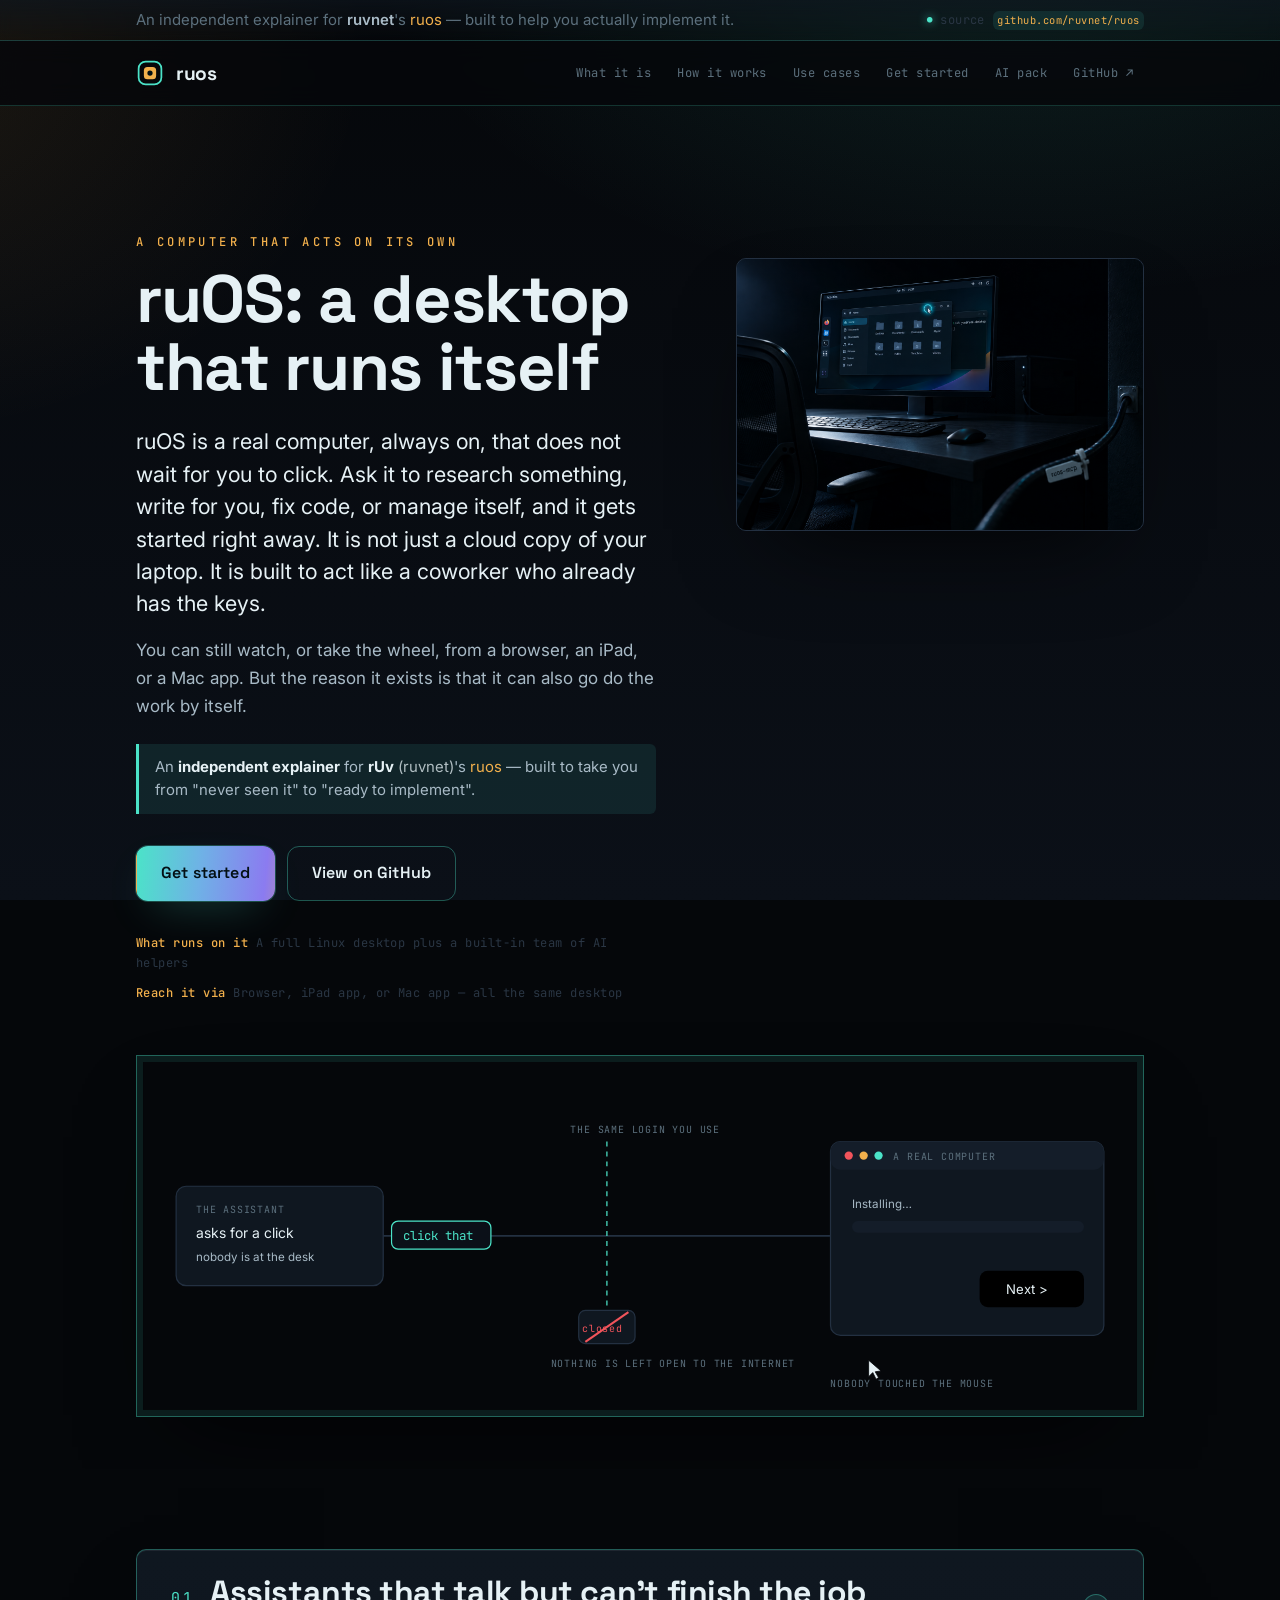
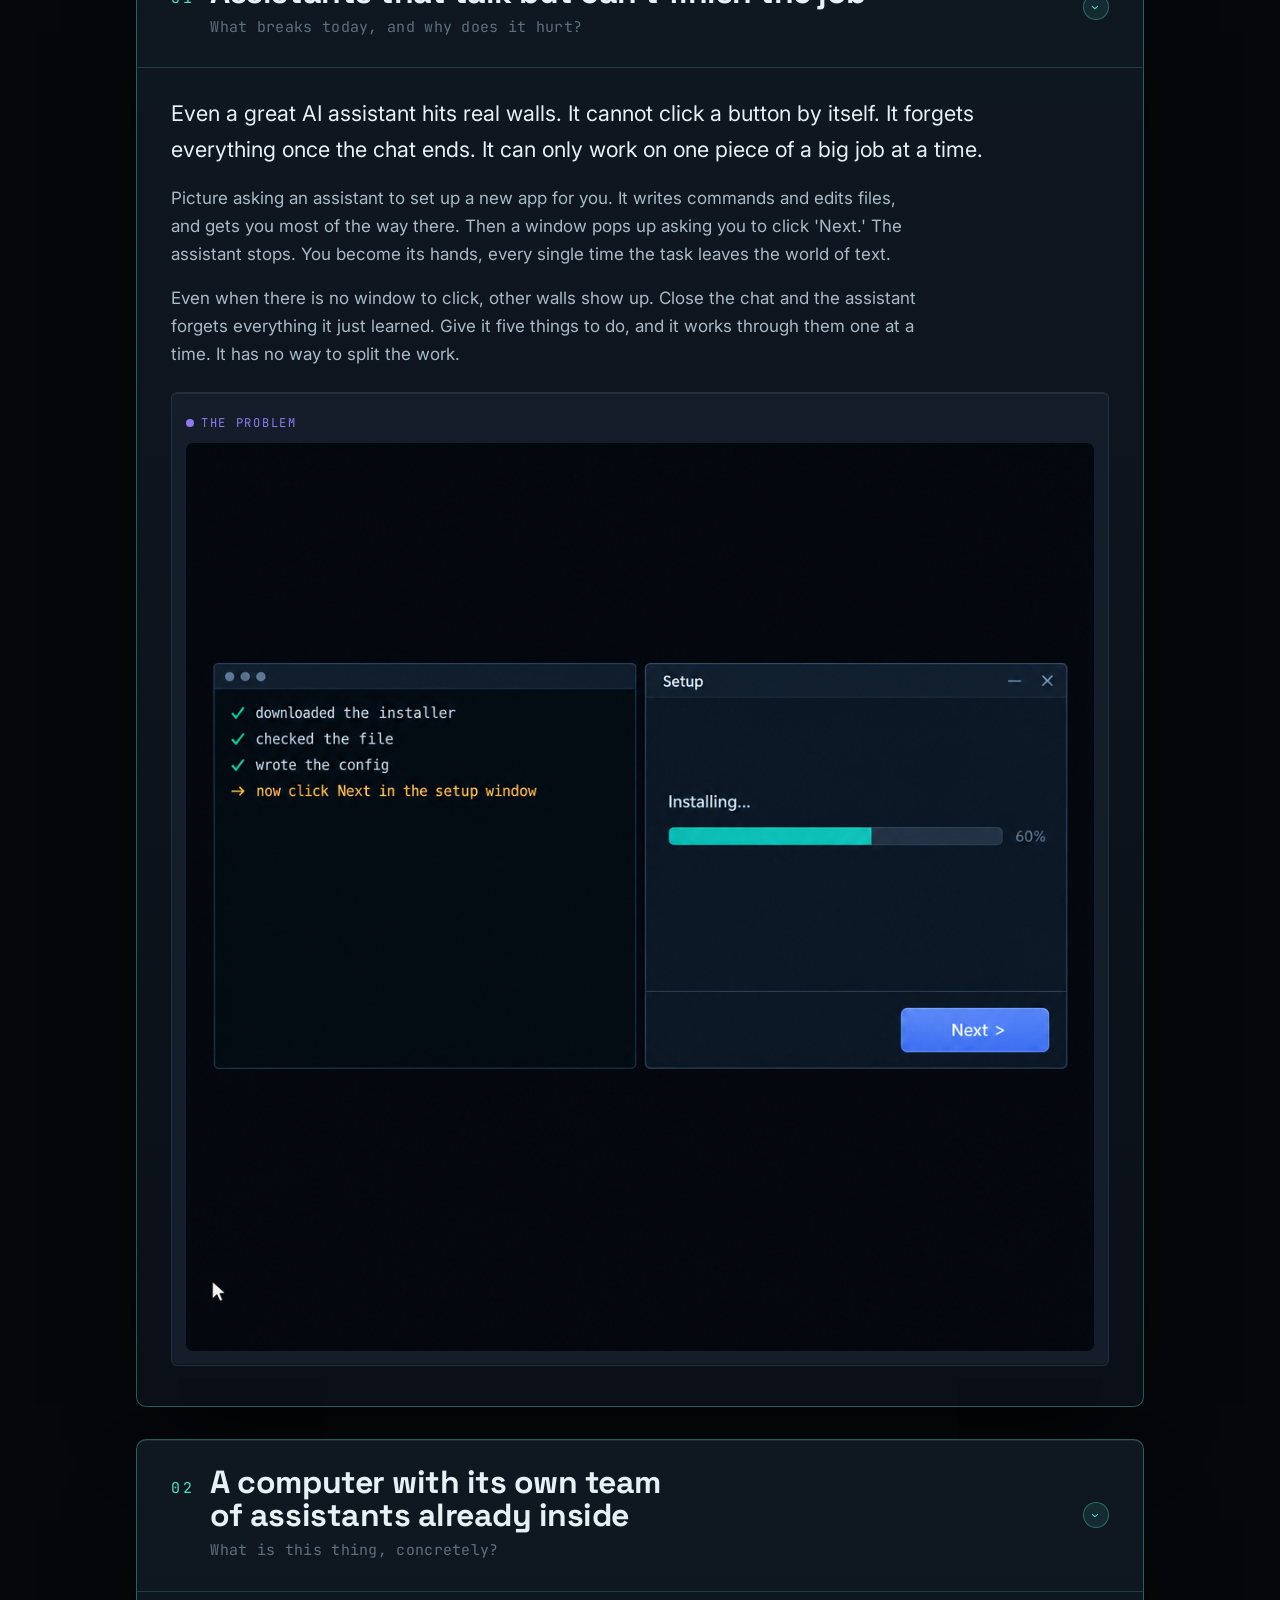
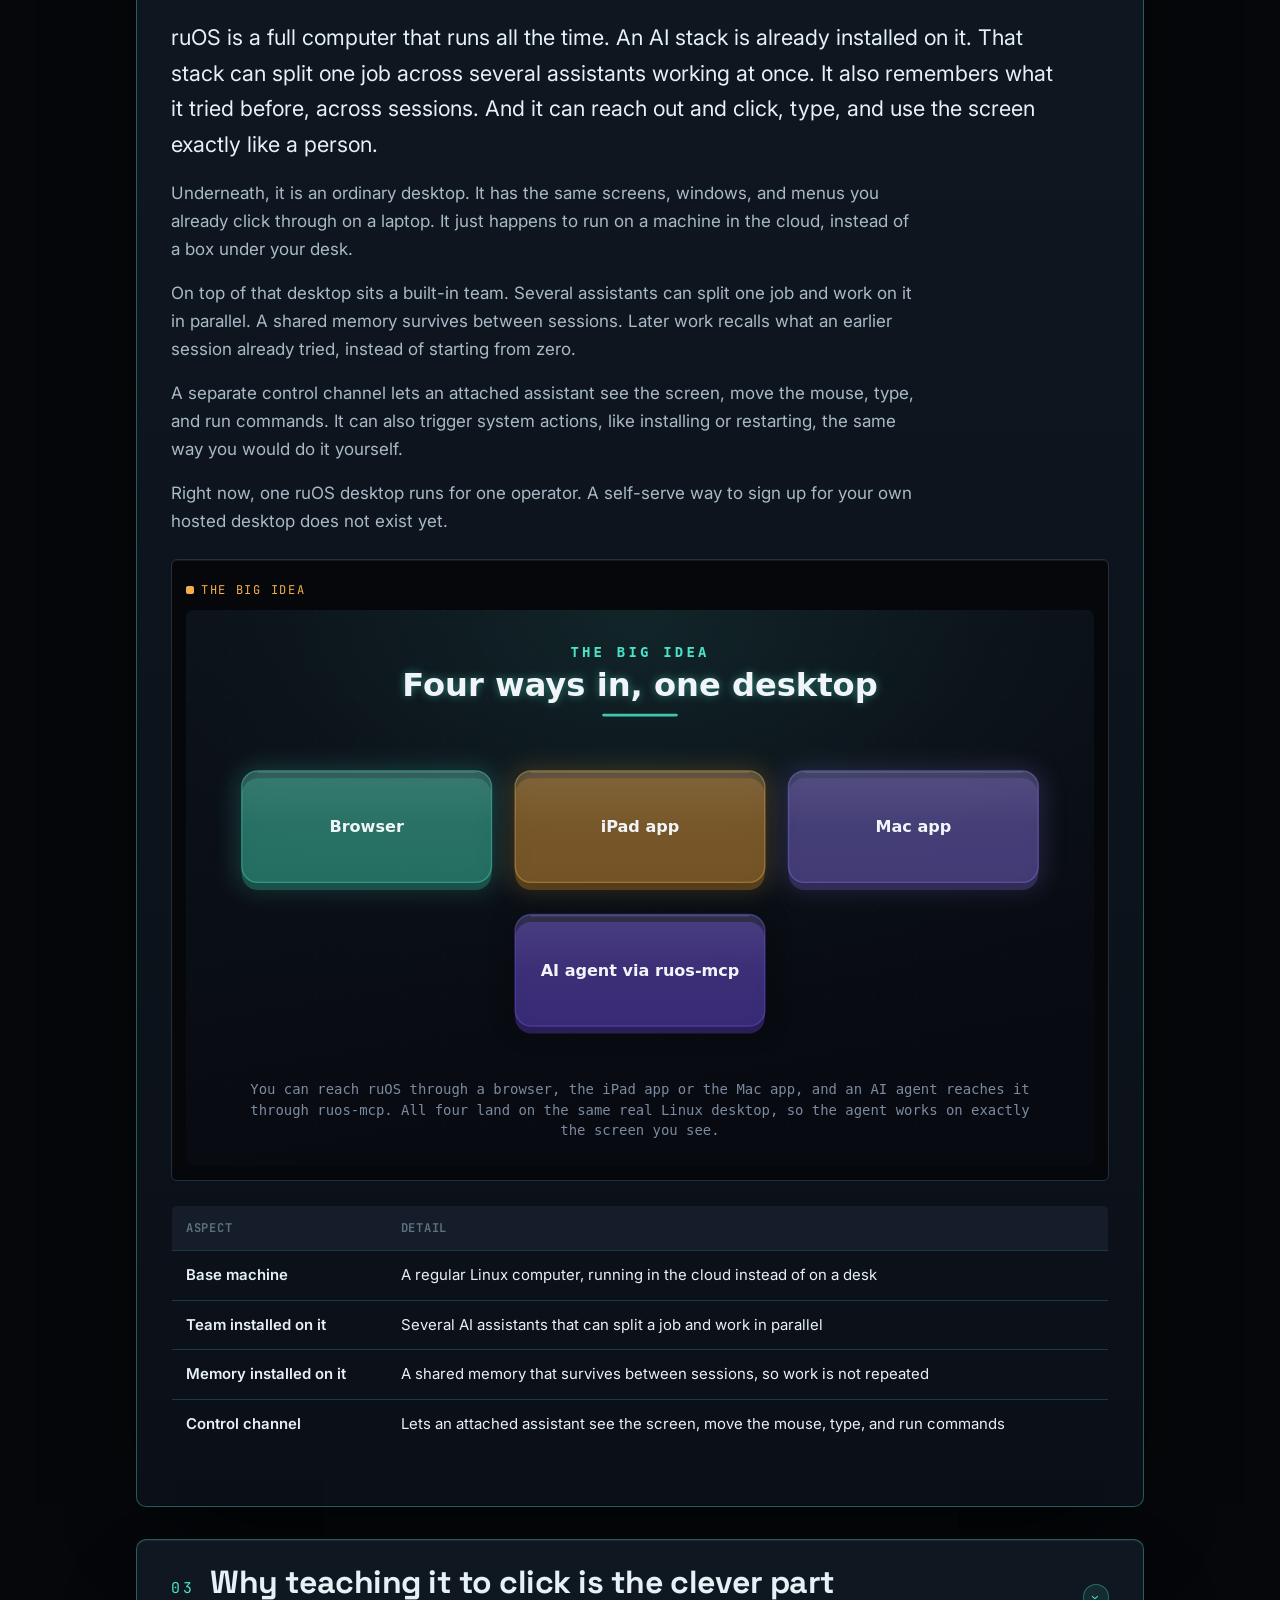
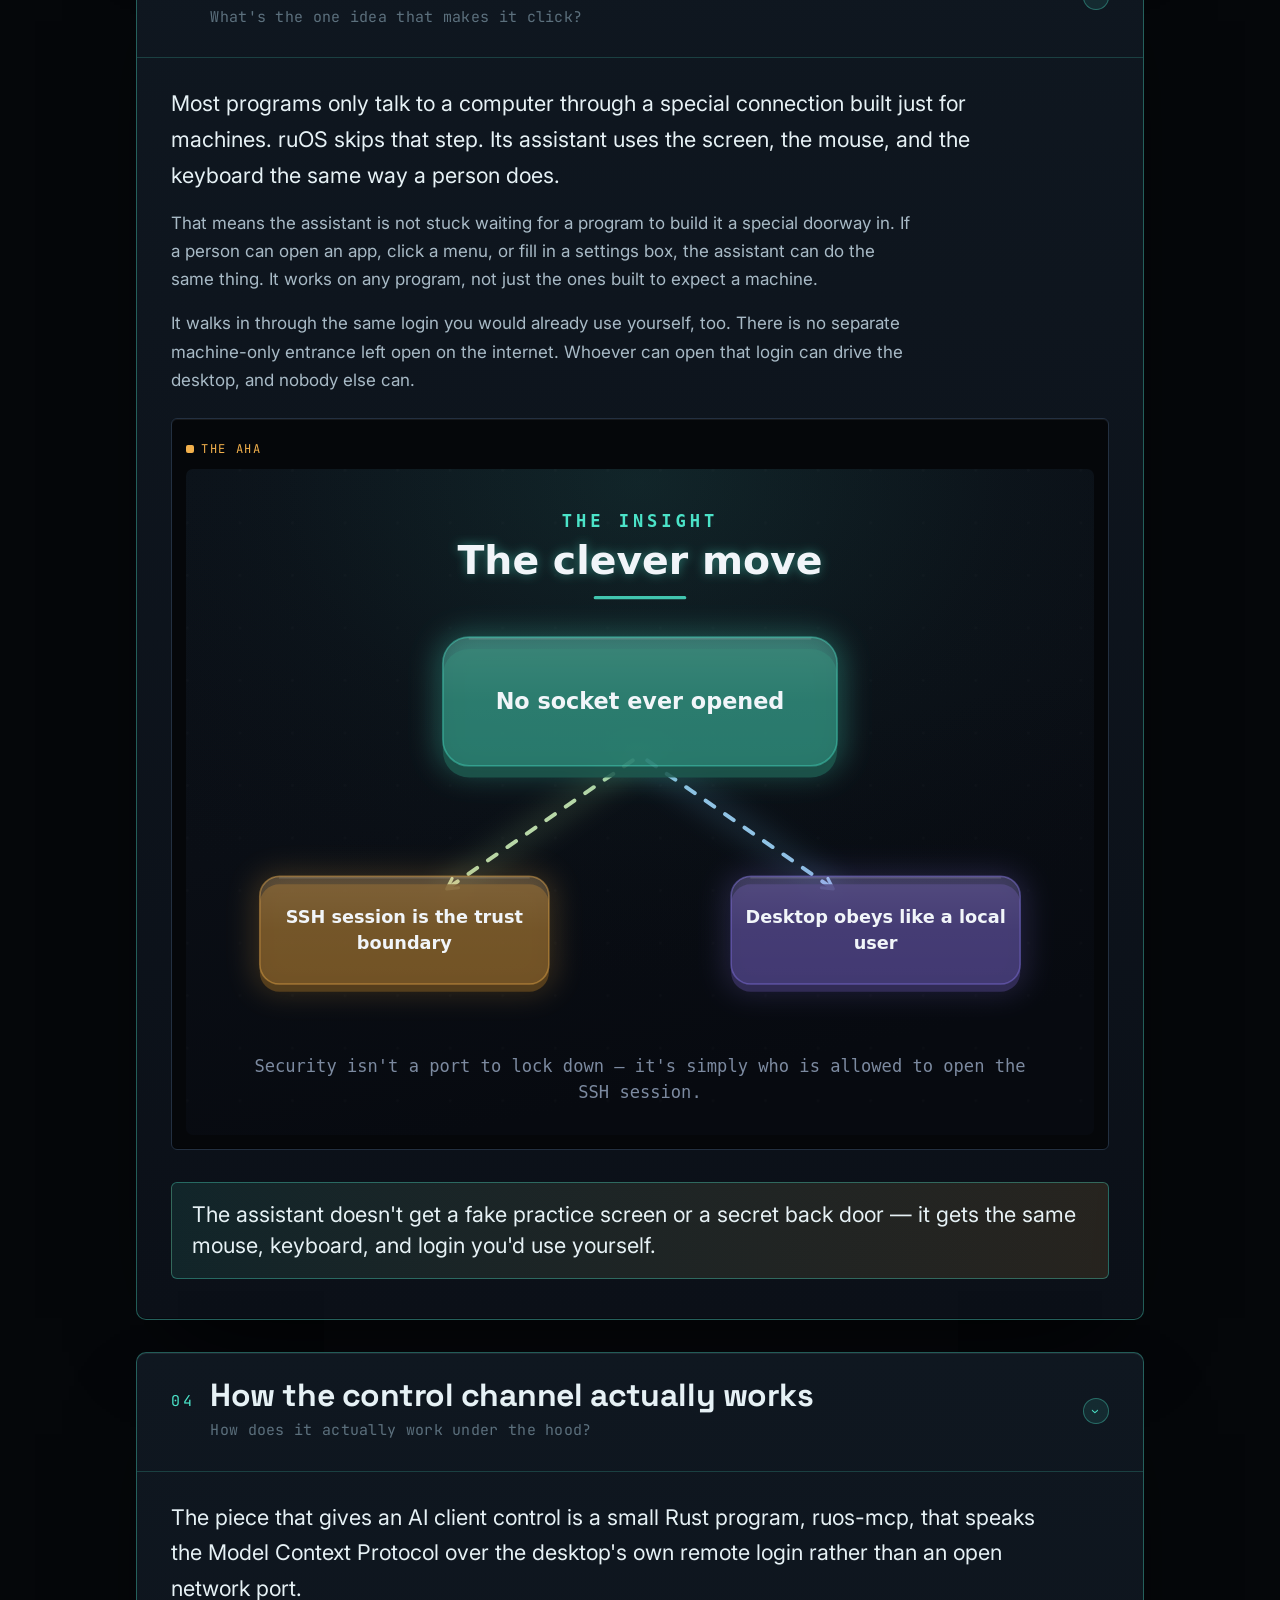
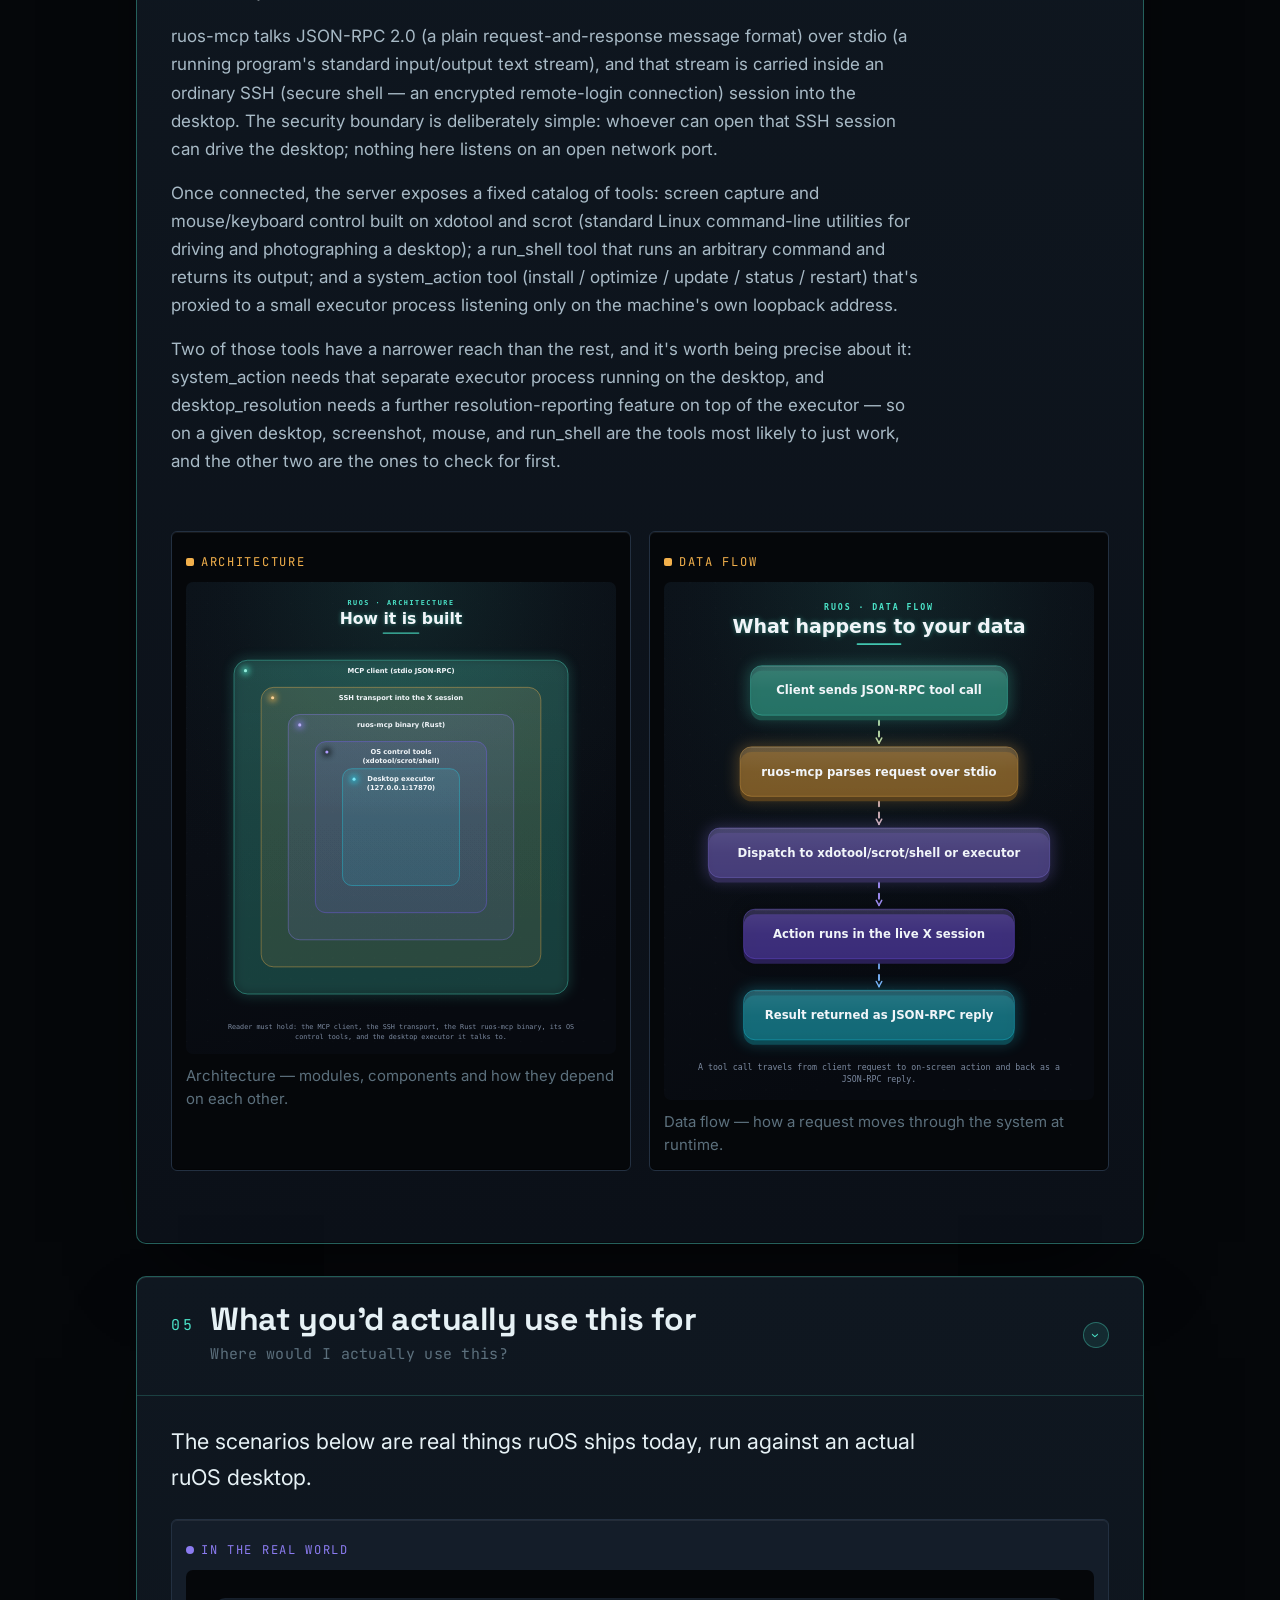
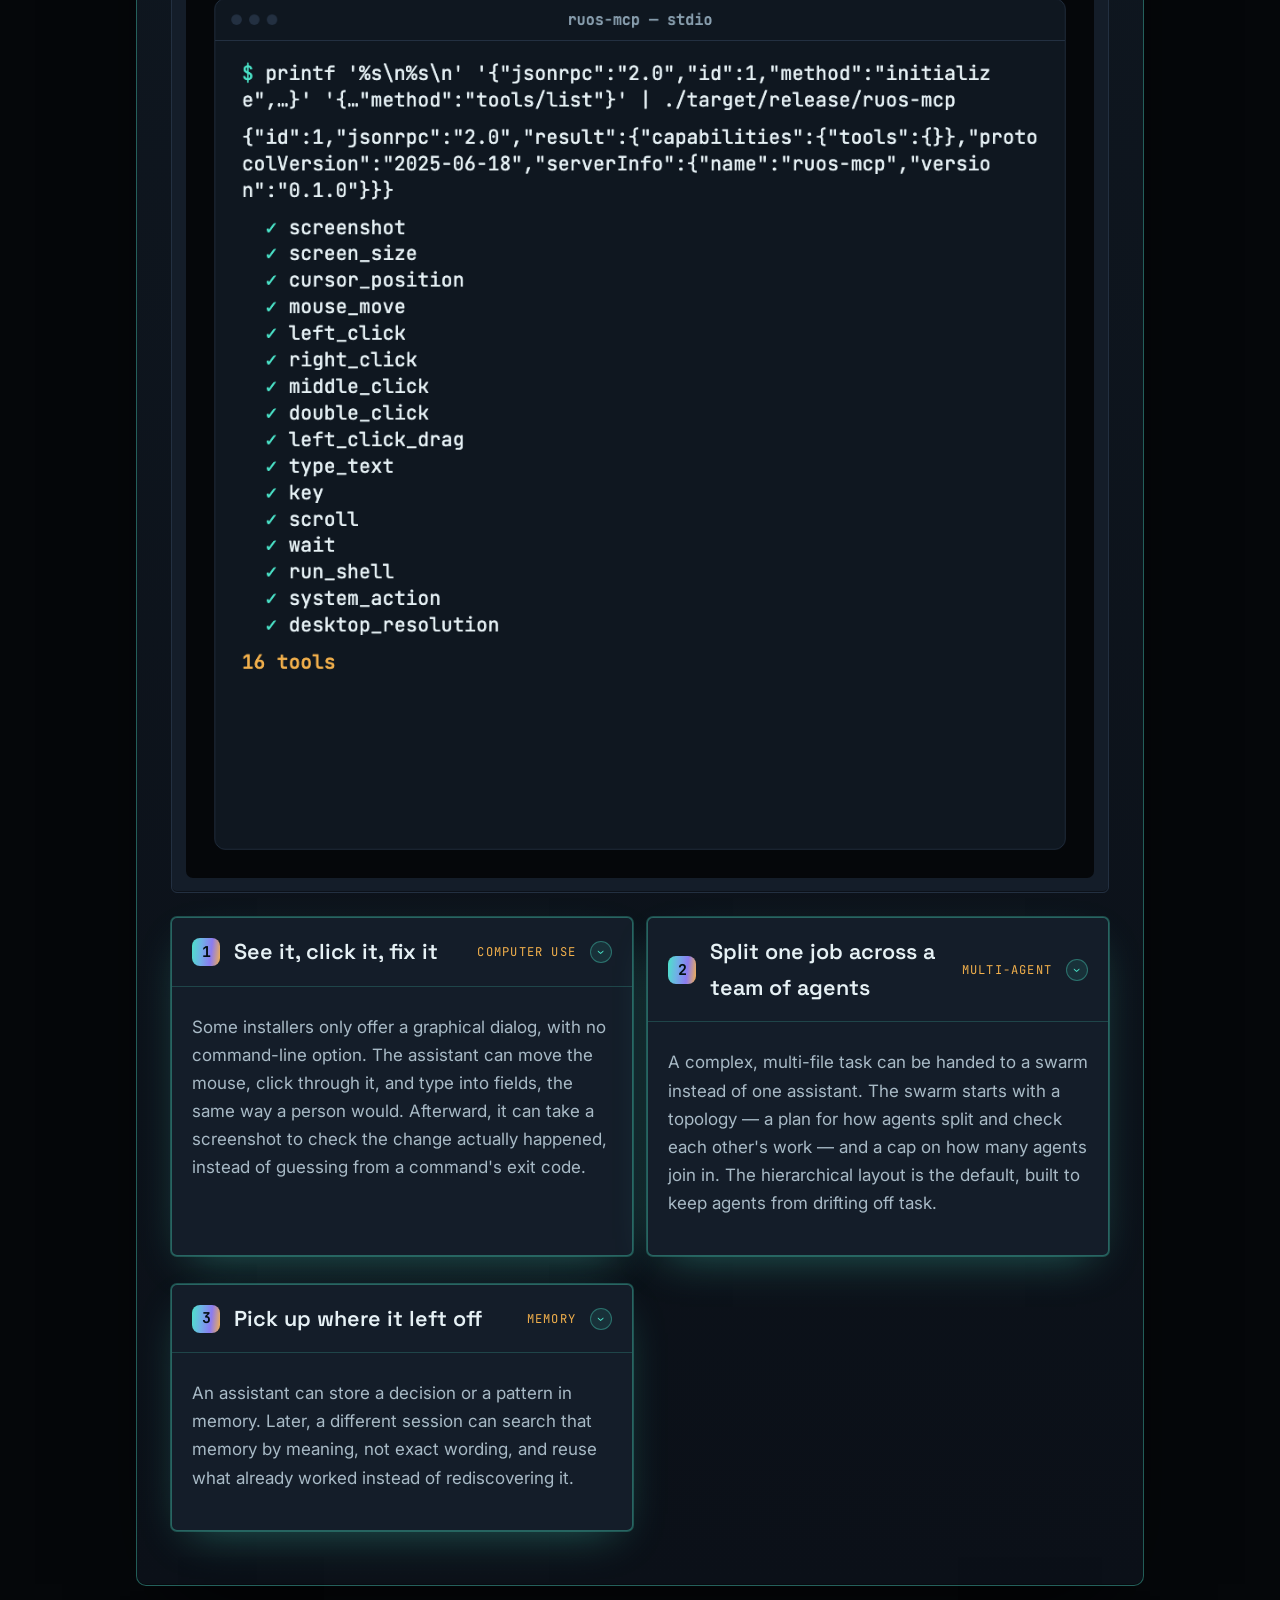
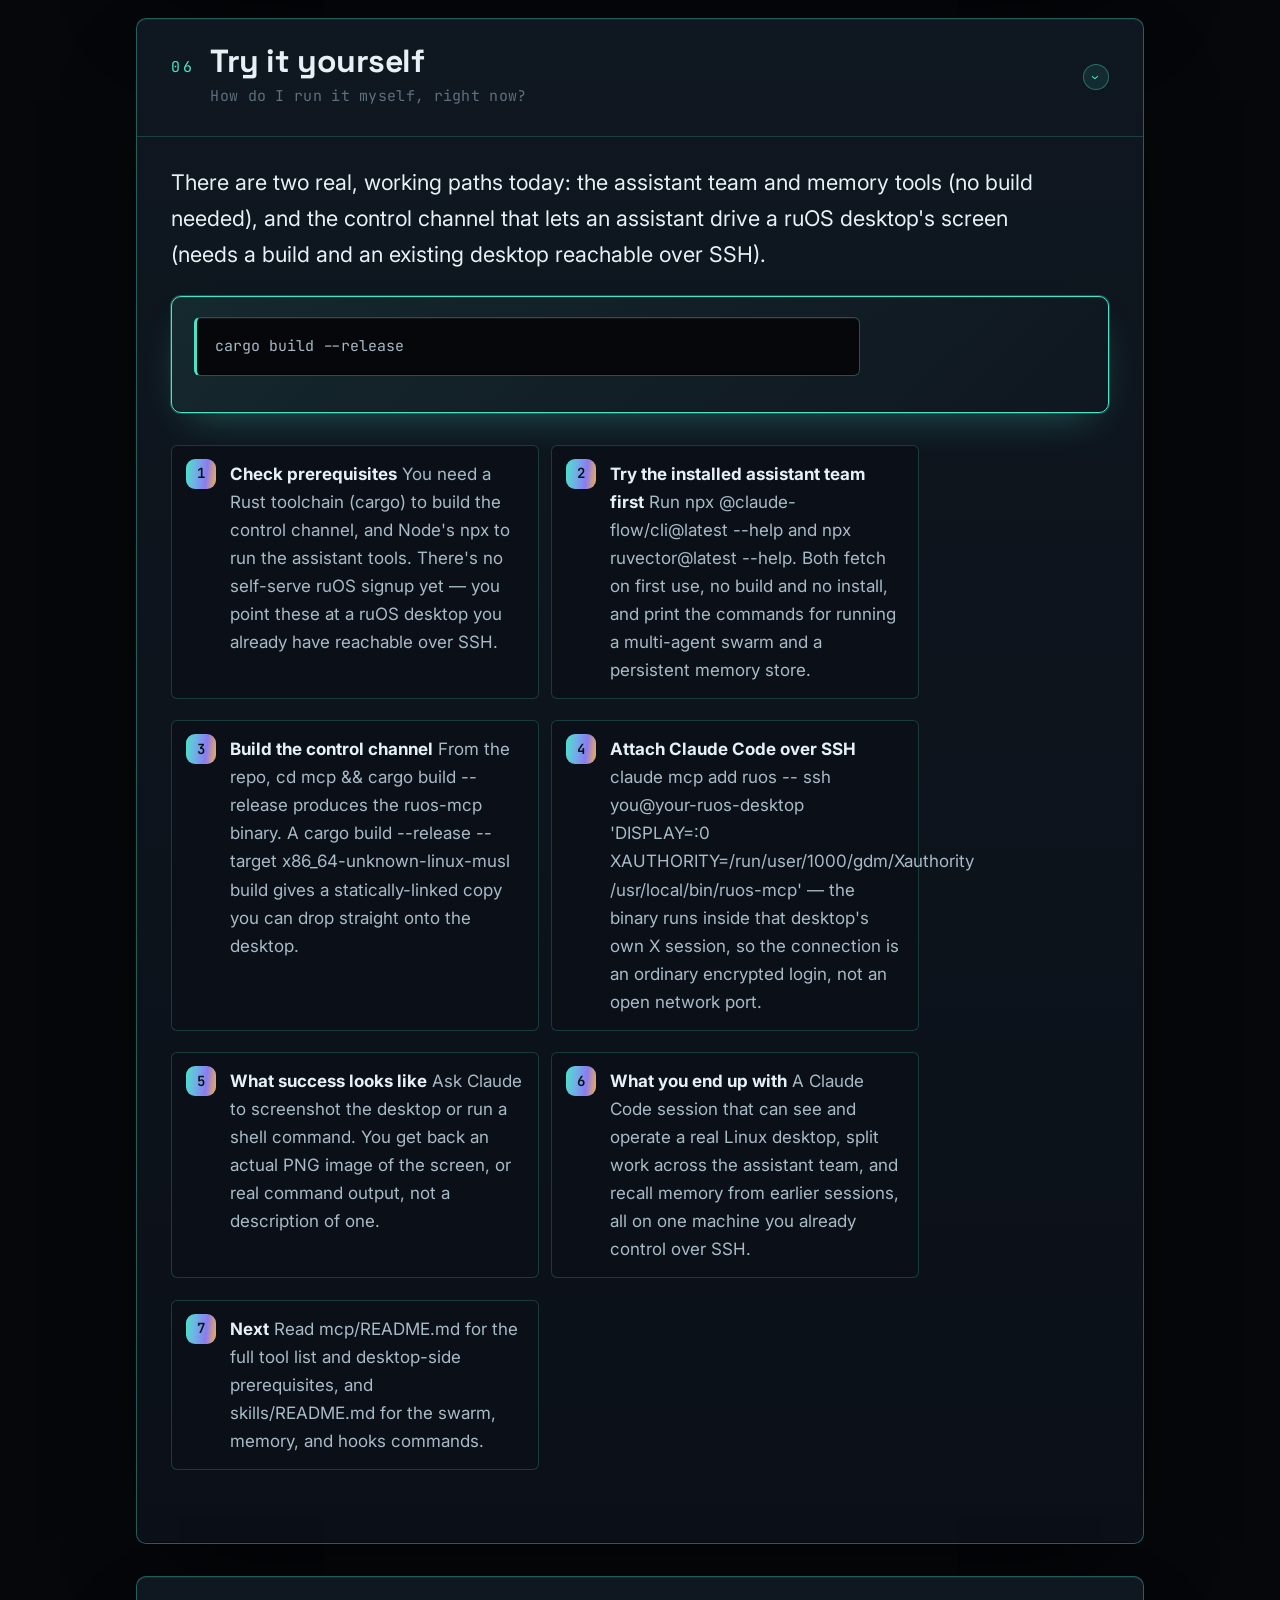
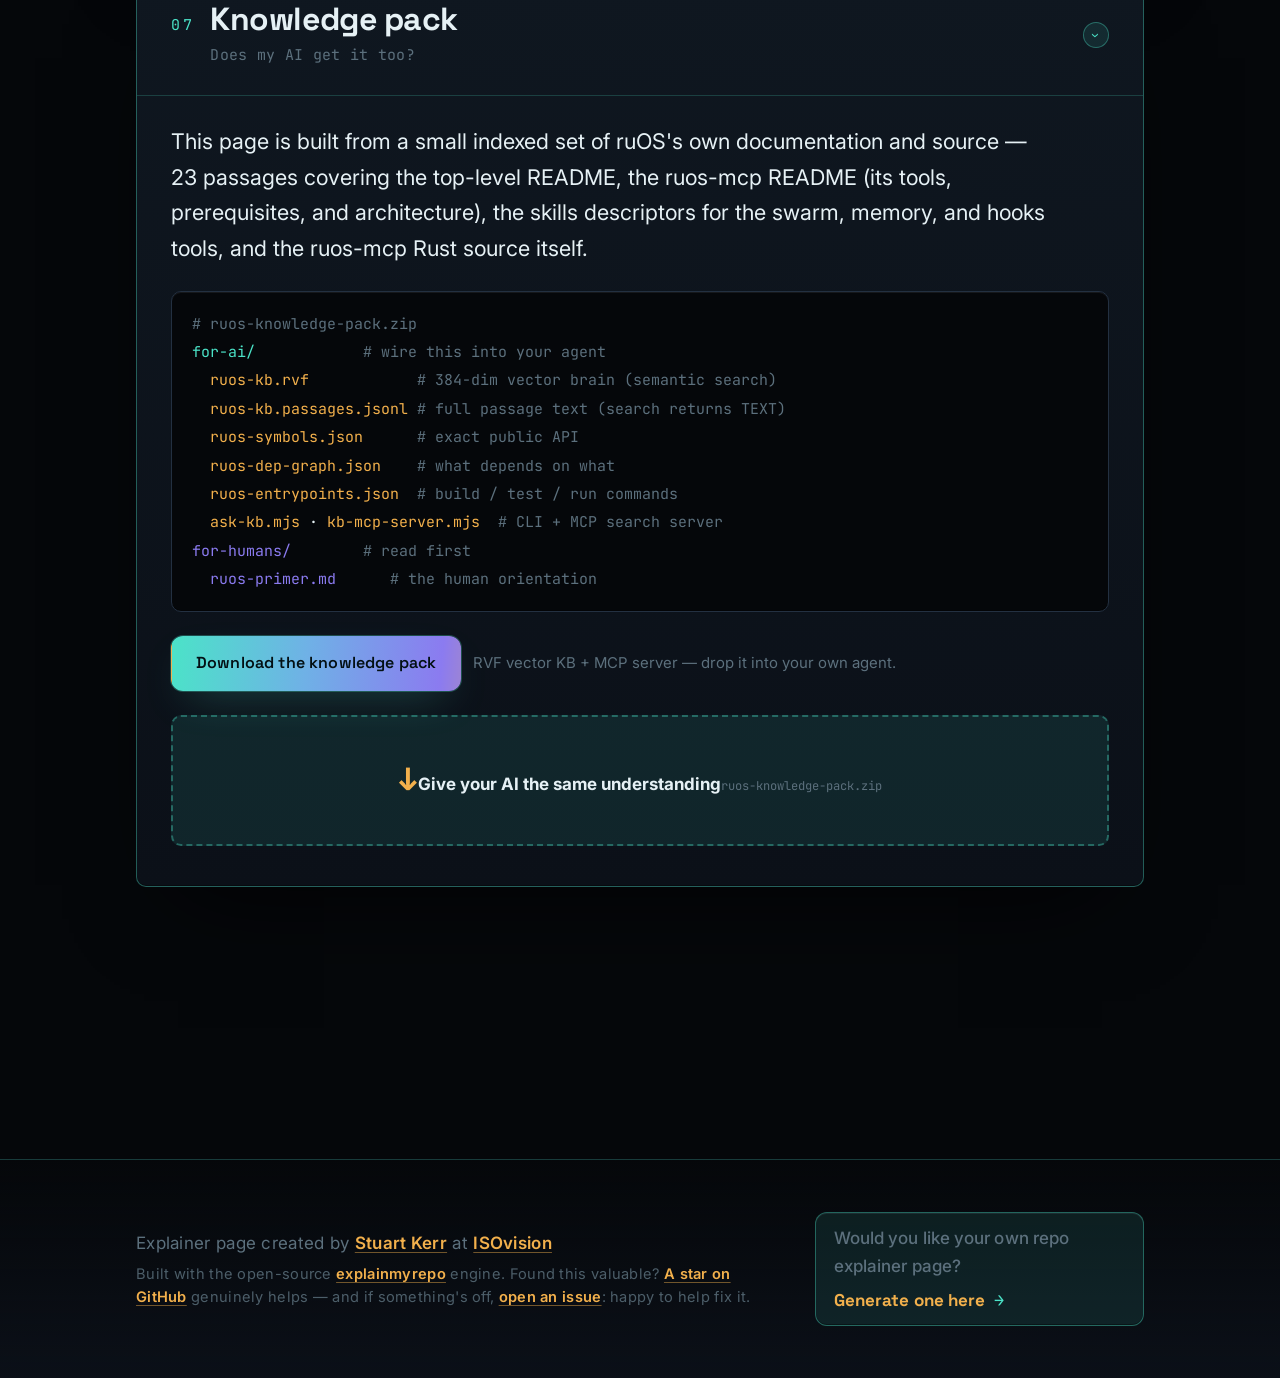
==== index.html @ ac2bcbe2 "Publish explainer site" ====
<!DOCTYPE html>
<html lang="en">
<head>
  <meta charset="utf-8">
  <meta name="viewport" content="width=device-width, initial-scale=1">
  <title>ruos — An agentic desktop — the cursor moves before you do.</title>
  <meta name="description" content="An agentic desktop — the cursor moves before you do.">
  <meta name="author" content="Independent explainer for ruvnet's ruos — built by Stuart Kerr at ISOvision.ai">
  <link rel="canonical" href="https://ruos-explainer.netlify.app/">
  <meta name="theme-color" content="#4be3c8">
  <meta property="og:type" content="website">
  <meta property="og:title" content="ruos — An agentic desktop — the cursor moves before you do.">
  <meta property="og:description" content="An agentic desktop — the cursor moves before you do.">
  <meta property="og:url" content="https://ruos-explainer.netlify.app/">
  <meta property="og:image" content="https://ruos-explainer.netlify.app/assets/social-card.png">
  <meta property="og:image:width" content="1200">
  <meta property="og:image:height" content="630">
  <meta name="twitter:card" content="summary_large_image">
  <meta name="twitter:title" content="ruos — An agentic desktop — the cursor moves before you do.">
  <meta name="twitter:description" content="An agentic desktop — the cursor moves before you do.">
  <meta name="twitter:image" content="https://ruos-explainer.netlify.app/assets/social-card.png">
  <link rel="icon" type="image/png" sizes="16x16" href="assets/favicon-16.png">
  <link rel="icon" type="image/png" sizes="32x32" href="assets/favicon-32.png">
  <link rel="icon" type="image/png" sizes="48x48" href="assets/favicon-48.png">
  <link rel="icon" type="image/png" sizes="192x192" href="assets/favicon-192.png">
  <link rel="icon" type="image/png" sizes="512x512" href="assets/favicon-512.png">
  <link rel="icon" href="assets/favicon.ico" sizes="any">
  <link rel="apple-touch-icon" href="assets/apple-touch-icon.png">
  <link rel="preconnect" href="https://fonts.googleapis.com">
  <link rel="preconnect" href="https://fonts.gstatic.com" crossorigin>
  <link rel="stylesheet" href="https://fonts.googleapis.com/css2?family=Space+Grotesk:wght@500;600;700&amp;family=Inter:wght@400;500;600&amp;family=JetBrains+Mono:wght@400;500&amp;display=swap">
  <link rel="stylesheet" href="styles.css">
  <script type="application/ld+json">
{
  "@context": "https://schema.org",
  "@type": "SoftwareApplication",
  "name": "ruos",
  "description": "An agentic desktop — the cursor moves before you do.",
  "url": "https://ruos-explainer.netlify.app/",
  "applicationCategory": "DeveloperApplication",
  "operatingSystem": "Cross-platform",
  "image": "https://ruos-explainer.netlify.app/assets/social-card.png",
  "author": {
    "@type": "Person",
    "name": "ruvnet"
  },
  "codeRepository": "https://github.com/ruvnet/ruos",
  "offers": {
    "@type": "Offer",
    "price": "0",
    "priceCurrency": "USD"
  }
}
  </script>
</head>
<body>
  <a class="skip-link" href="#main">Skip to content</a>

  <div class="prov-banner">
    <div class="wrap prov-banner-inner">
      <p class="prov-attr">An independent explainer for <strong>ruvnet</strong>'s <a href="https://github.com/ruvnet/ruos" target="_blank" rel="noopener">ruos</a> — built to help you actually implement it.</p>
      <p class="prov-live"><span class="prov-dot" aria-hidden="true">&#9679;</span> source <code>github.com/ruvnet/ruos</code></p>
    </div>
  </div>
  <header class="site-head">
    <div class="wrap">
      <a class="brand" href="#top" aria-label="ruos explainer home">
        <svg class="logo" viewBox="0 0 32 32" aria-hidden="true">
        <rect x="3" y="3" width="26" height="26" rx="8" fill="none" stroke="var(--accent)" stroke-width="2"></rect>
        <rect x="9" y="9" width="14" height="14" rx="4" fill="var(--accent-2)"></rect>
        <circle cx="16" cy="16" r="3" fill="var(--on-accent)"></circle>
      </svg>
        <span>ruos</span>
      </a>
      <nav class="nav-links" aria-label="Sections">
        <a href="#what-it-is">What it is</a>
        <a href="#how-it-works">How it works</a>
        <a href="#use-cases">Use cases</a>
        <a href="#get-started">Get started</a>
        <a href="#the-pack">AI pack</a>
        <a href="https://github.com/ruvnet/ruos" target="_blank" rel="noopener">GitHub &#8599;</a>
      </nav>
    </div>
  </header>
  <main id="main">

  <a id="top"></a>
  <section class="hero">
    <div class="wrap">
      <div class="hero-grid">
        <div>
          <span class="eyebrow">A computer that acts on its own</span>
          <h1>ruOS: a desktop that runs itself</h1>
          <p class="lede">ruOS is a real computer, always on, that does not wait for you to click. Ask it to research something, write for you, fix code, or manage itself, and it gets started right away. It is not just a cloud copy of your laptop. It is built to act like a coworker who already has the keys.</p>
          <p class="sub">You can still watch, or take the wheel, from a browser, an iPad, or a Mac app. But the reason it exists is that it can also go do the work by itself.</p>
          <p class="attrib-lede">An <strong>independent explainer</strong> for <strong>rUv <span class="attrib-handle">(ruvnet)</span></strong>'s <a href="https://github.com/ruvnet/ruos" target="_blank" rel="noopener">ruos</a> — built to take you from "never seen it" to "ready to implement".</p>
          <div class="cta-row">
          <a class="cta" href="#get-started">Get started</a>
          <a class="cta ghost" href="https://github.com/ruvnet/ruos" target="_blank" rel="noopener">View on GitHub</a>
          </div>
        <div class="meta-row"><span><b>What runs on it</b> A full Linux desktop plus a built-in team of AI helpers</span><span><b>Reach it via</b> Browser, iPad app, or Mac app — all the same desktop</span></div>
        </div>
        <figure class="hero-art">
          <button type="button" class="diagram-zoom" data-src="assets/hero.png" data-alt="ruos: A dark GNOME desktop glows on a pane of glass in an empty room; the cursor drifts to a spot, clicks, and something happens — nobody touched the mouse." aria-label="Enlarge: ruos: A dark GNOME desktop glows on a pane of glass in an empty room; the cursor drifts to a spot, clicks, and something happens — nobody touched the mouse."><img src="assets/hero.png" alt="ruos: A dark GNOME desktop glows on a pane of glass in an empty room; the cursor drifts to a spot, clicks, and something happens — nobody touched the mouse."></button>
        </figure>
      </div>
      <div class="hero-refusal" role="img" aria-label="The assistant sends a click into a real computer, using the same login you would use. The desktop's cursor moves on its own, presses Next, and the install finishes. A screenshot travels back to the agent. Nothing is left open to the internet: the assistant comes in through the same door you do."><svg xmlns="http://www.w3.org/2000/svg" viewBox="0 0 1200 420" width="1200" height="420" role="img" aria-labelledby="hs-t hs-d" data-archetype="journey">
  <title id="hs-t">ruOS — the assistant works a real computer by itself, through the same login you use</title>
  <desc id="hs-d">The assistant sends a click into a real computer, using the same login you would use. The desktop's cursor moves on its own, presses Next, and the install finishes. A screenshot travels back to the agent. Nothing is left open to the internet: the assistant comes in through the same door you do.</desc>
  <style>
    .bg { fill: #05070a; }
    .panel { fill: #0f1720; stroke: #233041; stroke-width: 1.5; rx: 12; }
    .ink { fill: #e6f1f5; font-family: "Inter", system-ui, sans-serif; font-size: 17px; }
    .dim { fill: #a8bac6; font-family: "Inter", system-ui, sans-serif; font-size: 14px; }
    .mono { fill: #4be3c8; font-family: "JetBrains Mono", ui-monospace, monospace; font-size: 15px; }
    .label { fill: #5c707d; font-family: "JetBrains Mono", ui-monospace, monospace; font-size: 12px; letter-spacing: .08em; }
    .wire { stroke: #233041; stroke-width: 2; fill: none; }
    .boundary { stroke: #4be3c8; stroke-width: 2; stroke-dasharray: 6 6; opacity: .75; }
    .shut { stroke: #f2545b; stroke-width: 2.5; }

    /* the request travels agent -> desktop, then the reply travels back */
    .req  { animation: req 9s linear infinite; }
    .rep  { animation: rep 9s linear infinite; opacity: 0; }
    /* the desktop cursor moves to the button and presses it */
    .cur  { animation: cur 9s ease-in-out infinite; }
    .ring { animation: ring 9s linear infinite; opacity: 0; }
    /* the button lights while pressed; the bar completes; the state text swaps */
    .btn      { animation: btn 9s linear infinite; }
    .bar      { animation: bar 9s linear infinite; }
    .state-run  { animation: srun 9s linear infinite; }
    .state-done { animation: sdone 9s linear infinite; opacity: 0; }

    @keyframes req  { 0%,4% { transform: translateX(0); opacity: 0 } 6% { opacity: 1 } 26% { transform: translateX(420px); opacity: 1 } 30%,100% { transform: translateX(420px); opacity: 0 } }
    @keyframes cur  { 0%,30% { transform: translate(0,0) } 44% { transform: translate(196px,-104px) } 100% { transform: translate(196px,-104px) } }
    @keyframes ring { 0%,44% { opacity: 0; transform: scale(.4) } 48% { opacity: .9; transform: scale(1) } 56%,100% { opacity: 0; transform: scale(1.5) } }
    @keyframes btn  { 0%,44% { fill: #141d29; stroke: #4be3c8 } 48%,60% { fill: #4be3c8; stroke: #4be3c8 } 64%,100% { fill: #141d29; stroke: #4be3c8 } }
    @keyframes bar  { 0%,48% { width: 168px } 62%,100% { width: 280px } }
    @keyframes srun { 0%,58% { opacity: 1 } 62%,100% { opacity: 0 } }
    @keyframes sdone{ 0%,58% { opacity: 0 } 62%,100% { opacity: 1 } }
    @keyframes rep  { 0%,64% { transform: translateX(0); opacity: 0 } 68% { opacity: 1 } 88% { transform: translateX(-420px); opacity: 1 } 92%,100% { transform: translateX(-420px); opacity: 0 } }

    @media (prefers-reduced-motion: reduce) {
      .req, .rep, .cur, .ring, .btn, .bar, .state-run, .state-done { animation: none; }
      .req { opacity: 0 } .rep { opacity: 0 } .ring { opacity: 0 }
      .cur { transform: translate(196px,-104px) }
      .btn { fill: #141d29; stroke: #4be3c8 }
      .bar { width: 280px }
      .state-run { opacity: 0 } .state-done { opacity: 1 }
    }
  </style>

  <rect class="bg" x="0" y="0" width="1200" height="420"/>

  <!-- LEFT: the agent -->
  <rect class="panel" x="40" y="150" width="250" height="120"/>
  <text class="label" x="64" y="182">THE ASSISTANT</text>
  <text class="ink" x="64" y="212">asks for a click</text>
  <text class="dim" x="64" y="240">nobody is at the desk</text>

  <!-- the wire between them -->
  <path class="wire" d="M290 210 H 830"/>

  <!-- the boundary: an SSH session, not an open port -->
  <line class="boundary" x1="560" y1="96" x2="560" y2="330"/>
  <text class="label" x="516" y="86">THE SAME LOGIN YOU USE</text>
  <g transform="translate(560,300)">
    <rect x="-34" y="0" width="68" height="40" rx="8" fill="#0f1720" stroke="#233041" stroke-width="1.5"/>
    <text class="label" x="-30" y="26" style="fill:#f2545b">closed</text>
    <line class="shut" x1="-26" y1="38" x2="26" y2="2"/>
  </g>
  <text class="label" x="492" y="368">NOTHING IS LEFT OPEN TO THE INTERNET</text>

  <!-- the request in flight -->
  <g class="req" transform="translate(300,0)">
    <rect x="0" y="192" width="120" height="34" rx="8" fill="#0b1018" stroke="#4be3c8" stroke-width="1.5"/>
    <text class="mono" x="14" y="215">click that</text>
  </g>

  <!-- the reply in flight -->
  <g class="rep" transform="translate(720,0)">
    <rect x="0" y="192" width="132" height="34" rx="8" fill="#0b1018" stroke="#f2b04c" stroke-width="1.5"/>
    <text class="mono" x="14" y="215" style="fill:#f2b04c">a picture back</text>
  </g>

  <!-- RIGHT: the real desktop -->
  <rect class="panel" x="830" y="96" width="330" height="234"/>
  <rect x="830" y="96" width="330" height="34" rx="12" fill="#141d29"/>
  <circle cx="852" cy="113" r="5" fill="#f2545b"/>
  <circle cx="870" cy="113" r="5" fill="#f2b04c"/>
  <circle cx="888" cy="113" r="5" fill="#4be3c8"/>
  <text class="label" x="906" y="118">A REAL COMPUTER</text>

  <text class="state-run dim" x="856" y="176">Installing…</text>
  <text class="state-done dim" x="856" y="176" style="fill:#4be3c8">Done</text>

  <rect x="856" y="192" width="280" height="14" rx="7" fill="#141d29"/>
  <rect class="bar" x="856" y="192" height="14" rx="7" fill="#4be3c8"/>

  <rect class="btn" x="1010" y="252" width="126" height="44" rx="10" stroke-width="2"/>
  <text class="ink" x="1042" y="280" style="font-size:16px">Next &gt;</text>

  <!-- the desktop's own cursor, moving on its own -->
  <g class="cur" transform="translate(0,0)">
    <g transform="translate(876,360)">
      <circle class="ring" cx="0" cy="0" r="16" fill="none" stroke="#4be3c8" stroke-width="2"/>
      <path d="M0 0 L0 20 L5 15 L9 23 L12 21 L8 14 L15 13 Z" fill="#e6f1f5" stroke="#05070a" stroke-width="1"/>
    </g>
  </g>

  <text class="label" x="830" y="392">NOBODY TOUCHED THE MOUSE</text>
</svg>
</div>
    </div>
  </section>
    <div class="sections">
      <div class="wrap">
    <details class="section" id="problem" open>
      <summary>
        <span class="num">01</span>
        <span class="head-text">
          <h2>Assistants that talk but can't finish the job</h2>
          <span class="q">What breaks today, and why does it hurt?</span>
        </span>
        <span class="chev" aria-hidden="true">&rsaquo;</span>
      </summary>
      <div class="body">
      <p class="lead-in">Even a great AI assistant hits real walls. It cannot click a button by itself. It forgets everything once the chat ends. It can only work on one piece of a big job at a time.</p>
      <p>Picture asking an assistant to set up a new app for you. It writes commands and edits files, and gets you most of the way there. Then a window pops up asking you to click 'Next.' The assistant stops. You become its hands, every single time the task leaves the world of text.</p>
      <p>Even when there is no window to click, other walls show up. Close the chat and the assistant forgets everything it just learned. Give it five things to do, and it works through them one at a time. It has no way to split the work.</p>
      
      <figure class="figure">
        <span class="tier friendly">The problem</span>
        <button type="button" class="diagram-zoom" data-src="assets/problem.png" data-alt="ruos: the problem" aria-label="Enlarge: ruos: the problem"><img src="assets/problem.png" alt="ruos: the problem" loading="lazy"></button>
      </figure>
      </div>
    </details>

    <details class="section" id="what-it-is" open>
      <summary>
        <span class="num">02</span>
        <span class="head-text">
          <h2>A computer with its own team of assistants already inside</h2>
          <span class="q">What is this thing, concretely?</span>
        </span>
        <span class="chev" aria-hidden="true">&rsaquo;</span>
      </summary>
      <div class="body">
      <p class="lead-in">ruOS is a full computer that runs all the time. An AI stack is already installed on it. That stack can split one job across several assistants working at once. It also remembers what it tried before, across sessions. And it can reach out and click, type, and use the screen exactly like a person.</p>
      <p>Underneath, it is an ordinary desktop. It has the same screens, windows, and menus you already click through on a laptop. It just happens to run on a machine in the cloud, instead of a box under your desk.</p>
      <p>On top of that desktop sits a built-in team. Several assistants can split one job and work on it in parallel. A shared memory survives between sessions. Later work recalls what an earlier session already tried, instead of starting from zero.</p>
      <p>A separate control channel lets an attached assistant see the screen, move the mouse, type, and run commands. It can also trigger system actions, like installing or restarting, the same way you would do it yourself.</p>
      <p>Right now, one ruOS desktop runs for one operator. A self-serve way to sign up for your own hosted desktop does not exist yet.</p>
      
      <figure class="figure diagram concept">
        <span class="tier tech">The big idea</span>
        <button type="button" class="diagram-zoom" data-src="assets/big-idea.svg" data-alt="You can reach ruOS through a browser, the iPad app or the Mac app, and an AI agent reaches it through ruos-mcp. All four land on the same real Linux desktop, so the agent works on exactly the screen you see." aria-label="Enlarge: You can reach ruOS through a browser, the iPad app or the Mac app, and an AI agent reaches it through ruos-mcp. All four land on the same real Linux desktop, so the agent works on exactly the screen you see."><img src="assets/big-idea.svg" alt="You can reach ruOS through a browser, the iPad app or the Mac app, and an AI agent reaches it through ruos-mcp. All four land on the same real Linux desktop, so the agent works on exactly the screen you see." loading="lazy"></button>
      </figure>
      
      <table class="tbl"><caption class="visually-hidden">The desktop underneath</caption>
        <thead><tr><th>Aspect</th><th>Detail</th></tr></thead>
        <tbody>
        <tr><td>Base machine</td><td>A regular Linux computer, running in the cloud instead of on a desk</td></tr>
        <tr><td>Team installed on it</td><td>Several AI assistants that can split a job and work in parallel</td></tr>
        <tr><td>Memory installed on it</td><td>A shared memory that survives between sessions, so work is not repeated</td></tr>
        <tr><td>Control channel</td><td>Lets an attached assistant see the screen, move the mouse, type, and run commands</td></tr>
        </tbody>
      </table>
      </div>
    </details>

    <details class="section" id="the-insight" open>
      <summary>
        <span class="num">03</span>
        <span class="head-text">
          <h2>Why teaching it to click is the clever part</h2>
          <span class="q">What's the one idea that makes it click?</span>
        </span>
        <span class="chev" aria-hidden="true">&rsaquo;</span>
      </summary>
      <div class="body">
      <p class="lead-in">Most programs only talk to a computer through a special connection built just for machines. ruOS skips that step. Its assistant uses the screen, the mouse, and the keyboard the same way a person does.</p>
      <p>That means the assistant is not stuck waiting for a program to build it a special doorway in. If a person can open an app, click a menu, or fill in a settings box, the assistant can do the same thing. It works on any program, not just the ones built to expect a machine.</p>
      <p>It walks in through the same login you would already use yourself, too. There is no separate machine-only entrance left open on the internet. Whoever can open that login can drive the desktop, and nobody else can.</p>
      
      <figure class="figure diagram concept">
        <span class="tier tech">The aha</span>
        <button type="button" class="diagram-zoom" data-src="assets/insight.svg" data-alt="Security isn't a port to lock down — it's simply who is allowed to open the SSH session." aria-label="Enlarge: Security isn't a port to lock down — it's simply who is allowed to open the SSH session."><img src="assets/insight.svg" alt="Security isn't a port to lock down — it's simply who is allowed to open the SSH session." loading="lazy"></button>
      </figure>
      <p class="oh">The assistant doesn't get a fake practice screen or a secret back door — it gets the same mouse, keyboard, and login you'd use yourself.</p>
      </div>
    </details>

    <details class="section" id="how-it-works" open>
      <summary>
        <span class="num">04</span>
        <span class="head-text">
          <h2>How the control channel actually works</h2>
          <span class="q">How does it actually work under the hood?</span>
        </span>
        <span class="chev" aria-hidden="true">&rsaquo;</span>
      </summary>
      <div class="body">
      <p class="lead-in">The piece that gives an AI client control is a small Rust program, ruos-mcp, that speaks the Model Context Protocol over the desktop's own remote login rather than an open network port.</p>
      <p>ruos-mcp talks JSON-RPC 2.0 (a plain request-and-response message format) over stdio (a running program's standard input/output text stream), and that stream is carried inside an ordinary SSH (secure shell — an encrypted remote-login connection) session into the desktop. The security boundary is deliberately simple: whoever can open that SSH session can drive the desktop; nothing here listens on an open network port.</p>
      <p>Once connected, the server exposes a fixed catalog of tools: screen capture and mouse/keyboard control built on xdotool and scrot (standard Linux command-line utilities for driving and photographing a desktop); a run_shell tool that runs an arbitrary command and returns its output; and a system_action tool (install / optimize / update / status / restart) that's proxied to a small executor process listening only on the machine's own loopback address.</p>
      <p>Two of those tools have a narrower reach than the rest, and it's worth being precise about it: system_action needs that separate executor process running on the desktop, and desktop_resolution needs a further resolution-reporting feature on top of the executor — so on a given desktop, screenshot, mouse, and run_shell are the tools most likely to just work, and the other two are the ones to check for first.</p>
      <div class="dual">
      <figure class="figure diagram">
        <span class="tier tech">Architecture</span>
        <button type="button" class="diagram-zoom" data-src="assets/architecture.svg" data-alt="Reader must hold: the MCP client, the SSH transport, the Rust ruos-mcp binary, its OS control tools, and the desktop executor it talks to." aria-label="Enlarge: Reader must hold: the MCP client, the SSH transport, the Rust ruos-mcp binary, its OS control tools, and the desktop executor it talks to."><img src="assets/architecture.svg" alt="Reader must hold: the MCP client, the SSH transport, the Rust ruos-mcp binary, its OS control tools, and the desktop executor it talks to." loading="lazy"></button>
        <figcaption>Architecture — modules, components and how they depend on each other.</figcaption>
      </figure>
      <figure class="figure diagram">
        <span class="tier tech">Data flow</span>
        <button type="button" class="diagram-zoom" data-src="assets/flow.svg" data-alt="A tool call travels from client request to on-screen action and back as a JSON-RPC reply." aria-label="Enlarge: A tool call travels from client request to on-screen action and back as a JSON-RPC reply."><img src="assets/flow.svg" alt="A tool call travels from client request to on-screen action and back as a JSON-RPC reply." loading="lazy"></button>
        <figcaption>Data flow — how a request moves through the system at runtime.</figcaption>
      </figure>
      </div>
      </div>
    </details>

    <details class="section" id="use-cases" open>
      <summary>
        <span class="num">05</span>
        <span class="head-text">
          <h2>What you'd actually use this for</h2>
          <span class="q">Where would I actually use this?</span>
        </span>
        <span class="chev" aria-hidden="true">&rsaquo;</span>
      </summary>
      <div class="body">
      <p class="lead-in">The scenarios below are real things ruOS ships today, run against an actual ruOS desktop.</p>
      
      <figure class="figure">
        <span class="tier friendly">In the real world</span>
        <button type="button" class="diagram-zoom" data-src="assets/useCase.png" data-alt="ruos in use" aria-label="Enlarge: ruos in use"><img src="assets/useCase.png" alt="ruos in use" loading="lazy"></button>
      </figure>
      <div class="gallery"><div class="grid">
      <details class="case" open>
        <summary>
          <span class="uc-num">1</span>
          <span class="uc-title">See it, click it, fix it</span>
          <span class="uc-tag">computer use</span>
          <span class="chev" aria-hidden="true">&rsaquo;</span>
        </summary>
        <div class="uc-body">
          <p>Some installers only offer a graphical dialog, with no command-line option. The assistant can move the mouse, click through it, and type into fields, the same way a person would. Afterward, it can take a screenshot to check the change actually happened, instead of guessing from a command's exit code.</p>
        </div>
      </details>
      <details class="case" open>
        <summary>
          <span class="uc-num">2</span>
          <span class="uc-title">Split one job across a team of agents</span>
          <span class="uc-tag">multi-agent</span>
          <span class="chev" aria-hidden="true">&rsaquo;</span>
        </summary>
        <div class="uc-body">
          <p>A complex, multi-file task can be handed to a swarm instead of one assistant. The swarm starts with a topology — a plan for how agents split and check each other's work — and a cap on how many agents join in. The hierarchical layout is the default, built to keep agents from drifting off task.</p>
        </div>
      </details>
      <details class="case" open>
        <summary>
          <span class="uc-num">3</span>
          <span class="uc-title">Pick up where it left off</span>
          <span class="uc-tag">memory</span>
          <span class="chev" aria-hidden="true">&rsaquo;</span>
        </summary>
        <div class="uc-body">
          <p>An assistant can store a decision or a pattern in memory. Later, a different session can search that memory by meaning, not exact wording, and reuse what already worked instead of rediscovering it.</p>
        </div>
      </details>
      </div></div>
      </div>
    </details>

    <details class="section" id="get-started" open>
      <summary>
        <span class="num">06</span>
        <span class="head-text">
          <h2>Try it yourself</h2>
          <span class="q">How do I run it myself, right now?</span>
        </span>
        <span class="chev" aria-hidden="true">&rsaquo;</span>
      </summary>
      <div class="body">
      <p class="lead-in">There are two real, working paths today: the assistant team and memory tools (no build needed), and the control channel that lets an assistant drive a ruOS desktop's screen (needs a build and an existing desktop reachable over SSH).</p>
      <div class="install-block"><pre class="code-block"><code>cargo build --release</code></pre></div>
      <ol class="steps">
        <li><strong>Check prerequisites</strong> You need a Rust toolchain (cargo) to build the control channel, and Node's npx to run the assistant tools. There's no self-serve ruOS signup yet — you point these at a ruOS desktop you already have reachable over SSH.</li>
        <li><strong>Try the installed assistant team first</strong> Run npx @claude-flow/cli@latest --help and npx ruvector@latest --help. Both fetch on first use, no build and no install, and print the commands for running a multi-agent swarm and a persistent memory store.</li>
        <li><strong>Build the control channel</strong> From the repo, cd mcp &amp;&amp; cargo build --release produces the ruos-mcp binary. A cargo build --release --target x86_64-unknown-linux-musl build gives a statically-linked copy you can drop straight onto the desktop.</li>
        <li><strong>Attach Claude Code over SSH</strong> claude mcp add ruos -- ssh you@your-ruos-desktop 'DISPLAY=:0 XAUTHORITY=/run/user/1000/gdm/Xauthority /usr/local/bin/ruos-mcp' — the binary runs inside that desktop's own X session, so the connection is an ordinary encrypted login, not an open network port.</li>
        <li><strong>What success looks like</strong> Ask Claude to screenshot the desktop or run a shell command. You get back an actual PNG image of the screen, or real command output, not a description of one.</li>
        <li><strong>What you end up with</strong> A Claude Code session that can see and operate a real Linux desktop, split work across the assistant team, and recall memory from earlier sessions, all on one machine you already control over SSH.</li>
        <li><strong>Next</strong> Read mcp/README.md for the full tool list and desktop-side prerequisites, and skills/README.md for the swarm, memory, and hooks commands.</li>
      </ol>
      </div>
    </details>

    <details class="section" id="the-pack" open>
      <summary>
        <span class="num">07</span>
        <span class="head-text">
          <h2>Knowledge pack</h2>
          <span class="q">Does my AI get it too?</span>
        </span>
        <span class="chev" aria-hidden="true">&rsaquo;</span>
      </summary>
      <div class="body">
      <p class="lead-in">This page is built from a small indexed set of ruOS's own documentation and source — 23 passages covering the top-level README, the ruos-mcp README (its tools, prerequisites, and architecture), the skills descriptors for the swarm, memory, and hooks tools, and the ruos-mcp Rust source itself.</p>
      <div class="tree" style="white-space:pre"><span class="cmt"># ruos-knowledge-pack.zip</span>
<span class="d">for-ai/</span>            <span class="cmt"># wire this into your agent</span>
  <span class="f">ruos-kb.rvf</span>            <span class="cmt"># 384-dim vector brain (semantic search)</span>
  <span class="f">ruos-kb.passages.jsonl</span> <span class="cmt"># full passage text (search returns TEXT)</span>
  <span class="f">ruos-symbols.json</span>      <span class="cmt"># exact public API</span>
  <span class="f">ruos-dep-graph.json</span>    <span class="cmt"># what depends on what</span>
  <span class="f">ruos-entrypoints.json</span>  <span class="cmt"># build / test / run commands</span>
  <span class="f">ask-kb.mjs</span> · <span class="f">kb-mcp-server.mjs</span>  <span class="cmt"># CLI + MCP search server</span>
<span class="d heart">for-humans/</span>        <span class="cmt"># read first</span>
  <span class="f heart">ruos-primer.md</span>      <span class="cmt"># the human orientation</span></div>
      <div class="dl-cta"><a class="cta" href="ruos-knowledge-pack.zip" download>Download the knowledge pack</a><span class="dl-meta">RVF vector KB + MCP server — drop it into your own agent.</span></div>
      <a class="dropzone" href="ruos-knowledge-pack.zip" download><span class="dz-icon" aria-hidden="true">&darr;</span><strong>Give your AI the same understanding</strong><span class="dz-hint">ruos-knowledge-pack.zip</span></a>
      </div>
    </details>
      </div>
    </div>
  </main>

  <footer class="explainer-footer" role="contentinfo">
    <div class="wrap explainer-footer-inner">
      <p class="ef-credit">
        Explainer page created by <strong><a href="https://stuart-kerr-card.netlify.app" rel="author noopener" target="_blank">Stuart Kerr</a></strong> at
        <a href="https://isovision.ai" rel="noopener" target="_blank">ISOvision</a>
        <span class="ef-fine">Built with the open-source <a href="https://github.com/stuinfla/Repo-Explainer" rel="noopener" target="_blank">explainmyrepo</a> engine.
        Found this valuable? <a href="https://github.com/stuinfla/Repo-Explainer" rel="noopener" target="_blank">A star on GitHub</a> genuinely helps &mdash;
        and if something's off, <a href="https://github.com/stuinfla/Repo-Explainer/issues" rel="noopener" target="_blank">open an issue</a>: happy to help fix it.</span>
      </p>
      <a class="ef-cta" href="https://explainmyrepo.isovision.ai" target="_blank" rel="noopener">
        <span class="ef-cta-lead">Would you like your own repo explainer page?</span>
        <strong>Generate one here</strong>
        <span class="ef-arrow" aria-hidden="true">&rarr;</span>
      </a>
    </div>
  </footer>
  <dialog class="diagram-lightbox" id="diagram-lightbox" aria-label="Enlarged diagram">
    <button type="button" class="lightbox-close" data-close aria-label="Close">&times;</button>
    <img id="diagram-lightbox-img" src="" alt="">
  </dialog>
  <script>
  (function () {
    var dlg = document.getElementById('diagram-lightbox');
    if (!dlg || typeof dlg.showModal !== 'function') return;
    var img = document.getElementById('diagram-lightbox-img');
    document.querySelectorAll('.diagram-zoom').forEach(function (btn) {
      btn.addEventListener('click', function () {
        img.src = btn.getAttribute('data-src');
        img.alt = btn.getAttribute('data-alt') || '';
        dlg.showModal();
      });
    });
    dlg.addEventListener('click', function (e) {
      if (e.target === dlg || e.target.hasAttribute('data-close')) dlg.close();
    });
  })();
  </script>
</body>
</html>
---- styles.css ----
/* ============================================================================
   RUV-EXPLAINER — SHARED DESIGN SYSTEM (base stylesheet)
   ----------------------------------------------------------------------------
   ONE skeleton, distilled from the six bespoke example explainers
   (ruvn · ruqu · photonlayer · rufield · agent-harness-generator · agentic-qe).

   INVARIANTS (this file — identical every site): the responsive skeleton,
   the spacing + fluid-type scales, accessibility (focus, contrast hooks,
   landmarks, reduced-motion, alt-text slots), and every section ARCHETYPE
   mapped to the comprehension arc (ADR-0005 D6).

   EXPRESSION (per-repo): override ONLY the custom properties in the
   "EXPRESSION KNOBS" block below (see theme-example.css). Never touch the
   skeleton. A repo's whole art direction is ~12 variables.

   Mobile-first (390 → 1440), dependency-free, WCAG 2.1 AA.
   Updated: 2026-06-28
   ============================================================================ */

/* ============================================================================
   1 · EXPRESSION KNOBS  — the ONLY things a per-repo theme overrides
   ----------------------------------------------------------------------------
   Defaults below are a neutral, premium "graphite + electric indigo" identity
   that is deliberately none of the six examples — a clean starting point.
   ============================================================================ */
:root {
  /* color-scheme drives native form/scrollbar theming; flip to "light" for a
     warm-paper identity like ruvn. */
  color-scheme: dark;

  /* --- Substrate (page → raised surfaces → hairlines) --- */
  --bg:        #0c0d12;   /* page floor */
  --bg-2:      #101117;   /* raised plane / gradient foot */
  --surface:   #15161f;   /* card / section body */
  --surface-2: #1b1d28;   /* card header / inset / hover */
  --ridge:     #2a2d3d;   /* hairline edges, embossed seams */

  /* --- Ink (primary → faint). Keep AA contrast vs --surface. --- */
  --ink:       #eef0fb;   /* primary text          (~16:1 on --bg) */
  --ink-2:     #c4c8de;   /* secondary / body copy (~9:1)          */
  --muted:     #8e93ad;   /* captions, meta        (~4.6:1 → AA)   */
  --faint:     #61667f;   /* decorative labels only (NON-text)     */
  --on-accent: #0a0a12;   /* text that sits ON an accent fill      */

  /* --- Accents (the saturated identity) --- */
  --accent:    #8b7bff;   /* primary accent  */
  --accent-2:  #36d6c3;   /* secondary accent */
  --accent-3:  #ff7bbd;   /* tertiary / micro-labels */
  /* The signature gradient. Override to a metaphor: full spectrum, molten
     metal, magenta→violet, etc. Defaults to accent → accent-2. */
  --spectrum:  linear-gradient(96deg, var(--accent), var(--accent-2));

  /* --- Semantic signal (status only — NOT the theme) --- */
  --ok:   #56d4a0;
  --warn: #f0b65a;
  --bad:  #ff8a9b;

  /* --- Type personality (display / body / mono). See pairings in the spec. --- */
  --display: "Space Grotesk", ui-sans-serif, system-ui, -apple-system, "Segoe UI", sans-serif;
  --sans:    "Inter", system-ui, -apple-system, "Segoe UI", Roboto, sans-serif;
  --mono:    "JetBrains Mono", ui-monospace, "SF Mono", Menlo, Consolas, monospace;

  /* Display character knobs (foundry caps vs editorial serif both fit). */
  --display-weight: 700;
  --display-case:   none;        /* set to `uppercase` for an industrial look */
  --display-tracking: -0.015em;  /* set positive for condensed caps           */

  /* --- Shape / motion --- */
  --radius:   16px;
  --radius-s: 10px;
  --ease:     cubic-bezier(0.22, 0.61, 0.36, 1);

  /* --- Hero treatment knob: angle of the gradient headline span --- */
  --hero-grad-angle: 96deg;
}

/* ============================================================================
   2 · INVARIANTS — derived tokens, scales, skeleton (DO NOT override per-repo)
   ============================================================================ */
:root {
  /* --- Lines + tinted fills, derived from the accent so themes stay cohesive */
  --line:        color-mix(in srgb, var(--accent) 20%, transparent);
  --line-strong: color-mix(in srgb, var(--accent) 36%, transparent);
  --fill:        color-mix(in srgb, var(--accent) 10%, transparent);
  --fill-2:      color-mix(in srgb, var(--accent-2) 12%, transparent);
  --glass:       color-mix(in srgb, var(--surface) 62%, transparent);

  /* --- Depth: soft shadow + emboss seam + accent glow --- */
  --shadow:      0 22px 50px -28px rgba(0,0,0,0.78);
  --shadow-deep: 0 40px 96px -42px rgba(0,0,0,0.88);
  --emboss:      inset 0 1px 0 color-mix(in srgb, var(--ink) 7%, transparent),
                 inset 0 -1px 0 rgba(0,0,0,0.40);
  --glow:        0 0 0 1px color-mix(in srgb, var(--accent) 28%, transparent),
                 0 16px 44px -18px color-mix(in srgb, var(--accent) 40%, transparent);

  /* --- Layout rhythm --- */
  --maxw:   1120px;
  --measure: 68ch;                         /* max line length for body copy */
  --gutter: clamp(1.25rem, 5vw, 3.5rem);   /* page side padding 20 → 56px   */

  /* --- Fluid TYPE scale (390 → 1440). One source of truth. --- */
  --step--2: clamp(0.69rem, 0.67rem + 0.11vw, 0.78rem);  /* 11 → 12.5  micro labels */
  --step--1: clamp(0.83rem, 0.79rem + 0.18vw, 0.94rem);  /* 13 → 15    captions      */
  --step-0:  clamp(1rem,    0.97rem + 0.16vw, 1.0625rem); /* 16 → 17    body         */
  --step-1:  clamp(1.15rem, 1.06rem + 0.40vw, 1.35rem);   /* 18 → 21.5  lede         */
  --step-2:  clamp(1.35rem, 1.15rem + 0.85vw, 1.85rem);   /* 21 → 30    h3           */
  /* Mobile floors lowered 2026-07-12: at 390px the old floors (h1 38px, h2 27px) rendered "extremely
     large" type that stretched every prose section into an endless vertical scroll — the grader marked
     mobile B1/B3 down for exactly this while desktop scored 92/90 on the same axes. Desktop (the vw
     term and the max) is untouched; only the small end tightens. */
  --step-3:  clamp(1.5rem,  1.32rem + 1.62vw, 2.6rem);    /* 24 → 42    h2           */
  --step-4:  clamp(2rem,    1.66rem + 3.15vw, 4.4rem);    /* 32 → 70    h1           */

  /* --- Fluid SPACE scale (t-shirt). Vertical rhythm + section padding. --- */
  --space-2xs: 0.5rem;
  --space-xs:  0.75rem;
  --space-s:   1rem;
  --space-m:   1.5rem;
  --space-l:   2rem;
  --space-xl:  clamp(2rem, 1.4rem + 2.6vw, 3.25rem);
  --space-2xl: clamp(3rem, 2rem + 4.4vw, 5rem);
  --space-3xl: clamp(4rem, 2.4rem + 7vw, 7.5rem);   /* hero / major section rhythm */
  --section-gap: var(--space-l);                    /* gap between section cards   */

  /* Sticky-header offset for anchored scrolling. */
  --head-h: 64px;
}

/* ============================================================================
   3 · RESET / BASE
   ============================================================================ */
*, *::before, *::after { box-sizing: border-box; }

html {
  -webkit-text-size-adjust: 100%;
  scroll-behavior: smooth;
  scroll-padding-top: calc(var(--head-h) + 1rem);
}

body {
  margin: 0;
  background: var(--bg);
  color: var(--ink);
  font-family: var(--sans);
  font-size: var(--step-0);
  line-height: 1.65;
  -webkit-font-smoothing: antialiased;
  text-rendering: optimizeLegibility;
  /* Ambient field: two accent radials over a deep vertical gradient. Subtle —
     it should read as light, not decoration. */
  background-image:
    radial-gradient(1100px 620px at 80% -8%,
      color-mix(in srgb, var(--accent) 12%, transparent), transparent 60%),
    radial-gradient(900px 700px at -10% 6%,
      color-mix(in srgb, var(--accent-2) 10%, transparent), transparent 55%),
    linear-gradient(180deg, var(--bg) 0%, var(--bg-2) 100%);
  background-attachment: fixed;
}

img, svg, video { max-width: 100%; height: auto; display: block; }

a {
  color: var(--accent);
  text-decoration: none;
  transition: color 0.18s var(--ease);
}
a:hover { color: var(--accent-2); }

/* Accessible focus — visible 2px ring on every interactive element. */
a:focus-visible,
button:focus-visible,
summary:focus-visible,
[tabindex]:focus-visible,
.dropzone:focus-visible {
  outline: 2px solid var(--accent-2);
  outline-offset: 3px;
  border-radius: var(--radius-s);
}

::selection { background: color-mix(in srgb, var(--accent) 32%, transparent); color: var(--ink); }

code, kbd, pre, samp { font-family: var(--mono); }

/* Skip link — first focusable element; jumps to <main id="top">. */
.skip-link {
  position: absolute; left: 0; top: 0; z-index: 100;
  transform: translateY(-120%);
  background: var(--accent); color: var(--on-accent);
  font-family: var(--mono); font-size: var(--step--1); font-weight: 600;
  padding: 10px 16px; border-radius: 0 0 var(--radius-s) 0;
  transition: transform 0.18s var(--ease);
}
.skip-link:focus { transform: translateY(0); color: var(--on-accent); }

/* ============================================================================
   4 · LAYOUT SHELL + TYPE SYSTEM
   ============================================================================ */
.wrap { width: 100%; max-width: var(--maxw); margin-inline: auto; padding-inline: var(--gutter); }

h1, h2, h3, h4 {
  font-family: var(--display);
  font-weight: var(--display-weight);
  line-height: 1.04;
  letter-spacing: var(--display-tracking);
  text-transform: var(--display-case);
  margin: 0 0 0.5em;
  color: var(--ink);
  text-wrap: balance;
}
h1 { font-size: var(--step-4); line-height: 1.01; letter-spacing: calc(var(--display-tracking) - 0.005em); }
h2 { font-size: var(--step-3); }
h3 { font-size: var(--step-2); }
h4 { font-size: var(--step-1); }

p { margin: 0 0 1rem; max-width: var(--measure); color: var(--ink-2); text-wrap: pretty; }

.eyebrow {
  display: inline-block;
  font-family: var(--mono); font-size: var(--step--2);
  letter-spacing: 0.28em; text-transform: uppercase;
  color: var(--accent-2); font-weight: 500; margin: 0 0 14px;
}
.mono   { font-family: var(--mono); }
.lede   { font-size: var(--step-1); color: var(--ink); max-width: 64ch; line-height: 1.5; }
.muted  { color: var(--muted); }
.center { text-align: center; }

ol, ul { margin: 0 0 1rem; padding-left: 1.4em; max-width: var(--measure); color: var(--ink-2); }
li { margin: 0 0 0.55em; }
li::marker { color: var(--accent); }
li strong, p strong { color: var(--ink); }
em { color: var(--ink); font-style: italic; }

/* Gradient headline span — the hero's signature flourish. */
.grad {
  background: var(--spectrum);
  background-size: 100%;
  -webkit-background-clip: text; background-clip: text;
  color: transparent;
}

/* A prismatic / signal hairline motif (optional divider). */
.spec-line { height: 2px; width: 100%; border: 0; border-radius: 2px; background: var(--spectrum); opacity: 0.9; }

/* Inline command / code chip. `overflow-wrap: anywhere` lets a long unbreakable token (e.g.
   `console.log(chalk.blue('Hello`) wrap instead of forcing its container wider than a 390px
   phone — which otherwise overflows the section and clips the right edge of every line. */
code, .cmd {
  font-family: var(--mono); font-size: 0.86em; color: var(--accent-2);
  background: var(--fill-2);
  border: 1px solid var(--line-strong); border-radius: 6px;
  padding: 0.1em 0.45em;
  overflow-wrap: anywhere;
}

/* Multi-line command / code well. */
pre.code-block {
  font-family: var(--mono); font-size: var(--step--1); line-height: 1.62;
  color: var(--ink-2); background: var(--bg);
  border: 1px solid var(--line-strong); border-left: 3px solid var(--accent);
  border-radius: var(--radius-s);
  padding: 16px 18px; margin: 0 0 1rem;
  overflow-x: auto; box-shadow: var(--emboss); max-width: 74ch;
}
pre.code-block code {
  background: none; border: 0; box-shadow: none; padding: 0;
  font-size: inherit; color: inherit; white-space: pre;
}
/* On a phone, `overflow-x: auto` means a long command is simply CUT at the right edge — the reader
   cannot see the rest of the line, and a horizontal scrollbar inside a vertically-scrolling page is
   nearly undiscoverable on touch. The vision grader caught this on the Knowledge Pack block ("visibly
   overflows or clips content at the right", mobile B2). Wrap instead of clip: nothing is ever hidden. */
@media (max-width: 640px) {
  pre.code-block { max-width: 100%; }
  pre.code-block code { white-space: pre-wrap; overflow-wrap: anywhere; }
}
pre.code-block .c { color: var(--faint); }                 /* comment       */
pre.code-block .k { color: var(--accent); font-weight: 500; } /* keyword     */
pre.code-block .s { color: var(--accent-2); }              /* string/flag   */

/* Utilities. */
.visually-hidden {
  position: absolute !important; width: 1px; height: 1px; padding: 0; margin: -1px;
  overflow: hidden; clip: rect(0 0 0 0); white-space: nowrap; border: 0;
}
.kbd {
  font-family: var(--mono); font-size: 0.85em; color: var(--ink-2);
  background: var(--surface-2); border: 1px solid var(--line); border-radius: 5px; padding: 1px 6px;
}

/* ============================================================================
   5 · PROVENANCE / ATTRIBUTION BAND  (recurring credit strip — top of page)
   ============================================================================ */
.prov-banner {
  border-bottom: 1px solid var(--line);
  background: linear-gradient(180deg, var(--glass), transparent);
  backdrop-filter: blur(6px); -webkit-backdrop-filter: blur(6px);
}
.prov-banner-inner {
  display: flex; flex-wrap: wrap; align-items: center; justify-content: space-between;
  gap: 10px 26px; padding-block: 9px;
}
.prov-attr { margin: 0; max-width: none; font-size: var(--step--1); line-height: 1.5; color: var(--muted); }
.prov-attr strong { color: var(--ink-2); font-weight: 600; }
.prov-attr a { color: var(--accent-2); }
.prov-live {
  margin: 0; flex: 0 0 auto; white-space: nowrap;
  font-family: var(--mono); font-size: var(--step--2); letter-spacing: 0.04em; color: var(--faint);
  display: inline-flex; align-items: center; gap: 8px;
}
.prov-live code { color: var(--accent-2); background: var(--fill); padding: 0.08em 0.4em; border: 0; }
.prov-dot {
  color: var(--accent); font-size: 9px;
  filter: drop-shadow(0 0 5px color-mix(in srgb, var(--accent) 85%, transparent));
  animation: prov-pulse 2.6s var(--ease) infinite;
}
@keyframes prov-pulse { 0%, 100% { opacity: 1; } 50% { opacity: 0.32; } }

/* ============================================================================
   6 · HEADER / NAV  (sticky, translucent)
   ============================================================================ */
.site-head {
  position: sticky; top: 0; z-index: 40;
  background: color-mix(in srgb, var(--bg) 80%, transparent);
  backdrop-filter: blur(12px); -webkit-backdrop-filter: blur(12px);
  border-bottom: 1px solid var(--line);
}
.site-head .wrap {
  display: flex; align-items: center; justify-content: space-between;
  height: var(--head-h); gap: 18px;
}
.brand {
  display: inline-flex; align-items: center; gap: 12px;
  font-family: var(--display); font-weight: var(--display-weight); font-size: 1.2rem;
  letter-spacing: var(--display-tracking); text-transform: var(--display-case); color: var(--ink);
}
.brand .logo, .brand svg { width: 28px; height: 28px; flex: none; }
.nav-links { display: none; gap: 4px; }
.nav-links a {
  font-family: var(--mono); font-size: var(--step--2); letter-spacing: 0.04em;
  color: var(--muted); padding: 7px 11px; border-radius: 7px;
  transition: color 0.18s var(--ease), background 0.18s var(--ease);
}
.nav-links a:hover { color: var(--ink); background: var(--fill); }

/* ============================================================================
   7 · ARCHETYPE — HERO   · arc Q: "What world am I in?"
   ============================================================================ */
.hero { position: relative; overflow: hidden; padding: var(--space-3xl) 0 var(--space-xl); }
.hero-grid { display: grid; grid-template-columns: 1fr; gap: var(--space-xl); align-items: center; }

.hero h1 { margin: 0 0 0.35em; }
.hero .lede { margin-top: var(--space-m); }

/* Attribution lede — quiet credit block under the headline. */
.attrib-lede {
  margin: var(--space-m) 0 0; max-width: 60ch;
  font-size: var(--step--1); line-height: 1.55; color: var(--ink-2);
  padding: 12px 16px; border-left: 3px solid var(--accent);
  border-radius: 0 var(--radius-s) var(--radius-s) 0; background: var(--fill);
}
.attrib-lede strong { color: var(--ink); }
.attrib-lede a { color: var(--accent-2); }
.attrib-lede .attrib-handle { font-weight: 400; opacity: .75; }

.meta-row {
  display: flex; flex-wrap: wrap; gap: 10px 22px; margin-top: var(--space-l);
  font-family: var(--mono); font-size: var(--step--2); color: var(--faint); letter-spacing: 0.04em;
}
.meta-row b { color: var(--accent-2); font-weight: 500; }

.cta-row { display: flex; flex-wrap: wrap; gap: 12px; align-items: center; margin-top: var(--space-l); }
.cta {
  display: inline-flex; align-items: center; gap: 9px;
  font-family: var(--display); font-weight: 600; font-size: 1rem; letter-spacing: 0.01em;
  text-transform: var(--display-case);
  color: var(--on-accent);
  background: var(--spectrum); background-size: 140%;
  padding: 13px 24px; border: 1px solid transparent; border-radius: 12px; cursor: pointer;
  box-shadow: var(--glow);
  transition: transform 0.16s var(--ease), filter 0.16s var(--ease);
}
.cta:hover { transform: translateY(-2px); filter: brightness(1.07); color: var(--on-accent); }
.cta.ghost {
  background: transparent; color: var(--ink);
  border-color: var(--line-strong); box-shadow: none;
}
.cta.ghost:hover { color: var(--accent-2); border-color: var(--accent-2); background: var(--fill); }

/* Hero artwork (the raster metaphor — highest rung of the image ladder). */
.hero-art {
  margin: 0; position: relative; border-radius: var(--radius);
  border: 1px solid var(--ridge); overflow: hidden; background: var(--surface);
  box-shadow: var(--shadow-deep);
}
.hero-art img { width: 100%; }
.hero-art figcaption {
  font-family: var(--mono); font-size: var(--step--2); color: var(--muted);
  padding: 8px 12px; border-top: 1px solid var(--ridge); background: var(--surface-2);
}

/* One-plain-sentence band — the bridge from hero into the arc. */
.plainband {
  margin-top: var(--space-xl); padding: clamp(20px, 4vw, 34px);
  border-radius: var(--radius); border: 1px solid var(--line-strong);
  background: linear-gradient(120deg, var(--fill), var(--fill-2));
  box-shadow: var(--emboss);
}
.plainband p { margin: 0; max-width: none; font-size: var(--step-2); line-height: 1.4; color: var(--ink); }
.plainband .q { color: var(--accent); font-weight: 600; }

/* ============================================================================
   8 · ARCHETYPE — SECTION SHELL  (native <details>, used by every arc step)
   ----------------------------------------------------------------------------
   Wraps: The Problem · What It Is · The Insight · How It Works · Use Cases ·
   Get Started · The AI Pack. Each is a collapsible card whose <summary> shows
   the section number, title, and the arc QUESTION it answers (.q).
   ============================================================================ */
.sections { padding: var(--space-2xl) 0 var(--space-3xl); }
section { scroll-margin-top: calc(var(--head-h) + 1rem); }

.section {
  background: linear-gradient(180deg, var(--surface) 0%, var(--bg-2) 100%);
  border: 1px solid var(--ridge); border-radius: var(--radius);
  box-shadow: var(--shadow), var(--emboss);
  margin: 0 0 var(--section-gap); overflow: hidden;
}
.section[open] { box-shadow: var(--shadow-deep), var(--emboss); border-color: var(--line-strong); }

.section > summary {
  list-style: none; cursor: pointer; user-select: none;
  display: flex; align-items: baseline; gap: 16px;
  padding: clamp(18px, 3vw, 26px) clamp(18px, 4vw, 34px);
  transition: background 0.2s var(--ease);
}
.section > summary::-webkit-details-marker { display: none; }
.section > summary:hover { background: var(--fill); }

.section .num {
  flex: 0 0 auto; padding-top: 0.35em;
  font-family: var(--mono); font-size: var(--step--1); letter-spacing: 0.18em; color: var(--accent);
  font-variant-numeric: tabular-nums;
}
.section .head-text { flex: 1 1 auto; min-width: 0; }
.section .head-text h2 { margin: 0; font-size: clamp(1.3rem, 3vw, 2rem); }
.section .head-text .q {            /* the arc question, in mono */
  display: block; margin-top: 6px;
  font-family: var(--mono); font-size: var(--step--1); letter-spacing: 0.02em; color: var(--muted);
}
.section .chev {
  flex: 0 0 auto; align-self: center;
  width: 26px; height: 26px; border-radius: 50%;
  display: grid; place-items: center;
  border: 1px solid var(--line-strong); color: var(--accent);
  font-size: 13px; line-height: 1;
  transition: transform 0.25s var(--ease), background 0.2s var(--ease);
}
.section[open] .chev { transform: rotate(90deg); background: var(--fill); }

.section .body {
  padding: 4px clamp(18px, 4vw, 34px) clamp(24px, 3vw, 32px);
  border-top: 1px solid var(--line); margin-top: 2px;
}
.section .body > *:first-child { margin-top: var(--space-m); }
.section .body h3 { margin: var(--space-l) 0 var(--space-2xs); }

/* Lead-in paragraph that should read brighter than body copy. */
.lead-in { font-size: var(--step-1); color: var(--ink); }

/* ============================================================================
   9 · CALLOUTS + THE-INSIGHT BAND   · arc Q: "Why is it elegant/clever?"
   ============================================================================ */
.note {
  margin: var(--space-m) 0; padding: 13px 16px; max-width: 74ch;
  border-left: 3px solid var(--accent-2);
  border-radius: 0 var(--radius-s) var(--radius-s) 0;
  background: var(--fill-2); color: var(--ink-2); font-size: var(--step--1);
}
.note.warn   { border-left-color: var(--warn); background: color-mix(in srgb, var(--warn) 10%, transparent); }
.note.honest { border-left-color: var(--accent-3); background: color-mix(in srgb, var(--accent-3) 10%, transparent); }
.note .lab {
  display: block; margin-bottom: 4px;
  font-family: var(--mono); font-size: var(--step--2); font-weight: 600;
  letter-spacing: 0.08em; text-transform: uppercase; color: var(--accent-2);
}
.note.warn .lab   { color: var(--warn); }
.note.honest .lab { color: var(--accent-3); }

/* The "oh — that's clever" takeaway — a highlighted aha line. */
.oh {
  margin: var(--space-l) 0 var(--space-2xs); padding: 16px 20px; max-width: none;
  border: 1px solid var(--line-strong); border-radius: var(--radius-s);
  background: linear-gradient(96deg, var(--fill), var(--fill-2));
  color: var(--ink); font-size: var(--step-1); line-height: 1.45;
}
.oh strong { color: var(--accent); }

/* ============================================================================
   10 · ARCHETYPE — FIGURE / IMAGE LADDER (D7)
   ----------------------------------------------------------------------------
   .figure  = single visual slot (raster OR svg). alt-text REQUIRED on <img>.
   .dual    = a friendly raster on-ramp beside a technical SVG diagram.
   .tier    = label marking a visual as friendly (illustrative) or tech (svg).
   ============================================================================ */
.figure {
  margin: var(--space-m) 0 var(--space-2xs);
  border: 1px solid var(--ridge); border-radius: var(--radius-s);
  background: var(--surface-2); padding: 14px; box-shadow: var(--emboss);
}
.figure > img, .figure > svg,
.figure > .diagram-zoom > img, .figure > .diagram-zoom > svg { width: 100%; height: auto; display: block; border-radius: 7px; }
.figure.diagram { background: var(--bg); }   /* SVG-on-dark plate */
/* Diagram images sit behind a zoom button (2026-07-12): fine print (module names, code, labels)
   is illegible at card size on a real screen — direct feedback called this "worthless." SVGs cost
   nothing to enlarge, so click-to-inspect-at-full-size is the fix, not just shrinking the text. */
.diagram-zoom {
  display: block; width: 100%; border: 0; padding: 0; margin: 0; background: none; cursor: zoom-in;
  position: relative; transition: filter 0.16s var(--ease);
}
.diagram-zoom:hover, .diagram-zoom:focus-visible { filter: brightness(1.08); }
.diagram-zoom::after {
  content: "⤢ enlarge"; position: absolute; right: 8px; bottom: 8px;
  font-family: var(--mono); font-size: 11px; letter-spacing: 0.03em; color: var(--ink);
  background: color-mix(in srgb, var(--bg) 78%, transparent); border: 1px solid var(--ridge);
  border-radius: 999px; padding: 3px 9px; opacity: 0; transition: opacity 0.16s var(--ease);
}
.diagram-zoom:hover::after, .diagram-zoom:focus-visible::after { opacity: 1; }
.diagram-lightbox {
  border: 1px solid var(--ridge); border-radius: var(--radius); background: var(--surface-2);
  padding: 0; max-width: 96vw; max-height: 92vh; box-shadow: var(--emboss);
}
.diagram-lightbox::backdrop { background: color-mix(in srgb, var(--bg) 82%, transparent); }
/* width:auto rendered SVGs at INTRINSIC size — often SMALLER than inline, so "enlarge" didn't
   enlarge (owner-reported 2026-07-13). Fill the viewport: SVGs scale crisply at any size;
   rasters are generated at >=1024px so ~94vw stays acceptable. */
.diagram-lightbox img { display: block; width: min(94vw, 1600px); max-height: 88vh; height: auto; object-fit: contain; }
.lightbox-close {
  position: absolute; top: 10px; right: 10px; z-index: 1;
  width: 34px; height: 34px; border-radius: 999px; border: 1px solid var(--ridge);
  background: var(--surface-2); color: var(--ink); font-size: 20px; line-height: 1; cursor: pointer;
}
.lightbox-close:hover { background: var(--fill); }
/* All diagrams FIT THE COLUMN WIDTH on both mobile and desktop. We previously rendered "dense"
   maps at natural size inside a horizontally-pannable plate on mobile — but a first view (and the
   vision quality grader) never pans, so a panned diagram always reads as horizontally CLIPPED
   (title cut off, right side offscreen → INV-18 fail). Fit-to-width shows the WHOLE diagram.
   CORRECTION 2026-07-12: the prior claim here ("verified by looking, fully readable at 390px")
   did NOT hold up against real feedback — fit-to-width at card size reads as illegible fine print,
   not "fully readable". That's why `.diagram-zoom` (above) exists now: fit-to-width for the
   at-a-glance shape, click-to-enlarge for actually reading it. Don't re-claim "readable" from a
   downscale percentage without looking at a real screenshot again. Inherits width:100% from
   `.figure > img` above; we only need to neutralise any pan plumbing and the drag hint. */
.figure.diagram { overflow-x: visible; }
.figure.diagram > img, .figure.diagram > svg,
.figure.diagram > .diagram-zoom > img, .figure.diagram > .diagram-zoom > svg { width: 100%; height: auto; max-width: 100%; min-width: 0; }
.figure.diagram > figcaption::after { content: ""; }
.figure figcaption {
  margin-top: 11px; color: var(--muted); font-size: var(--step--1); line-height: 1.5;
}
.figure figcaption b { color: var(--ink-2); }

.tier {
  display: inline-flex; align-items: center; gap: 7px; margin-bottom: 10px;
  font-family: var(--mono); font-size: var(--step--2); letter-spacing: 0.14em;
  text-transform: uppercase; color: var(--faint);
}
.tier::before { content: ""; width: 8px; height: 8px; border-radius: 2px; background: currentColor; }
.tier.friendly { color: var(--accent-3); }
.tier.friendly::before { border-radius: 50%; }
.tier.tech { color: var(--accent-2); }

.dual { display: grid; grid-template-columns: 1fr; gap: 18px; margin: var(--space-l) 0; }

/* ============================================================================
   11 · COMPARISON TABLE  (before/after — supports What It Is / The Insight)
   ============================================================================ */
.tbl {
  width: 100%; border-collapse: collapse; margin: var(--space-m) 0; font-size: var(--step--1);
  border: 1px solid var(--line); border-radius: var(--radius-s); overflow: hidden;
}
.tbl th, .tbl td { padding: 12px 14px; text-align: left; vertical-align: top; border-bottom: 1px solid var(--line); }
.tbl thead th {
  font-family: var(--mono); font-size: var(--step--2); letter-spacing: 0.06em;
  text-transform: uppercase; color: var(--muted); background: var(--surface-2);
}
.tbl tbody tr:last-child td { border-bottom: 0; }
.tbl td:first-child { font-weight: 600; color: var(--ink); }
.tbl .before { color: var(--muted); }
.tbl .after  { color: var(--ink); }
.tbl .win    { color: var(--ok); font-weight: 600; }

/* ============================================================================
   12 · ARCHETYPE — GET STARTED  · arc Q: "How do I start?"  (numbered steps)
   ============================================================================ */
.steps { counter-reset: step; list-style: none; padding: 0; margin: var(--space-l) 0; display: grid; gap: 12px; }
.steps li {
  counter-increment: step; position: relative;
  padding: 14px 16px 14px 58px;
  background: var(--bg-2); border: 1px solid var(--line); border-radius: var(--radius-s);
  min-width: 0;   /* grid items default to min-content width; allow the cell to shrink + wrap its code chips */
}
.steps li::before {
  content: counter(step); position: absolute; left: 14px; top: 13px;
  width: 30px; height: 30px; border-radius: 9px;
  display: grid; place-items: center;
  font-family: var(--mono); font-weight: 600; font-size: 14px;
  color: var(--on-accent); background: var(--spectrum);
}
.steps li strong { color: var(--ink); }

/* Install / highlighted CTA block. */
.install-block {
  margin: var(--space-m) 0; padding: 20px 22px;
  border: 1.5px solid var(--accent); border-radius: var(--radius);
  background: linear-gradient(135deg, var(--fill) 0%, var(--surface) 100%);
  box-shadow: var(--glow), var(--emboss);
}

/* ============================================================================
   13 · ARCHETYPE — USE-CASE GALLERY  · arc Q: "Could I use this?"
   ----------------------------------------------------------------------------
   Each case is its OWN collapsible <details> with its own visual.
   ============================================================================ */
.gallery { margin: var(--space-m) 0 var(--space-2xs); }
.gallery .grid { display: grid; gap: 14px; grid-template-columns: 1fr; }

.case {
  background: var(--surface-2); border: 1px solid var(--ridge);
  border-radius: var(--radius-s); overflow: hidden; margin: 0 0 14px; box-shadow: var(--emboss);
}
.case[open] { border-color: var(--line-strong); box-shadow: var(--glow); }
.case > summary {
  list-style: none; cursor: pointer; user-select: none;
  display: flex; align-items: center; gap: 14px; padding: 16px 20px;
  transition: background 0.18s var(--ease);
}
.case > summary::-webkit-details-marker { display: none; }
.case > summary:hover { background: var(--fill); }
.case .uc-num {
  flex: 0 0 auto; width: 28px; height: 28px; border-radius: 8px;
  display: grid; place-items: center;
  font-family: var(--mono); font-size: var(--step--1); font-weight: 700;
  color: var(--on-accent); background: var(--spectrum);
}
.case .uc-title { flex: 1 1 auto; font-family: var(--display); font-weight: 600; font-size: var(--step-1); color: var(--ink); }
.case .uc-tag {
  flex: 0 0 auto; font-family: var(--mono); font-size: var(--step--2);
  letter-spacing: 0.1em; text-transform: uppercase; color: var(--accent-2);
}
.case .chev {
  flex: 0 0 auto; width: 22px; height: 22px; border-radius: 50%;
  display: grid; place-items: center; border: 1px solid var(--line-strong);
  color: var(--accent); font-size: 12px; transition: transform 0.25s var(--ease);
}
.case[open] .chev { transform: rotate(90deg); background: var(--fill); }
.case .uc-body { padding: 2px 20px 22px; border-top: 1px solid var(--line); }
.case .uc-body > *:first-child { margin-top: var(--space-m); }
.case .uc-body p, .case pre.code-block { max-width: none; }
.case dl { margin: var(--space-m) 0 0; }
.case dt {
  margin-top: 14px; font-family: var(--mono); font-size: var(--step--2);
  letter-spacing: 0.12em; text-transform: uppercase; color: var(--accent-2);
}
.case dt:first-child { margin-top: 0; }
.case dd { margin: 5px 0 0; color: var(--ink-2); }

/* ============================================================================
   14 · ARCHETYPE — THE AI PACK / DUAL-OUTPUT  · arc Q: "(my AI gets it too)"
   ----------------------------------------------------------------------------
   The downloadable knowledge pack: a file tree + a drag-in dropzone + CTA.
   This is the page-for-humans / KB-for-their-AI dual output.
   ============================================================================ */
.tree {
  font-family: var(--mono); font-size: var(--step--1); line-height: 1.9;
  background: var(--bg); border: 1px solid var(--ridge); border-radius: var(--radius);
  padding: 18px 20px; margin: var(--space-m) 0; overflow-x: auto; box-shadow: var(--emboss);
}
.tree .d { color: var(--accent); }      /* directory */
.tree .f { color: var(--accent-2); }     /* file      */
.tree .cmt { color: var(--muted); }      /* annotation */
.tree .heart { color: var(--accent-3); } /* the special "for-humans" half */

.dl-cta { display: flex; flex-wrap: wrap; gap: 12px; align-items: center; margin: var(--space-m) 0; }
.dl-cta .dl-meta { color: var(--muted); font-size: var(--step--1); }

.dropzone {
  display: block; margin: var(--space-m) 0 var(--space-2xs); text-align: center; text-decoration: none;
  padding: clamp(26px, 5vw, 46px); cursor: pointer;
  border: 2px dashed var(--line-strong); border-radius: var(--radius);
  background: var(--fill); color: var(--ink);
  transition: border-color 0.2s var(--ease), background 0.2s var(--ease),
              transform 0.2s var(--ease), box-shadow 0.2s var(--ease);
}
.dropzone:hover { border-color: var(--accent); background: var(--fill-2); }
.dropzone.is-dragover { border-color: var(--accent-2); transform: scale(1.01); box-shadow: var(--glow); }
.dropzone .dz-icon { font-family: var(--display); font-weight: 700; font-size: 2rem; color: var(--accent-2); margin-bottom: 6px; line-height: 1; }
.dropzone strong { color: var(--ink); font-size: var(--step-0); }
.dropzone .dz-hint { font-family: var(--mono); font-size: var(--step--2); color: var(--muted); margin-top: 10px; }
.dropzone .dz-status { font-family: var(--mono); font-size: var(--step--1); color: var(--accent-2); margin-top: 12px; min-height: 1.2em; }

/* ============================================================================
   15 · STUDIO (OPTIONAL / quarantined — INV-03). Re-packed on follow-up.
   ============================================================================ */
.studio-hero {
  position: relative; overflow: hidden; margin: var(--space-l) 0;
  padding: 26px 26px 22px; border-radius: var(--radius);
  border: 1px solid var(--line-strong);
  background:
    radial-gradient(120% 140% at 8% 0%, var(--fill), transparent 55%),
    radial-gradient(120% 160% at 100% 100%, var(--fill-2), transparent 55%),
    var(--surface);
  box-shadow: var(--shadow);
}
.studio-hero::before { content: ""; position: absolute; inset: 0 0 auto 0; height: 3px; background: var(--spectrum); }
.studio-hero-kicker { position: relative; margin: 0 0 6px; font-family: var(--mono); font-size: var(--step--2); letter-spacing: 0.06em; text-transform: uppercase; color: var(--accent-2); }
.studio-hero-title { position: relative; margin: 0 0 8px; font-size: var(--step-2); color: var(--ink); }
.studio-hero-sub { position: relative; margin: 0 0 16px; max-width: 62ch; color: var(--ink-2); }
.studio-grid { display: grid; gap: 16px; margin: var(--space-m) 0 var(--space-2xs); grid-template-columns: 1fr; }
.studio-card { margin: 0; padding: 14px; border-radius: var(--radius-s); background: var(--bg-2); border: 1px solid var(--line-strong); box-shadow: var(--emboss); }
.studio-card video, .studio-card img { width: 100%; display: block; border-radius: 8px; }

/* ============================================================================
   16 · FOOTER
   ============================================================================ */
footer {
  border-top: 1px solid var(--line); margin-top: var(--space-l);
  padding: var(--space-2xl) 0 var(--space-3xl);
  color: var(--faint); font-family: var(--mono); font-size: var(--step--1); letter-spacing: 0.02em;
}
footer a { color: var(--accent-2); }
footer .credit { font-family: var(--sans); color: var(--muted); line-height: 1.7; max-width: 70ch; }
footer .credit b { color: var(--ink); }
footer .fine { margin-top: var(--space-l); padding-top: var(--space-m); border-top: 1px solid var(--line); color: var(--faint); }
.stack-links {
  display: flex; flex-wrap: wrap; align-items: baseline; gap: 8px 22px;
  margin-bottom: var(--space-m); padding-bottom: var(--space-m); border-bottom: 1px solid var(--line);
}
.stack-links .stack-lead { color: var(--faint); text-transform: uppercase; letter-spacing: 0.1em; }

/* ============================================================================
   16b · EXPLAINER FOOTER  — the REQUIRED credit + CTA strip on EVERY explainer
   ----------------------------------------------------------------------------
   NON-NEGOTIABLE: every page the recipe builds ends with this exact component.
   It is two lines, always, in this order:

     line 1  "Built by Stuart Kerr at ISOvision.ai"
              — "ISOvision.ai" links to  https://isovision.ai
     line 2  CTA "Want an explainer for your own repo? Create one →"
              — links to  https://repoexplainer.isovision.ai   (placeholder
                landing URL — swap when the real landing page ships)

   On-brand (pure tokens, no hard-coded colour), accessible (semantic
   <footer role="contentinfo">, real <a> links, underlined credit link, AA
   contrast via --muted/--ink-2/--accent-2, focus ring inherited from §3,
   reduced-motion safe), and responsive (stacks at 390px, splits left/right
   at 48em). The Assembly station (ADR-0005 S6) injects this verbatim.

   ── REQUIRED MARKUP (drop verbatim at the end of <body> on every explainer) ──

     <footer class="explainer-footer" role="contentinfo">
       <div class="wrap explainer-footer-inner">
         <p class="ef-credit">
           Built by <strong>Stuart Kerr</strong> at
           <a href="https://isovision.ai" rel="author">ISOvision.ai</a>
         </p>
         <a class="ef-cta" href="https://repoexplainer.isovision.ai">
           <span class="ef-cta-lead">Want an explainer for your own repo?</span>
           <strong>Create one</strong>
           <span class="ef-arrow" aria-hidden="true">&rarr;</span>
         </a>
       </div>
     </footer>
   ============================================================================ */
.explainer-footer {
  border-top: 1px solid var(--line);
  margin-top: var(--space-3xl);
  padding-block: var(--space-xl);
  background: linear-gradient(180deg, transparent, var(--bg-2));
}
.explainer-footer-inner {
  display: flex; flex-direction: column; align-items: flex-start;
  gap: var(--space-m);
}

/* line 1 — the credit */
.ef-credit {
  margin: 0; max-width: none;
  font-family: var(--sans); font-size: var(--step-0); line-height: 1.6;
  color: var(--muted);
}
.ef-credit strong { color: var(--ink-2); font-weight: 600; }
.ef-credit a {
  color: var(--accent-2); font-weight: 600;
  text-decoration: underline; text-decoration-thickness: 1px;
  text-underline-offset: 3px;
  text-decoration-color: color-mix(in srgb, var(--accent-2) 45%, transparent);
  transition: color 0.18s var(--ease), text-decoration-color 0.18s var(--ease);
}
.ef-credit a:hover { color: var(--accent); text-decoration-color: currentColor; }

/* line 1b — open-source + star/issue ask (owner direction 2026-07-08) */
.ef-fine {
  display: block; margin-top: 6px;
  font-size: calc(var(--step-0) * 0.86); line-height: 1.55;
  color: color-mix(in srgb, var(--muted) 82%, transparent);
}

/* line 2 — the "make your own" CTA */
.ef-cta {
  display: inline-flex; align-items: center; flex-wrap: wrap; gap: 6px 9px;
  font-family: var(--display); font-weight: 600; font-size: var(--step-0);
  letter-spacing: 0.005em; text-transform: var(--display-case);
  color: var(--ink);
  padding: 11px 18px; border-radius: 12px;
  border: 1px solid var(--line-strong); background: var(--fill);
  box-shadow: var(--emboss);
  transition: transform 0.16s var(--ease), border-color 0.18s var(--ease),
              background 0.18s var(--ease), box-shadow 0.18s var(--ease);
}
.ef-cta .ef-cta-lead { color: var(--muted); font-family: var(--sans); font-weight: 500; }
.ef-cta strong { color: var(--accent-2); font-weight: 700; }
.ef-cta .ef-arrow {
  font-family: var(--mono); color: var(--accent);
  transition: transform 0.18s var(--ease);
}
.ef-cta:hover {
  transform: translateY(-2px); color: var(--ink);
  border-color: var(--accent-2); background: var(--fill-2); box-shadow: var(--glow);
}
.ef-cta:hover strong { color: var(--accent); }
.ef-cta:hover .ef-arrow { transform: translateX(4px); }

@media (min-width: 48em) {
  .explainer-footer-inner {
    flex-direction: row; align-items: center; justify-content: space-between;
    gap: var(--space-l);
  }
}
@media (prefers-reduced-motion: reduce) {
  .ef-cta:hover { transform: none; }
  .ef-cta:hover .ef-arrow { transform: none; }
}

/* ============================================================================
   17 · RESPONSIVE — mobile-first; columns appear at breakpoints
   ----------------------------------------------------------------------------
   Base (≤ 47.99em / 390px target) = single column, nav hidden.
   md 48em (768px)  = nav shows · hero 2-col · dual 2-col · steps 3-col
   lg 64em (1024px) = wider hero ratio · gallery 2-col
   ============================================================================ */
@media (min-width: 48em) {
  .nav-links { display: flex; }
  .hero { padding-top: var(--space-3xl); }
  /* Top-align the two columns: a tall headline must not leave the art-card centered low with a dead
     void above it (the failure on long-headline repos). The art tracks the headline from the top. */
  .hero-grid { grid-template-columns: 1.05fr 0.95fr; gap: var(--space-2xl); align-items: start; }
  .hero-art { position: sticky; top: var(--space-l); align-self: start; }
  .dual { grid-template-columns: 1fr 1fr; }
  /* Paragraph-length sequential steps read best at 2 columns: ~60-char lines,
     4 steps land as a clean 2x2 with no orphaned card, graceful for any count.
     (repeat(3,1fr) forced columns too narrow -> 1-2 words/line + orphaned 4th.) */
  .steps { grid-template-columns: 1fr 1fr; }
  /* Diagrams already fit-to-width from the base rule (see §10); nothing device-specific to add. */
}

@media (min-width: 64em) {
  .hero-grid { grid-template-columns: 1.12fr 0.88fr; }
  .gallery .grid { grid-template-columns: 1fr 1fr; }
}

/* ============================================================================
   17b · MOTION — ambient hero animation. Added 2026-07-12. Always-on CSS
   keyframes (not scroll-triggered), so it renders correctly in every context
   including the automated screenshot pipeline. The global reduced-motion
   override below (§18) already zeroes every animation duration site-wide.
   (A scroll-triggered section-reveal was tried and reverted the same day —
   confirmed via direct Playwright test that IntersectionObserver does not
   reliably fire during quality-grade's scroll-stepping pass, which would have
   shipped sections invisible in the grading screenshots. Real motion for the
   architecture/flow diagrams is the next real step — those are separate SVG
   files embedded via <img>, so it needs to be baked in at generation time in
   make-diagrams.mjs, not bolted on here.)
   ============================================================================ */
/* 2026-07-12, round 3: the first pass (1.5% scale drift, no glow) was invisible even live, let
   alone in a screenshot (which can never show motion at all — that's a hard constraint of a static
   image, not a strength/weakness of the CSS). This is the hero, top of the page, the one shot at
   grabbing someone — it needs to be UNMISSABLE the moment the page loads, not a detail you'd only
   notice if you were already staring at it. Two effects: (1) a one-time entrance on load (fade +
   scale-up + brightness sweep, ~1.1s) so there's an obvious "the page just came alive" moment;
   (2) a strong, continuous pulsing aura around the frame (box-shadow, not clipped by the image's own
   overflow:hidden) in the hero's own gold/teal accents — sized and timed to be seen at a glance, not
   discovered on close inspection. */
/* THE REFUSAL — the hero animation band. Full-width under the hero grid, still above the fold. */
.hero-refusal {
  margin-top: var(--space-xl);
  border: 1px solid var(--line-strong);
  border-radius: var(--radius-m);
  background: var(--fill);
  padding: 6px;
  overflow: hidden;
  box-shadow: var(--shadow-deep);
  animation: hero-enter 1.1s cubic-bezier(0.16,1,0.3,1) 0.25s both;
}
.hero-refusal svg { display: block; width: 100%; height: auto; border-radius: calc(var(--radius-m) - 6px); }

.hero-art { animation: hero-enter 1.1s cubic-bezier(0.16,1,0.3,1) both, hero-aura 4.5s ease-in-out 1.1s infinite; }
.hero-art img { animation: hero-breathe 6s var(--ease) infinite; }
@keyframes hero-enter {
  0% { opacity: 0; transform: scale(0.93); filter: brightness(0.6) saturate(0.7); }
  100% { opacity: 1; transform: scale(1); filter: brightness(1) saturate(1); }
}
@keyframes hero-aura {
  0%, 100% { box-shadow: var(--shadow-deep), 0 0 0 0 color-mix(in srgb, var(--accent) 45%, transparent); }
  50% { box-shadow: var(--shadow-deep), 0 0 46px 14px color-mix(in srgb, var(--accent) 45%, transparent); }
}
@keyframes hero-breathe {
  0%, 100% { transform: scale(1) translateY(0); }
  50% { transform: scale(1.035) translateY(-10px); }
}

/* ============================================================================
   18 · ACCESSIBILITY — reduced motion + forced-colors
   ============================================================================ */
@media (prefers-reduced-motion: reduce) {
  html { scroll-behavior: auto; }
  *, *::before, *::after {
    animation-duration: 0.001ms !important;
    animation-iteration-count: 1 !important;
    transition-duration: 0.001ms !important;
    scroll-behavior: auto !important;
  }
  .cta:hover, .dropzone.is-dragover { transform: none; }
}

@media (forced-colors: active) {
  .cta, .case[open], .section[open] { border: 1px solid CanvasText; }
  .chev, .section .num { forced-color-adjust: auto; }
}


/* ── per-repo THEME (expression knobs only — skeleton untouched) ── */
:root {
  --bg: #05070a;
  --bg-2: #0b1018;
  --surface: #0f1720;
  --surface-2: #141d29;
  --ridge: #233041;
  --ink: #e6f1f5;
  --ink-2: #a8bac6;
  --muted: #5c707d;
  --faint: #2a3644;
  --on-accent: #031014;
  --accent: #4be3c8;
  --accent-2: #f2b04c;
  --accent-3: #8b7bf0;
  --spectrum: linear-gradient(96deg, #4be3c8, #6fb1e6, #8b7bf0, #f2b04c);
  --ok: #37d67a;
  --warn: #f2b04c;
  --bad: #f2536b;
  --radius: 10px;
  --radius-s: 6px;
  --ease: cubic-bezier(0.2, 0.8, 0.2, 1);
  --hero-grad-angle: 160deg;
  --display: Space Grotesk;
  --sans: Inter;
  --mono: JetBrains Mono;
}
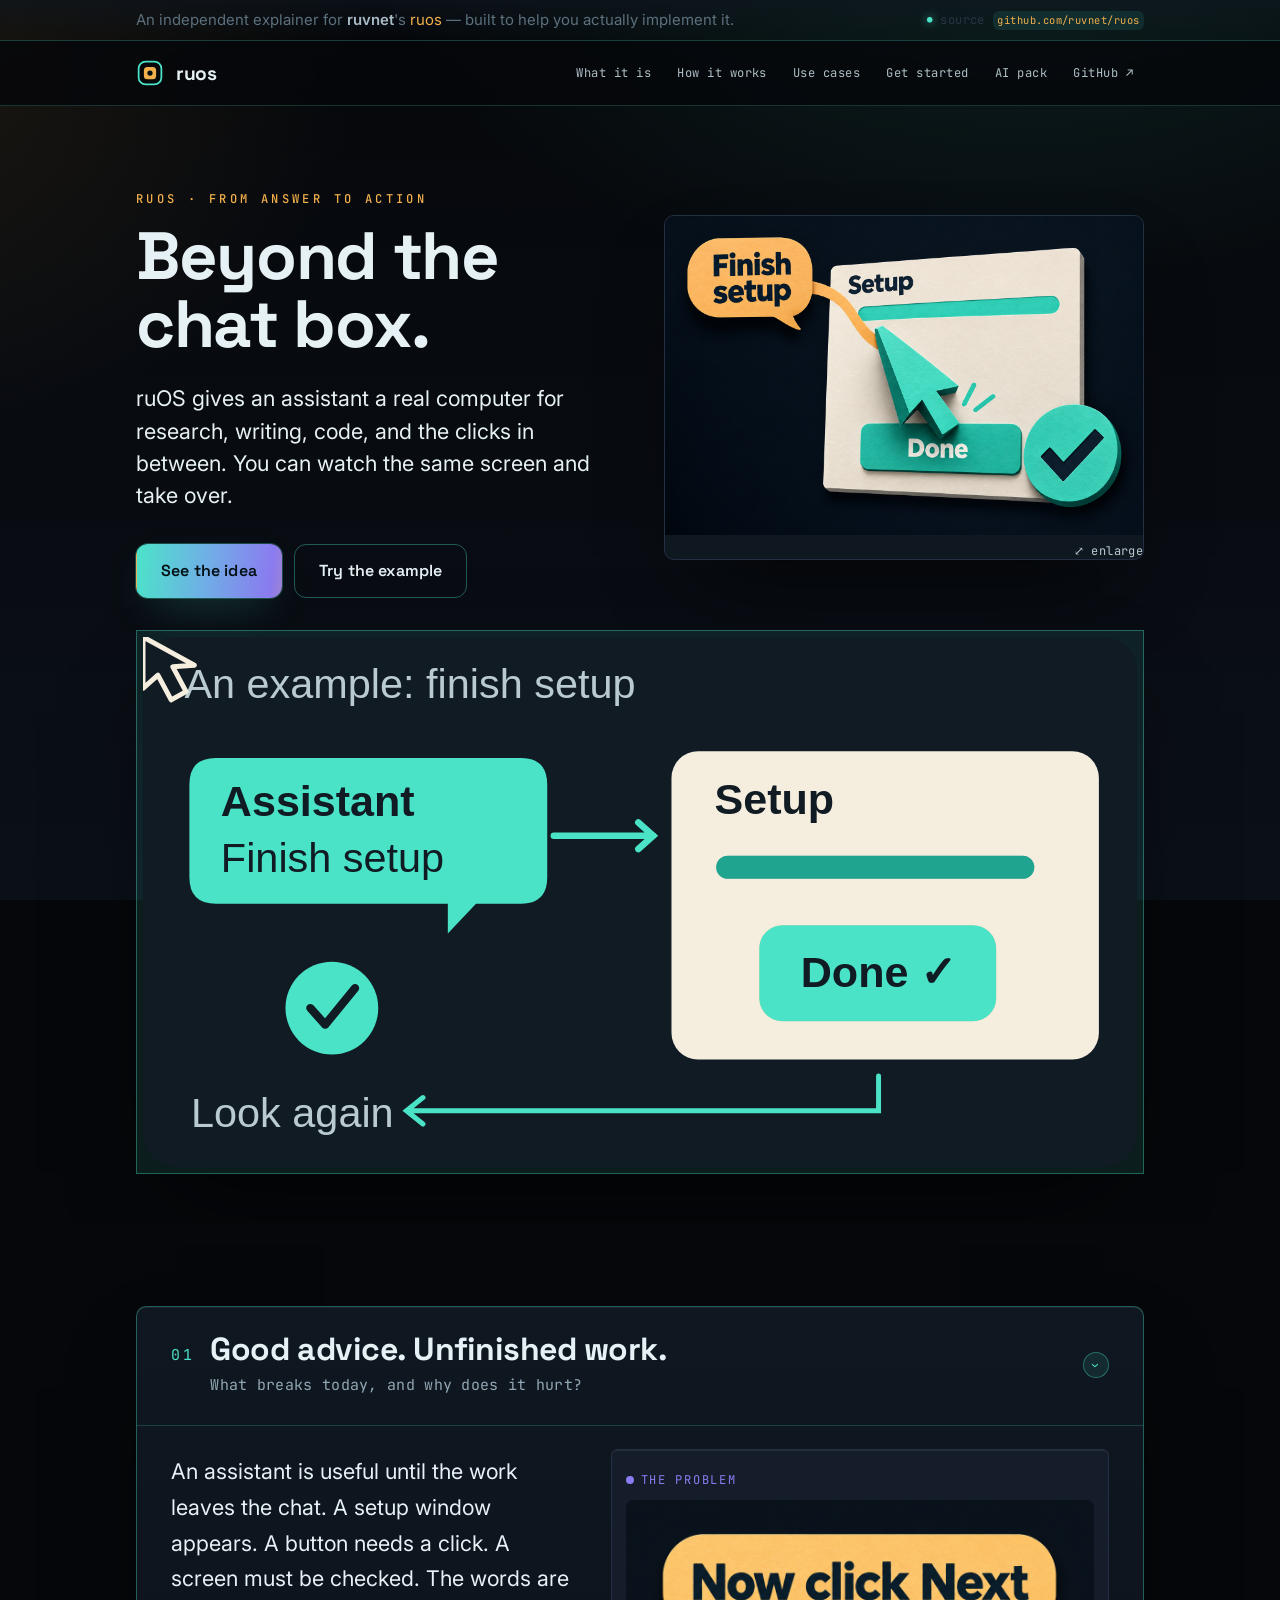
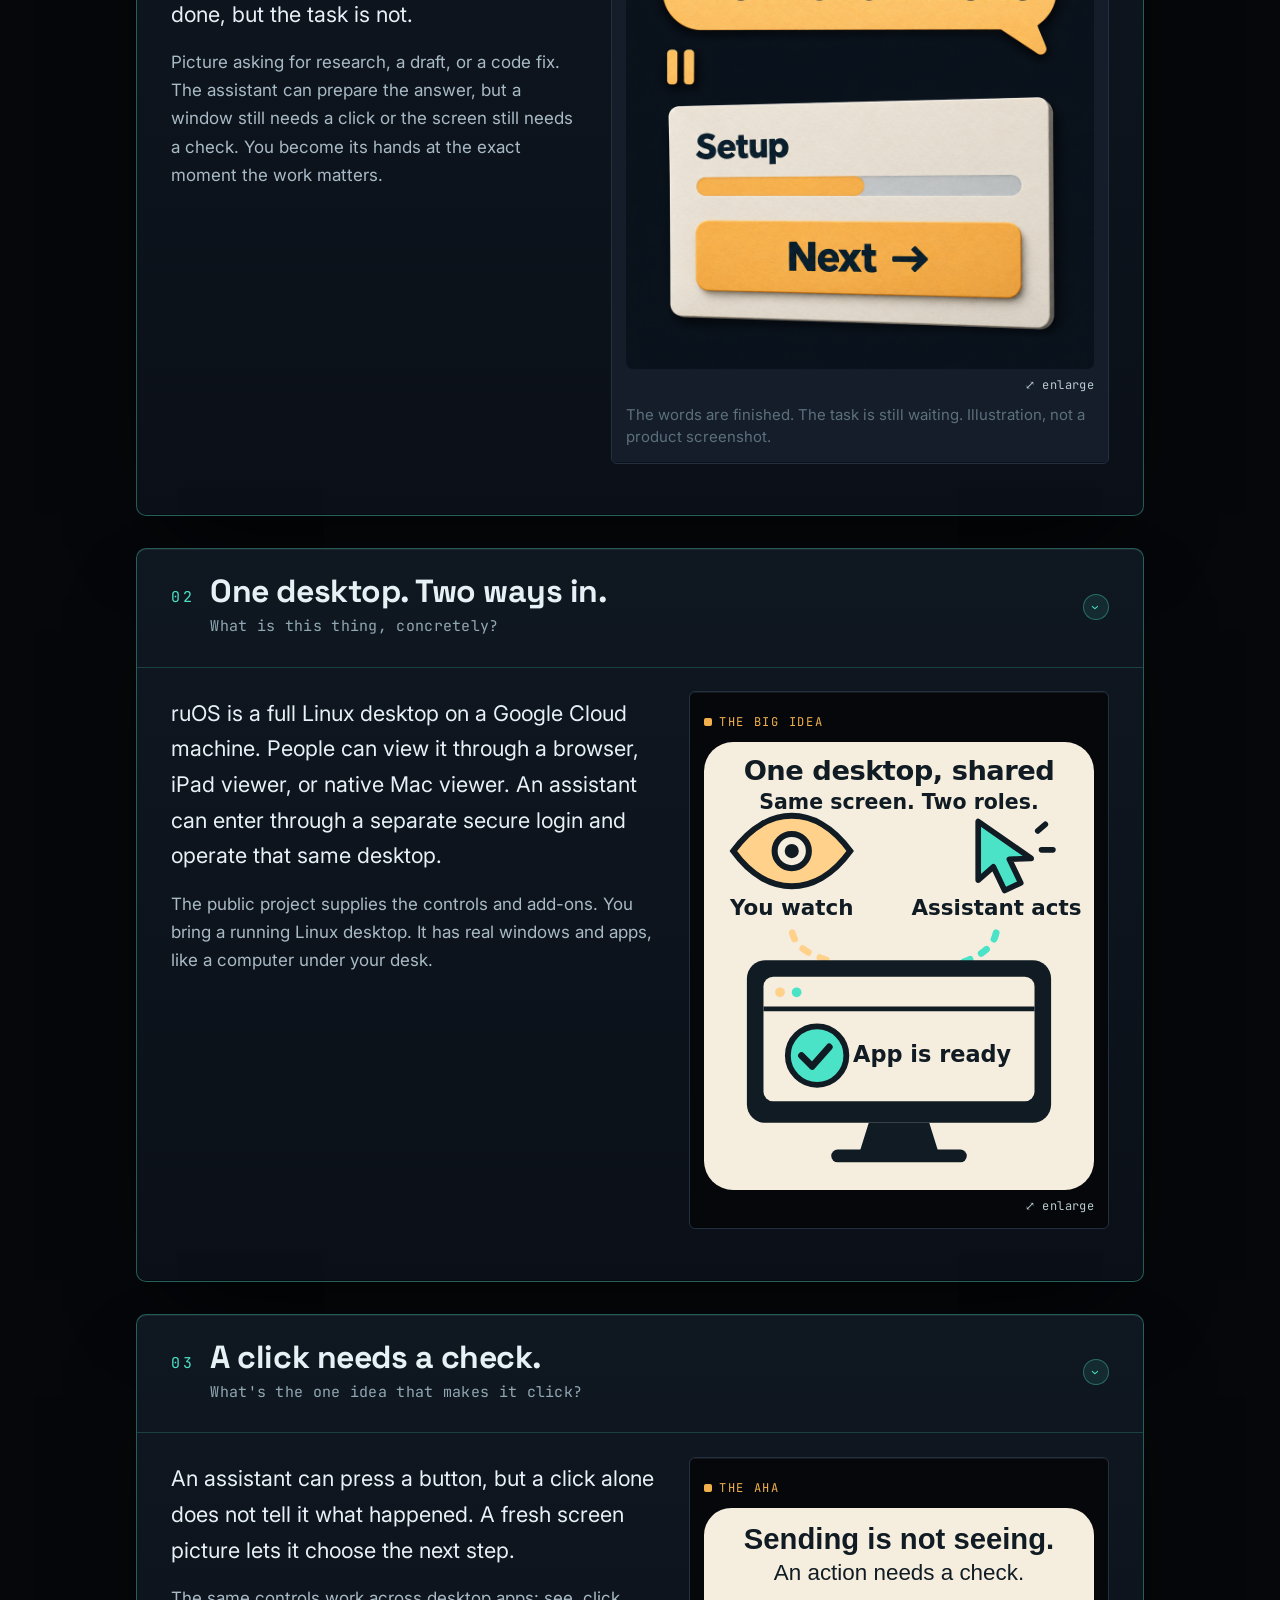
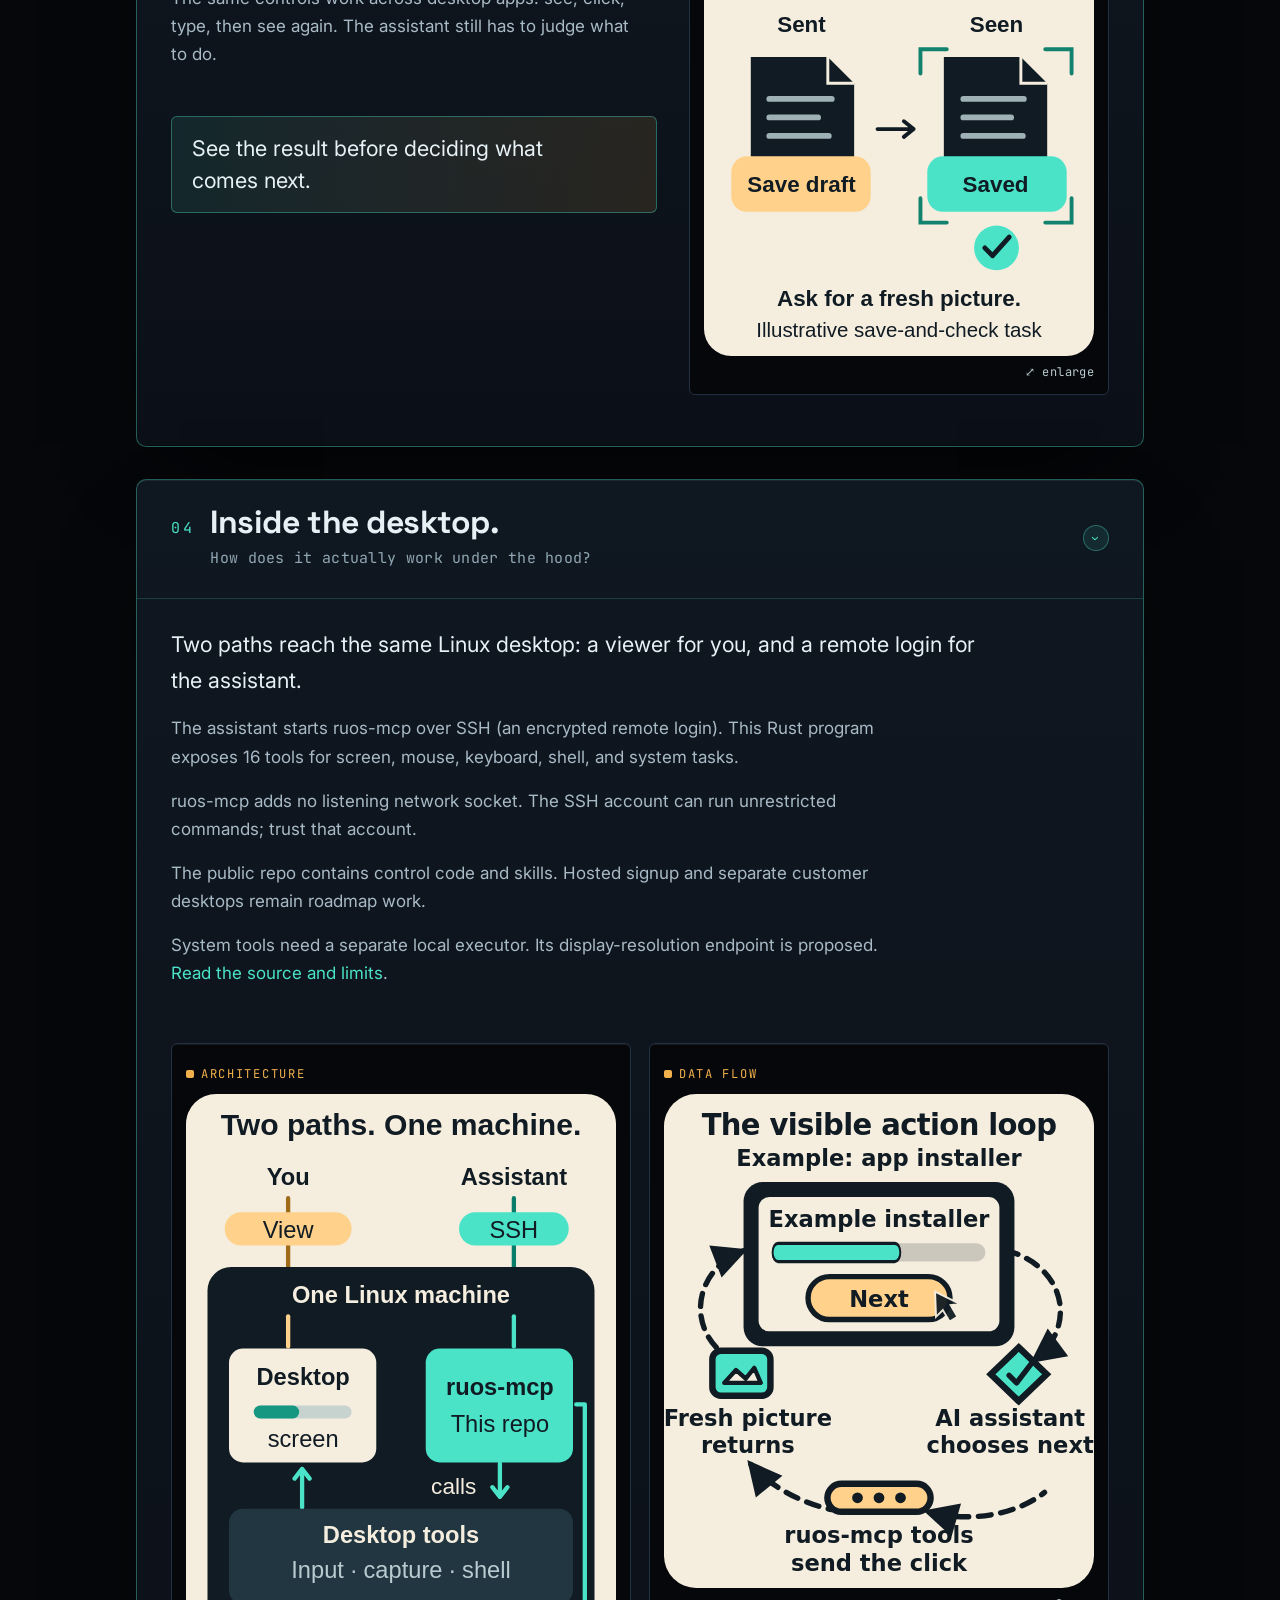
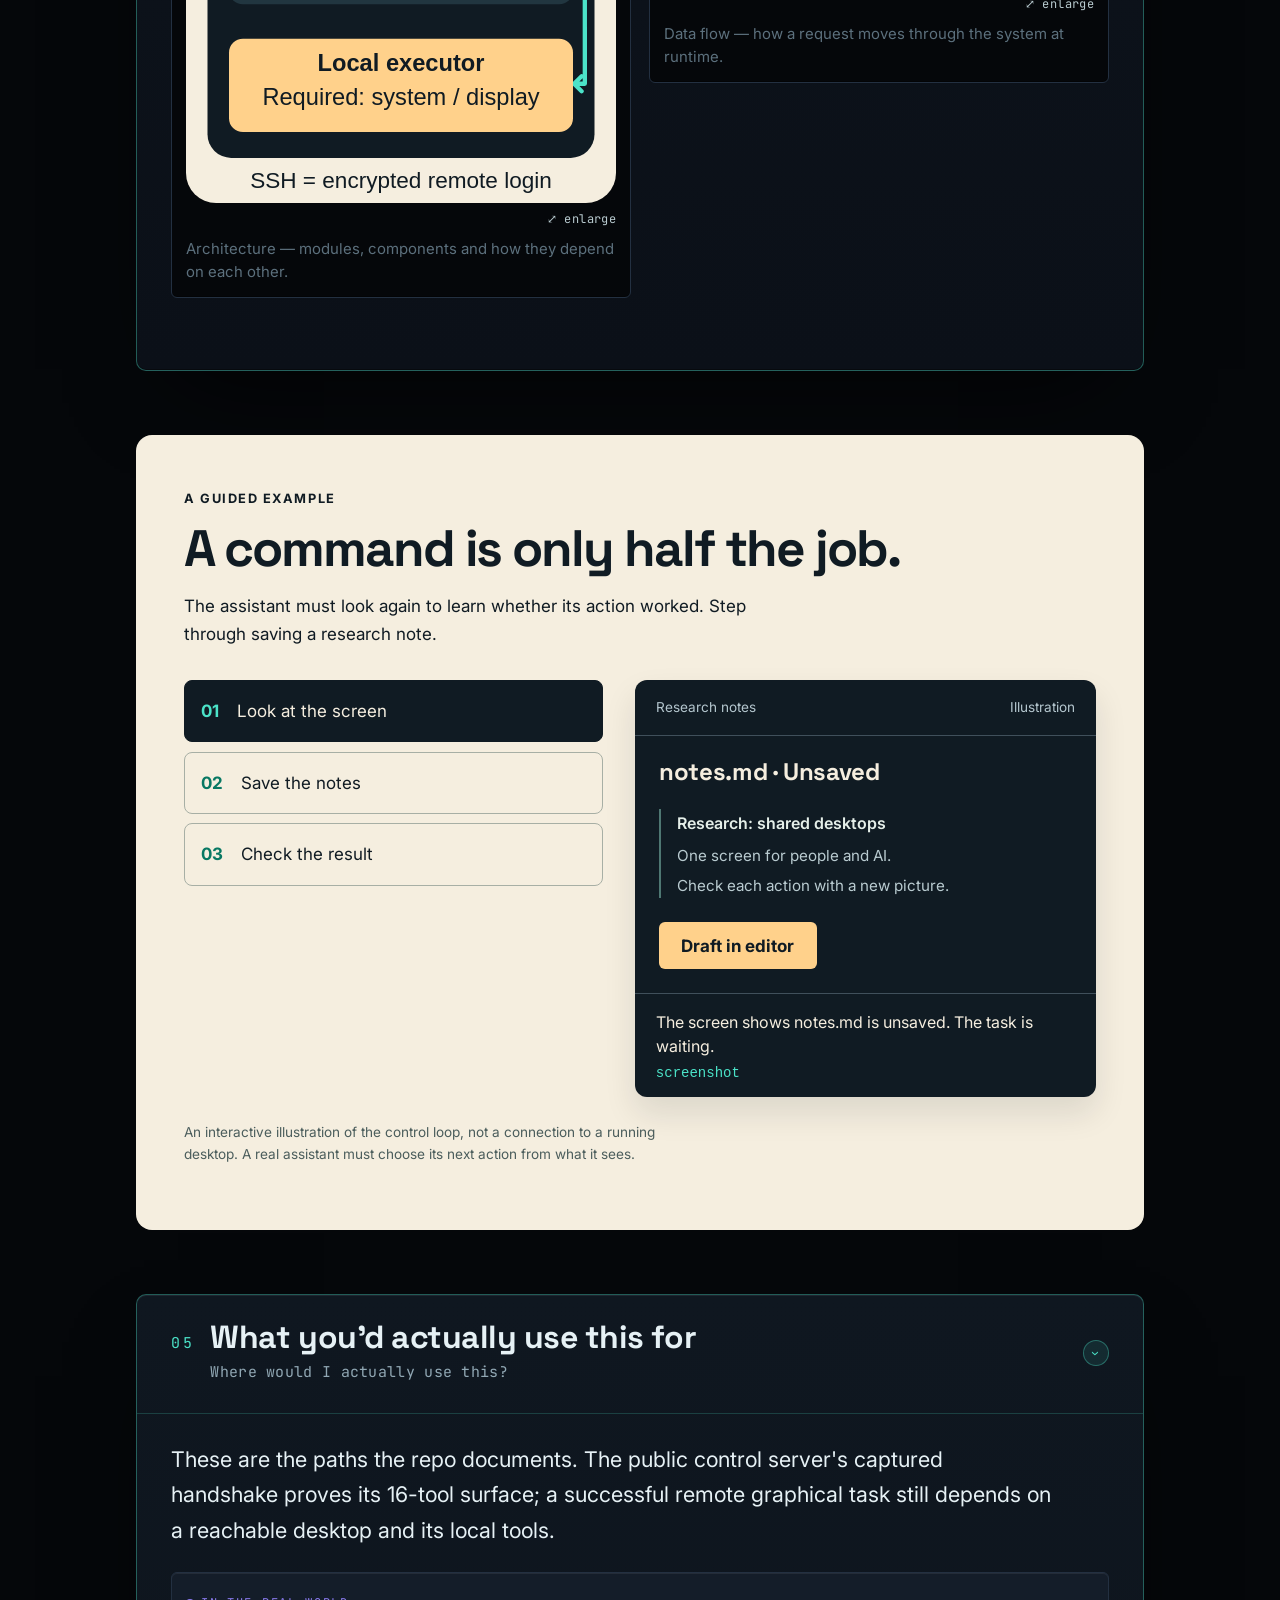
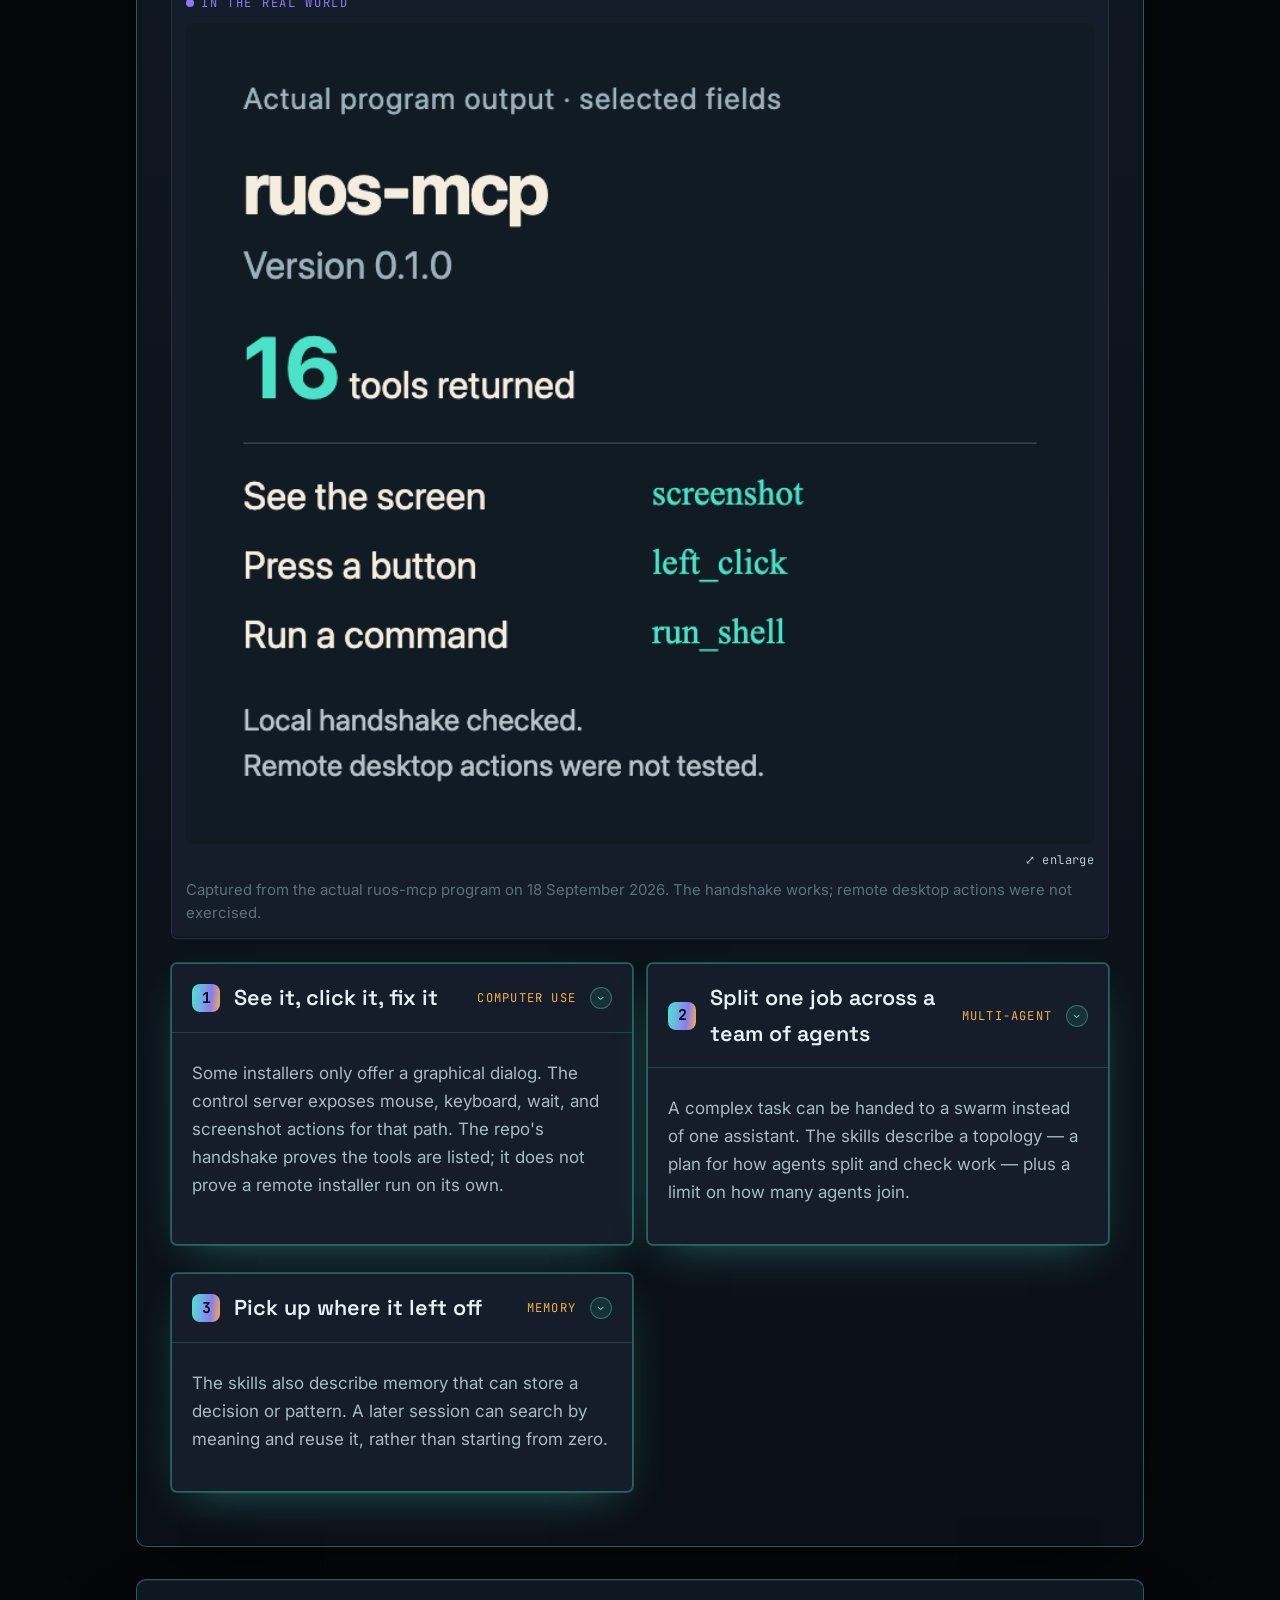
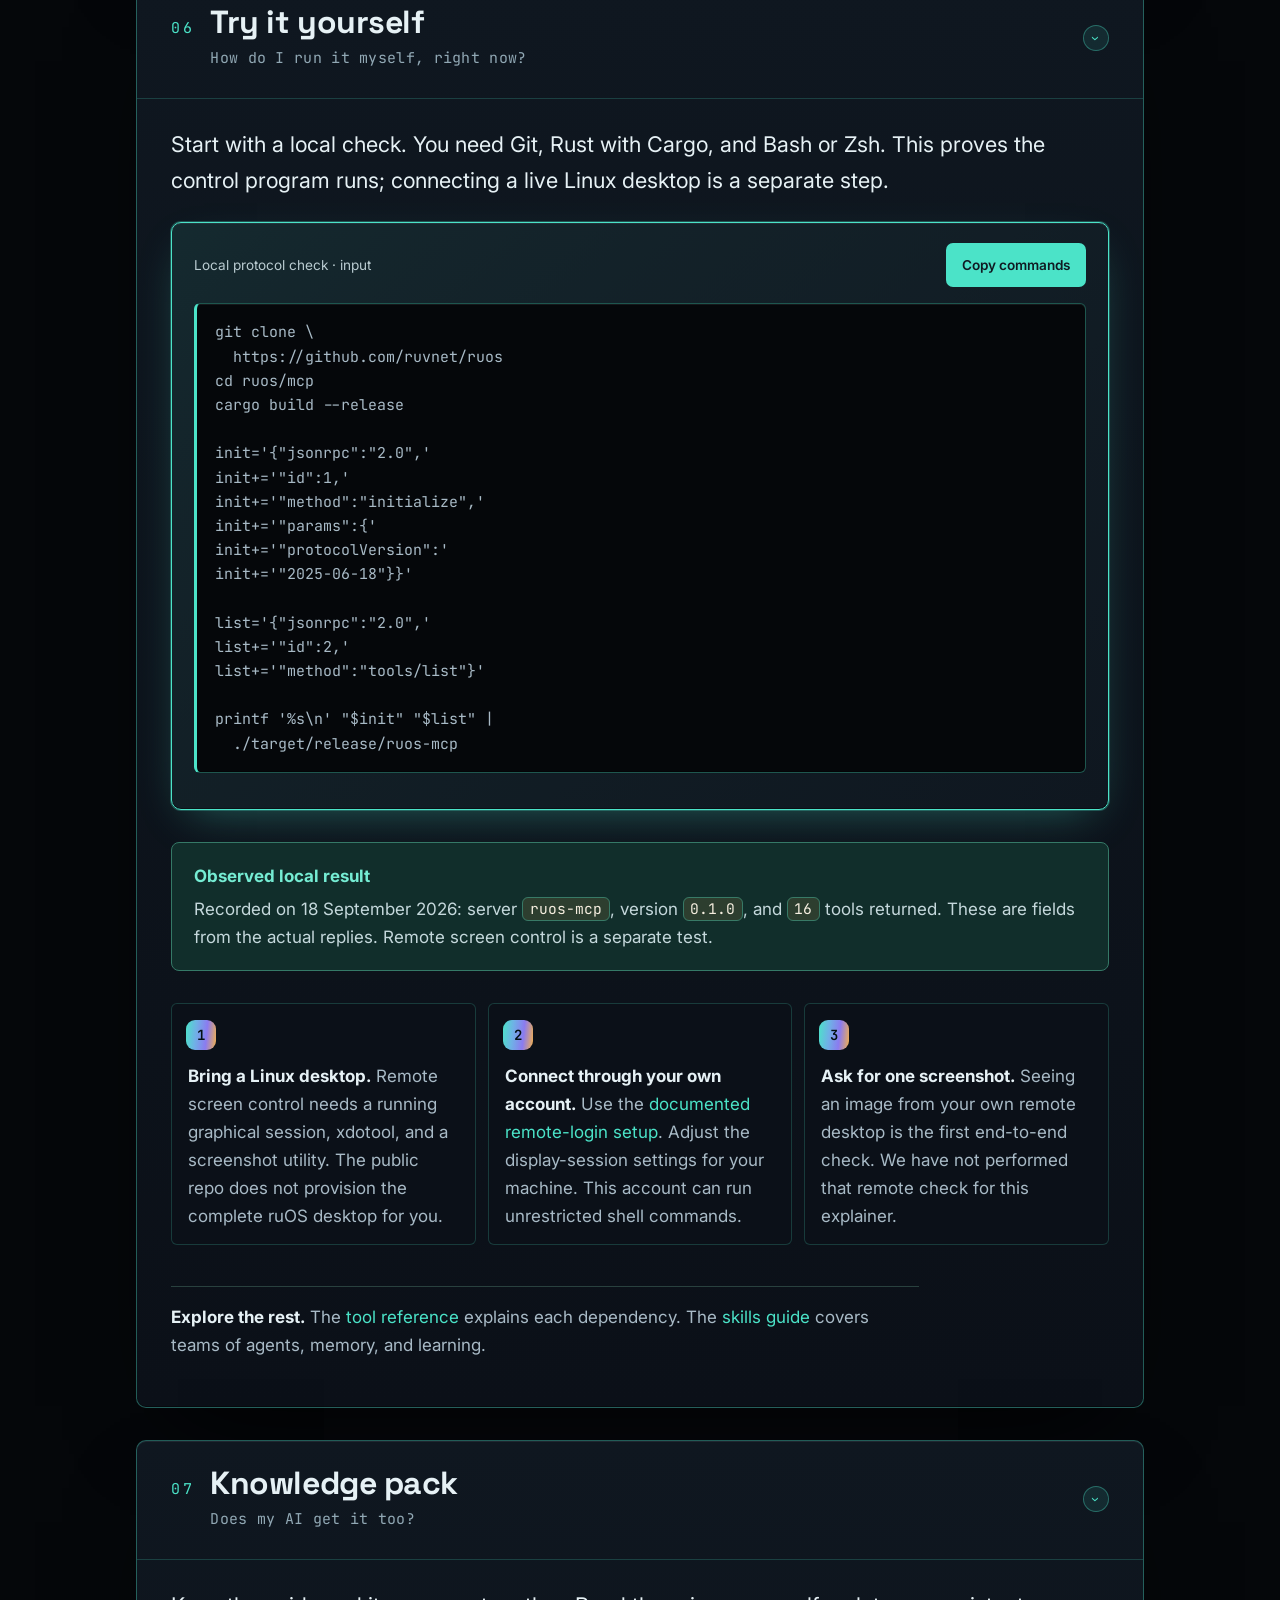
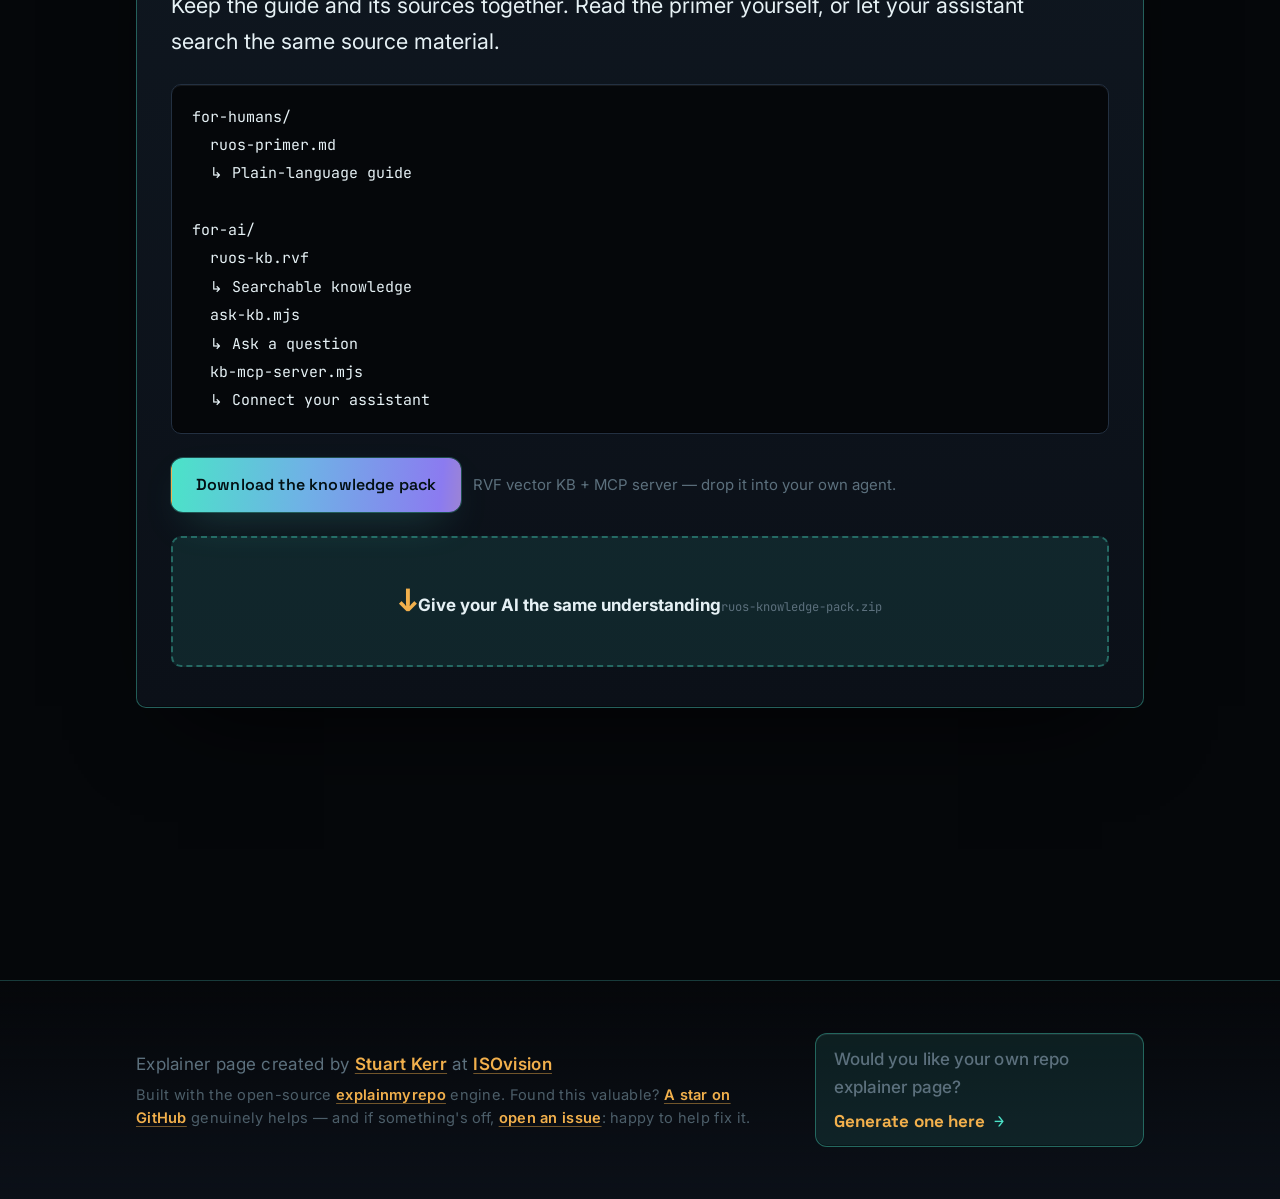
==== commit ddae7238: "Rebuild ruOS explainer visuals and record final quality review" ====
--- a/index.html
+++ b/index.html
@@ -3,21 +3,21 @@
 <head>
   <meta charset="utf-8">
   <meta name="viewport" content="width=device-width, initial-scale=1">
-  <title>ruos — An agentic desktop — the cursor moves before you do.</title>
-  <meta name="description" content="An agentic desktop — the cursor moves before you do.">
+  <title>ruos — A real desktop an assistant can use.</title>
+  <meta name="description" content="A real desktop an assistant can use.">
   <meta name="author" content="Independent explainer for ruvnet's ruos — built by Stuart Kerr at ISOvision.ai">
   <link rel="canonical" href="https://ruos-explainer.netlify.app/">
   <meta name="theme-color" content="#4be3c8">
   <meta property="og:type" content="website">
-  <meta property="og:title" content="ruos — An agentic desktop — the cursor moves before you do.">
-  <meta property="og:description" content="An agentic desktop — the cursor moves before you do.">
+  <meta property="og:title" content="ruos — A real desktop an assistant can use.">
+  <meta property="og:description" content="A real desktop an assistant can use.">
   <meta property="og:url" content="https://ruos-explainer.netlify.app/">
   <meta property="og:image" content="https://ruos-explainer.netlify.app/assets/social-card.png">
   <meta property="og:image:width" content="1200">
   <meta property="og:image:height" content="630">
   <meta name="twitter:card" content="summary_large_image">
-  <meta name="twitter:title" content="ruos — An agentic desktop — the cursor moves before you do.">
-  <meta name="twitter:description" content="An agentic desktop — the cursor moves before you do.">
+  <meta name="twitter:title" content="ruos — A real desktop an assistant can use.">
+  <meta name="twitter:description" content="A real desktop an assistant can use.">
   <meta name="twitter:image" content="https://ruos-explainer.netlify.app/assets/social-card.png">
   <link rel="icon" type="image/png" sizes="16x16" href="assets/favicon-16.png">
   <link rel="icon" type="image/png" sizes="32x32" href="assets/favicon-32.png">
@@ -35,21 +35,15 @@
   "@context": "https://schema.org",
   "@type": "SoftwareApplication",
   "name": "ruos",
-  "description": "An agentic desktop — the cursor moves before you do.",
+  "description": "A real desktop an assistant can use.",
   "url": "https://ruos-explainer.netlify.app/",
   "applicationCategory": "DeveloperApplication",
-  "operatingSystem": "Cross-platform",
   "image": "https://ruos-explainer.netlify.app/assets/social-card.png",
   "author": {
     "@type": "Person",
     "name": "ruvnet"
   },
-  "codeRepository": "https://github.com/ruvnet/ruos",
-  "offers": {
-    "@type": "Offer",
-    "price": "0",
-    "priceCurrency": "USD"
-  }
+  "codeRepository": "https://github.com/ruvnet/ruos"
 }
   </script>
 </head>
@@ -89,127 +83,39 @@
     <div class="wrap">
       <div class="hero-grid">
         <div>
-          <span class="eyebrow">A computer that acts on its own</span>
-          <h1>ruOS: a desktop that runs itself</h1>
-          <p class="lede">ruOS is a real computer, always on, that does not wait for you to click. Ask it to research something, write for you, fix code, or manage itself, and it gets started right away. It is not just a cloud copy of your laptop. It is built to act like a coworker who already has the keys.</p>
-          <p class="sub">You can still watch, or take the wheel, from a browser, an iPad, or a Mac app. But the reason it exists is that it can also go do the work by itself.</p>
+          <span class="eyebrow">ruOS · From answer to action</span>
+          <h1>Beyond the chat box.</h1>
+          <p class="lede">ruOS gives an assistant a real computer for research, writing, code, and the clicks in between. You can watch the same screen and take over.</p>
+          
           <p class="attrib-lede">An <strong>independent explainer</strong> for <strong>rUv <span class="attrib-handle">(ruvnet)</span></strong>'s <a href="https://github.com/ruvnet/ruos" target="_blank" rel="noopener">ruos</a> — built to take you from "never seen it" to "ready to implement".</p>
           <div class="cta-row">
-          <a class="cta" href="#get-started">Get started</a>
-          <a class="cta ghost" href="https://github.com/ruvnet/ruos" target="_blank" rel="noopener">View on GitHub</a>
+          <a class="cta" href="#what-it-is">See the idea</a>
+          <a class="cta ghost" href="#try-it">Try the example</a>
           </div>
-        <div class="meta-row"><span><b>What runs on it</b> A full Linux desktop plus a built-in team of AI helpers</span><span><b>Reach it via</b> Browser, iPad app, or Mac app — all the same desktop</span></div>
         </div>
         <figure class="hero-art">
-          <button type="button" class="diagram-zoom" data-src="assets/hero.png" data-alt="ruos: A dark GNOME desktop glows on a pane of glass in an empty room; the cursor drifts to a spot, clicks, and something happens — nobody touched the mouse." aria-label="Enlarge: ruos: A dark GNOME desktop glows on a pane of glass in an empty room; the cursor drifts to a spot, clicks, and something happens — nobody touched the mouse."><img src="assets/hero.png" alt="ruos: A dark GNOME desktop glows on a pane of glass in an empty room; the cursor drifts to a spot, clicks, and something happens — nobody touched the mouse."></button>
+          <button type="button" class="diagram-zoom" data-src="assets/hero.png" data-alt="An illustrative mint cursor crosses from the request Finish setup to an app showing Done." aria-label="Enlarge: An illustrative mint cursor crosses from the request Finish setup to an app showing Done."><img src="assets/hero.png" alt="An illustrative mint cursor crosses from the request Finish setup to an app showing Done."></button>
         </figure>
-      </div>
-      <div class="hero-refusal" role="img" aria-label="The assistant sends a click into a real computer, using the same login you would use. The desktop's cursor moves on its own, presses Next, and the install finishes. A screenshot travels back to the agent. Nothing is left open to the internet: the assistant comes in through the same door you do."><svg xmlns="http://www.w3.org/2000/svg" viewBox="0 0 1200 420" width="1200" height="420" role="img" aria-labelledby="hs-t hs-d" data-archetype="journey">
-  <title id="hs-t">ruOS — the assistant works a real computer by itself, through the same login you use</title>
-  <desc id="hs-d">The assistant sends a click into a real computer, using the same login you would use. The desktop's cursor moves on its own, presses Next, and the install finishes. A screenshot travels back to the agent. Nothing is left open to the internet: the assistant comes in through the same door you do.</desc>
-  <style>
-    .bg { fill: #05070a; }
-    .panel { fill: #0f1720; stroke: #233041; stroke-width: 1.5; rx: 12; }
-    .ink { fill: #e6f1f5; font-family: "Inter", system-ui, sans-serif; font-size: 17px; }
-    .dim { fill: #a8bac6; font-family: "Inter", system-ui, sans-serif; font-size: 14px; }
-    .mono { fill: #4be3c8; font-family: "JetBrains Mono", ui-monospace, monospace; font-size: 15px; }
-    .label { fill: #5c707d; font-family: "JetBrains Mono", ui-monospace, monospace; font-size: 12px; letter-spacing: .08em; }
-    .wire { stroke: #233041; stroke-width: 2; fill: none; }
-    .boundary { stroke: #4be3c8; stroke-width: 2; stroke-dasharray: 6 6; opacity: .75; }
-    .shut { stroke: #f2545b; stroke-width: 2.5; }
-
-    /* the request travels agent -> desktop, then the reply travels back */
-    .req  { animation: req 9s linear infinite; }
-    .rep  { animation: rep 9s linear infinite; opacity: 0; }
-    /* the desktop cursor moves to the button and presses it */
-    .cur  { animation: cur 9s ease-in-out infinite; }
-    .ring { animation: ring 9s linear infinite; opacity: 0; }
-    /* the button lights while pressed; the bar completes; the state text swaps */
-    .btn      { animation: btn 9s linear infinite; }
-    .bar      { animation: bar 9s linear infinite; }
-    .state-run  { animation: srun 9s linear infinite; }
-    .state-done { animation: sdone 9s linear infinite; opacity: 0; }
-
-    @keyframes req  { 0%,4% { transform: translateX(0); opacity: 0 } 6% { opacity: 1 } 26% { transform: translateX(420px); opacity: 1 } 30%,100% { transform: translateX(420px); opacity: 0 } }
-    @keyframes cur  { 0%,30% { transform: translate(0,0) } 44% { transform: translate(196px,-104px) } 100% { transform: translate(196px,-104px) } }
-    @keyframes ring { 0%,44% { opacity: 0; transform: scale(.4) } 48% { opacity: .9; transform: scale(1) } 56%,100% { opacity: 0; transform: scale(1.5) } }
-    @keyframes btn  { 0%,44% { fill: #141d29; stroke: #4be3c8 } 48%,60% { fill: #4be3c8; stroke: #4be3c8 } 64%,100% { fill: #141d29; stroke: #4be3c8 } }
-    @keyframes bar  { 0%,48% { width: 168px } 62%,100% { width: 280px } }
-    @keyframes srun { 0%,58% { opacity: 1 } 62%,100% { opacity: 0 } }
-    @keyframes sdone{ 0%,58% { opacity: 0 } 62%,100% { opacity: 1 } }
-    @keyframes rep  { 0%,64% { transform: translateX(0); opacity: 0 } 68% { opacity: 1 } 88% { transform: translateX(-420px); opacity: 1 } 92%,100% { transform: translateX(-420px); opacity: 0 } }
-
-    @media (prefers-reduced-motion: reduce) {
-      .req, .rep, .cur, .ring, .btn, .bar, .state-run, .state-done { animation: none; }
-      .req { opacity: 0 } .rep { opacity: 0 } .ring { opacity: 0 }
-      .cur { transform: translate(196px,-104px) }
-      .btn { fill: #141d29; stroke: #4be3c8 }
-      .bar { width: 280px }
-      .state-run { opacity: 0 } .state-done { opacity: 1 }
-    }
-  </style>
-
-  <rect class="bg" x="0" y="0" width="1200" height="420"/>
-
-  <!-- LEFT: the agent -->
-  <rect class="panel" x="40" y="150" width="250" height="120"/>
-  <text class="label" x="64" y="182">THE ASSISTANT</text>
-  <text class="ink" x="64" y="212">asks for a click</text>
-  <text class="dim" x="64" y="240">nobody is at the desk</text>
-
-  <!-- the wire between them -->
-  <path class="wire" d="M290 210 H 830"/>
-
-  <!-- the boundary: an SSH session, not an open port -->
-  <line class="boundary" x1="560" y1="96" x2="560" y2="330"/>
-  <text class="label" x="516" y="86">THE SAME LOGIN YOU USE</text>
-  <g transform="translate(560,300)">
-    <rect x="-34" y="0" width="68" height="40" rx="8" fill="#0f1720" stroke="#233041" stroke-width="1.5"/>
-    <text class="label" x="-30" y="26" style="fill:#f2545b">closed</text>
-    <line class="shut" x1="-26" y1="38" x2="26" y2="2"/>
-  </g>
-  <text class="label" x="492" y="368">NOTHING IS LEFT OPEN TO THE INTERNET</text>
-
-  <!-- the request in flight -->
-  <g class="req" transform="translate(300,0)">
-    <rect x="0" y="192" width="120" height="34" rx="8" fill="#0b1018" stroke="#4be3c8" stroke-width="1.5"/>
-    <text class="mono" x="14" y="215">click that</text>
-  </g>
-
-  <!-- the reply in flight -->
-  <g class="rep" transform="translate(720,0)">
-    <rect x="0" y="192" width="132" height="34" rx="8" fill="#0b1018" stroke="#f2b04c" stroke-width="1.5"/>
-    <text class="mono" x="14" y="215" style="fill:#f2b04c">a picture back</text>
-  </g>
-
-  <!-- RIGHT: the real desktop -->
-  <rect class="panel" x="830" y="96" width="330" height="234"/>
-  <rect x="830" y="96" width="330" height="34" rx="12" fill="#141d29"/>
-  <circle cx="852" cy="113" r="5" fill="#f2545b"/>
-  <circle cx="870" cy="113" r="5" fill="#f2b04c"/>
-  <circle cx="888" cy="113" r="5" fill="#4be3c8"/>
-  <text class="label" x="906" y="118">A REAL COMPUTER</text>
-
-  <text class="state-run dim" x="856" y="176">Installing…</text>
-  <text class="state-done dim" x="856" y="176" style="fill:#4be3c8">Done</text>
-
-  <rect x="856" y="192" width="280" height="14" rx="7" fill="#141d29"/>
-  <rect class="bar" x="856" y="192" height="14" rx="7" fill="#4be3c8"/>
-
-  <rect class="btn" x="1010" y="252" width="126" height="44" rx="10" stroke-width="2"/>
-  <text class="ink" x="1042" y="280" style="font-size:16px">Next &gt;</text>
-
-  <!-- the desktop's own cursor, moving on its own -->
-  <g class="cur" transform="translate(0,0)">
-    <g transform="translate(876,360)">
-      <circle class="ring" cx="0" cy="0" r="16" fill="none" stroke="#4be3c8" stroke-width="2"/>
-      <path d="M0 0 L0 20 L5 15 L9 23 L12 21 L8 14 L15 13 Z" fill="#e6f1f5" stroke="#05070a" stroke-width="1"/>
-    </g>
-  </g>
-
-  <text class="label" x="830" y="392">NOBODY TOUCHED THE MOUSE</text>
+      </div><div class="hero-motion" style="position:relative">
+      <div class="hero-refusal" role="img" aria-label="An illustrative assistant presses Next, sees Done, and checks a fresh screen picture."><svg xmlns="http://www.w3.org/2000/svg" viewBox="0 0 600 320" role="img" aria-labelledby="hs-title hs-desc" data-archetype="journey">
+<title id="hs-title">An illustrative setup task</title><desc id="hs-desc">The assistant's cursor presses Next. In this example the progress bar fills and the button changes to Done. A new screen picture lets the assistant check the result. This is an illustration, not a live desktop.</desc>
+<style>.hs-text{font:600 26px Arial,sans-serif;fill:#f5eedf}.hs-muted{font:400 25px Arial,sans-serif;fill:#b9cbd0}.hs-dark{fill:#101b23}.hs-cursor{animation:hs-click 9s ease infinite}.hs-fill{animation:hs-fill 9s ease infinite}.hs-next{animation:hs-next 9s ease infinite}.hs-done{animation:hs-done 9s ease infinite;opacity:1}.hs-check{animation:hs-check 9s ease infinite;opacity:1}@keyframes hs-click{0%,15%{transform:translate(270px,77px)}38%,50%{transform:translate(505px,221px)}55%,100%{transform:translate(528px,240px)}}@keyframes hs-fill{0%,44%{width:84px}67%,100%{width:192px}}@keyframes hs-next{0%,62%{opacity:1}67%,100%{opacity:0}}@keyframes hs-done{0%,62%{opacity:0}67%,100%{opacity:1}}@keyframes hs-check{0%,73%{opacity:0}80%,100%{opacity:1}}@media(prefers-reduced-motion:reduce){.hs-cursor,.hs-fill,.hs-next,.hs-done,.hs-check{animation:none}.hs-cursor{transform:translate(528px,240px)}.hs-fill{width:192px}.hs-next{opacity:0}.hs-done,.hs-check{opacity:1}}</style>
+<rect width="600" height="320" rx="20" fill="#101b23"/>
+<text class="hs-muted" x="25" y="37">An example: finish setup</text>
+<path d="M28 73h200q16 0 16 16v56q0 16-16 16h-27l-17 18v-18H44q-16 0-16-16V89q0-16 16-16" fill="#4be3c8"/>
+<text class="hs-text hs-dark" x="47" y="108">Assistant</text><text class="hs-muted hs-dark" x="47" y="142">Finish setup</text>
+<path d="M248 120h60m-9-8 9 8-9 8" fill="none" stroke="#4be3c8" stroke-width="4" stroke-linecap="round"/>
+<rect x="319" y="69" width="258" height="186" rx="16" fill="#f5eedf"/>
+<text class="hs-text hs-dark" x="345" y="107">Setup</text>
+<rect x="346" y="132" width="192" height="14" rx="7" fill="#b9c8c4"/><rect class="hs-fill" x="346" y="132" width="192" height="14" rx="7" fill="#1ea48f"/>
+<g class="hs-next"><rect x="372" y="174" width="143" height="58" rx="14" fill="#ffd18b"/><text class="hs-text hs-dark" x="444" y="211" text-anchor="middle">Next</text></g>
+<g class="hs-done"><rect x="372" y="174" width="143" height="58" rx="14" fill="#4be3c8"/><text class="hs-text hs-dark" x="444" y="211" text-anchor="middle">Done ✓</text></g>
+<g class="hs-cursor"><path d="M0 0v31l9-8 8 15 9-5-8-15 13-1Z" fill="#101b23" stroke="#f5eedf" stroke-width="3" stroke-linejoin="round"/></g>
+<g class="hs-check"><circle cx="114" cy="224" r="28" fill="#4be3c8"/><path d="m101 224 9 10 18-22" fill="none" stroke="#101b23" stroke-width="5" stroke-linecap="round" stroke-linejoin="round"/></g>
+<path d="M444 265v21H159m10-8-10 8 10 8" fill="none" stroke="#4be3c8" stroke-width="3" stroke-linecap="round"/>
+<text class="hs-muted" x="29" y="296">Look again</text>
 </svg>
-</div>
+</div></div>
     </div>
   </section>
     <div class="sections">
@@ -218,19 +124,19 @@
       <summary>
         <span class="num">01</span>
         <span class="head-text">
-          <h2>Assistants that talk but can't finish the job</h2>
+          <h2>Good advice. Unfinished work.</h2>
           <span class="q">What breaks today, and why does it hurt?</span>
         </span>
         <span class="chev" aria-hidden="true">&rsaquo;</span>
       </summary>
       <div class="body">
-      <p class="lead-in">Even a great AI assistant hits real walls. It cannot click a button by itself. It forgets everything once the chat ends. It can only work on one piece of a big job at a time.</p>
-      <p>Picture asking an assistant to set up a new app for you. It writes commands and edits files, and gets you most of the way there. Then a window pops up asking you to click 'Next.' The assistant stops. You become its hands, every single time the task leaves the world of text.</p>
-      <p>Even when there is no window to click, other walls show up. Close the chat and the assistant forgets everything it just learned. Give it five things to do, and it works through them one at a time. It has no way to split the work.</p>
+      <p class="lead-in">An assistant is useful until the work leaves the chat. A setup window appears. A button needs a click. A screen must be checked. The words are done, but the task is not.</p>
+      <p>Picture asking for research, a draft, or a code fix. The assistant can prepare the answer, but a window still needs a click or the screen still needs a check. You become its hands at the exact moment the work matters.</p>
       
       <figure class="figure">
         <span class="tier friendly">The problem</span>
-        <button type="button" class="diagram-zoom" data-src="assets/problem.png" data-alt="ruos: the problem" aria-label="Enlarge: ruos: the problem"><img src="assets/problem.png" alt="ruos: the problem" loading="lazy"></button>
+        <button type="button" class="diagram-zoom" data-src="assets/problem.png" data-alt="Advice says Now click Next while the setup panel remains unfinished." aria-label="Enlarge: Advice says Now click Next while the setup panel remains unfinished."><img src="assets/problem.png" alt="Advice says Now click Next while the setup panel remains unfinished." loading="lazy"></button>
+        <figcaption>The words are finished. The task is still waiting. Illustration, not a product screenshot.</figcaption>
       </figure>
       </div>
     </details>
@@ -239,32 +145,19 @@
       <summary>
         <span class="num">02</span>
         <span class="head-text">
-          <h2>A computer with its own team of assistants already inside</h2>
+          <h2>One desktop. Two ways in.</h2>
           <span class="q">What is this thing, concretely?</span>
         </span>
         <span class="chev" aria-hidden="true">&rsaquo;</span>
       </summary>
       <div class="body">
-      <p class="lead-in">ruOS is a full computer that runs all the time. An AI stack is already installed on it. That stack can split one job across several assistants working at once. It also remembers what it tried before, across sessions. And it can reach out and click, type, and use the screen exactly like a person.</p>
-      <p>Underneath, it is an ordinary desktop. It has the same screens, windows, and menus you already click through on a laptop. It just happens to run on a machine in the cloud, instead of a box under your desk.</p>
-      <p>On top of that desktop sits a built-in team. Several assistants can split one job and work on it in parallel. A shared memory survives between sessions. Later work recalls what an earlier session already tried, instead of starting from zero.</p>
-      <p>A separate control channel lets an attached assistant see the screen, move the mouse, type, and run commands. It can also trigger system actions, like installing or restarting, the same way you would do it yourself.</p>
-      <p>Right now, one ruOS desktop runs for one operator. A self-serve way to sign up for your own hosted desktop does not exist yet.</p>
+      <p class="lead-in">ruOS is a full Linux desktop on a Google Cloud machine. People can view it through a browser, iPad viewer, or native Mac viewer. An assistant can enter through a separate secure login and operate that same desktop.</p>
+      <p>The public project supplies the controls and add-ons. You bring a running Linux desktop. It has real windows and apps, like a computer under your desk.</p>
       
       <figure class="figure diagram concept">
         <span class="tier tech">The big idea</span>
-        <button type="button" class="diagram-zoom" data-src="assets/big-idea.svg" data-alt="You can reach ruOS through a browser, the iPad app or the Mac app, and an AI agent reaches it through ruos-mcp. All four land on the same real Linux desktop, so the agent works on exactly the screen you see." aria-label="Enlarge: You can reach ruOS through a browser, the iPad app or the Mac app, and an AI agent reaches it through ruos-mcp. All four land on the same real Linux desktop, so the agent works on exactly the screen you see."><img src="assets/big-idea.svg" alt="You can reach ruOS through a browser, the iPad app or the Mac app, and an AI agent reaches it through ruos-mcp. All four land on the same real Linux desktop, so the agent works on exactly the screen you see." loading="lazy"></button>
-      </figure>
-      
-      <table class="tbl"><caption class="visually-hidden">The desktop underneath</caption>
-        <thead><tr><th>Aspect</th><th>Detail</th></tr></thead>
-        <tbody>
-        <tr><td>Base machine</td><td>A regular Linux computer, running in the cloud instead of on a desk</td></tr>
-        <tr><td>Team installed on it</td><td>Several AI assistants that can split a job and work in parallel</td></tr>
-        <tr><td>Memory installed on it</td><td>A shared memory that survives between sessions, so work is not repeated</td></tr>
-        <tr><td>Control channel</td><td>Lets an attached assistant see the screen, move the mouse, type, and run commands</td></tr>
-        </tbody>
-      </table>
+        <button type="button" class="diagram-zoom" data-src="assets/big-idea.svg" data-alt="A person watches and an assistant acts on one shared desktop." aria-label="Enlarge: A person watches and an assistant acts on one shared desktop."><img src="assets/big-idea.svg" alt="A person watches and an assistant acts on one shared desktop." loading="lazy"></button>
+      </figure>
       </div>
     </details>
 
@@ -272,21 +165,20 @@
       <summary>
         <span class="num">03</span>
         <span class="head-text">
-          <h2>Why teaching it to click is the clever part</h2>
+          <h2>A click needs a check.</h2>
           <span class="q">What's the one idea that makes it click?</span>
         </span>
         <span class="chev" aria-hidden="true">&rsaquo;</span>
       </summary>
       <div class="body">
-      <p class="lead-in">Most programs only talk to a computer through a special connection built just for machines. ruOS skips that step. Its assistant uses the screen, the mouse, and the keyboard the same way a person does.</p>
-      <p>That means the assistant is not stuck waiting for a program to build it a special doorway in. If a person can open an app, click a menu, or fill in a settings box, the assistant can do the same thing. It works on any program, not just the ones built to expect a machine.</p>
-      <p>It walks in through the same login you would already use yourself, too. There is no separate machine-only entrance left open on the internet. Whoever can open that login can drive the desktop, and nobody else can.</p>
+      <p class="lead-in">An assistant can press a button, but a click alone does not tell it what happened. A fresh screen picture lets it choose the next step.</p>
+      <p>The same controls work across desktop apps: see, click, type, then see again. The assistant still has to judge what to do.</p>
       
       <figure class="figure diagram concept">
         <span class="tier tech">The aha</span>
-        <button type="button" class="diagram-zoom" data-src="assets/insight.svg" data-alt="Security isn't a port to lock down — it's simply who is allowed to open the SSH session." aria-label="Enlarge: Security isn't a port to lock down — it's simply who is allowed to open the SSH session."><img src="assets/insight.svg" alt="Security isn't a port to lock down — it's simply who is allowed to open the SSH session." loading="lazy"></button>
-      </figure>
-      <p class="oh">The assistant doesn't get a fake practice screen or a secret back door — it gets the same mouse, keyboard, and login you'd use yourself.</p>
+        <button type="button" class="diagram-zoom" data-src="assets/insight.svg" data-alt="Sending a save command is different from seeing a saved draft. A fresh screen picture lets the assistant check the result." aria-label="Enlarge: Sending a save command is different from seeing a saved draft. A fresh screen picture lets the assistant check the result."><img src="assets/insight.svg" alt="Sending a save command is different from seeing a saved draft. A fresh screen picture lets the assistant check the result." loading="lazy"></button>
+      </figure>
+      <p class="oh">See the result before deciding what comes next.</p>
       </div>
     </details>
 
@@ -294,30 +186,49 @@
       <summary>
         <span class="num">04</span>
         <span class="head-text">
-          <h2>How the control channel actually works</h2>
+          <h2>Inside the desktop.</h2>
           <span class="q">How does it actually work under the hood?</span>
         </span>
         <span class="chev" aria-hidden="true">&rsaquo;</span>
       </summary>
       <div class="body">
-      <p class="lead-in">The piece that gives an AI client control is a small Rust program, ruos-mcp, that speaks the Model Context Protocol over the desktop's own remote login rather than an open network port.</p>
-      <p>ruos-mcp talks JSON-RPC 2.0 (a plain request-and-response message format) over stdio (a running program's standard input/output text stream), and that stream is carried inside an ordinary SSH (secure shell — an encrypted remote-login connection) session into the desktop. The security boundary is deliberately simple: whoever can open that SSH session can drive the desktop; nothing here listens on an open network port.</p>
-      <p>Once connected, the server exposes a fixed catalog of tools: screen capture and mouse/keyboard control built on xdotool and scrot (standard Linux command-line utilities for driving and photographing a desktop); a run_shell tool that runs an arbitrary command and returns its output; and a system_action tool (install / optimize / update / status / restart) that's proxied to a small executor process listening only on the machine's own loopback address.</p>
-      <p>Two of those tools have a narrower reach than the rest, and it's worth being precise about it: system_action needs that separate executor process running on the desktop, and desktop_resolution needs a further resolution-reporting feature on top of the executor — so on a given desktop, screenshot, mouse, and run_shell are the tools most likely to just work, and the other two are the ones to check for first.</p>
+      <p class="lead-in">Two paths reach the same Linux desktop: a viewer for you, and a remote login for the assistant.</p>
+      <p>The assistant starts ruos-mcp over SSH (an encrypted remote login). This Rust program exposes 16 tools for screen, mouse, keyboard, shell, and system tasks.</p>
+      <p>ruos-mcp adds no listening network socket. The SSH account can run unrestricted commands; trust that account.</p>
+      <p>The public repo contains control code and skills. Hosted signup and separate customer desktops remain roadmap work.</p>
+      <p>System tools need a separate local executor. Its display-resolution endpoint is proposed. <a href="https://github.com/ruvnet/ruos/blob/987b49dab5bb3523d42a874c4b3f5907cfb87e30/mcp/README.md" target="_blank" rel="noopener">Read the source and limits</a>.</p>
       <div class="dual">
       <figure class="figure diagram">
         <span class="tier tech">Architecture</span>
-        <button type="button" class="diagram-zoom" data-src="assets/architecture.svg" data-alt="Reader must hold: the MCP client, the SSH transport, the Rust ruos-mcp binary, its OS control tools, and the desktop executor it talks to." aria-label="Enlarge: Reader must hold: the MCP client, the SSH transport, the Rust ruos-mcp binary, its OS control tools, and the desktop executor it talks to."><img src="assets/architecture.svg" alt="Reader must hold: the MCP client, the SSH transport, the Rust ruos-mcp binary, its OS control tools, and the desktop executor it talks to." loading="lazy"></button>
+        <button type="button" class="diagram-zoom" data-src="assets/architecture.svg" data-alt="Human viewers and an assistant using SSH reach the same Linux desktop through different paths." aria-label="Enlarge: Human viewers and an assistant using SSH reach the same Linux desktop through different paths."><img src="assets/architecture.svg" alt="Human viewers and an assistant using SSH reach the same Linux desktop through different paths." loading="lazy"></button>
         <figcaption>Architecture — modules, components and how they depend on each other.</figcaption>
       </figure>
       <figure class="figure diagram">
         <span class="tier tech">Data flow</span>
-        <button type="button" class="diagram-zoom" data-src="assets/flow.svg" data-alt="A tool call travels from client request to on-screen action and back as a JSON-RPC reply." aria-label="Enlarge: A tool call travels from client request to on-screen action and back as a JSON-RPC reply."><img src="assets/flow.svg" alt="A tool call travels from client request to on-screen action and back as a JSON-RPC reply." loading="lazy"></button>
+        <button type="button" class="diagram-zoom" data-src="assets/flow.svg" data-alt="The assistant gets a screen picture, chooses an action, sends a click through ruos-mcp, then gets a fresh picture." aria-label="Enlarge: The assistant gets a screen picture, chooses an action, sends a click through ruos-mcp, then gets a fresh picture."><img src="assets/flow.svg" alt="The assistant gets a screen picture, chooses an action, sends a click through ruos-mcp, then gets a fresh picture." loading="lazy"></button>
         <figcaption>Data flow — how a request moves through the system at runtime.</figcaption>
       </figure>
       </div>
       </div>
     </details>
+<style>.ruos-mobile-nav{display:none}.local-check-copy{display:flex;align-items:center;justify-content:space-between;gap:1rem;margin:0 0 1rem;color:#b9cbd0;font-size:.85rem}.local-check-copy button{font:inherit;font-weight:600;color:#101b23;background:#4be3c8;border:0;border-radius:7px;padding:.65rem 1rem;cursor:pointer;min-height:44px}.local-check-copy button:focus-visible{outline:3px solid #ffd18b;outline-offset:3px}.install-block{display:block!important}.nav-links{color:#aebfc6}.section .head-text .q{color:#91a8b4}.ruos-mobile-nav a:focus-visible{outline:2px solid #ffd18b;outline-offset:3px}@media(max-width:650px){.ruos-mobile-nav{position:fixed;left:50%;transform:translateX(-50%);bottom:12px;z-index:80;display:flex;gap:4px;padding:6px;background:#14262bf5;border:1px solid #43635f;border-radius:15px;box-shadow:0 5px 30px #0008}.ruos-mobile-nav a{display:block;min-width:88px;text-align:center;padding:10px 12px;border-radius:10px;color:#e6f1f5;text-decoration:none;font-size:14px;font-weight:600}.ruos-mobile-nav a:hover,.ruos-mobile-nav a:focus{background:#24423e}.explainer-footer{padding-bottom:95px!important}.local-check-copy{align-items:flex-start;flex-direction:column}}</style>
+<nav class="ruos-mobile-nav" aria-label="Quick guide"><a href="#what-it-is">The idea</a><a href="#try-it">Try it</a><a href="#get-started">Build it</a></nav>
+<script>(()=>{function init(){const steps=document.querySelector('#get-started .steps');if(steps&&steps.children.length===5){const result=document.createElement('div');result.className='local-result';result.innerHTML=steps.firstElementChild.innerHTML;steps.firstElementChild.remove();steps.before(result);const resources=document.createElement('p');resources.className='setup-resources';resources.innerHTML=steps.lastElementChild.innerHTML;steps.lastElementChild.remove();steps.after(resources);}const quick=document.querySelector('.ruos-mobile-nav');document.querySelector('.site-head .wrap').append(quick);const panel=document.querySelector('#get-started .install-block'),code=panel?.querySelector('code');if(panel&&code&&!panel.querySelector('.local-check-copy')){const tools=document.createElement('div');tools.className='local-check-copy';tools.innerHTML='<span>Local protocol check · input</span><button type="button">Copy commands</button>';const button=tools.querySelector('button');button.addEventListener('click',async()=>{try{await navigator.clipboard.writeText(code.textContent);button.textContent='Copied ✓';}catch{button.textContent='Select code to copy';} });panel.prepend(tools);}document.querySelectorAll('a[href^="#"]').forEach(link=>link.addEventListener('click',()=>{const target=document.getElementById(link.getAttribute('href').slice(1));if(target?.matches('details'))target.open=true;else if(target?.closest('details'))target.closest('details').open=true;}));}if(document.readyState==='loading')document.addEventListener('DOMContentLoaded',init,{once:true});else init();})();</script><style>#get-started .steps>li:first-child{grid-column:1 / -1;background:#112e2b;border-color:#357967}#get-started .steps>li:first-child strong{color:#75ecd3}#get-started .steps>li:first-child code{color:#f5eedf;font-size:1.1em}</style><style>.ruos-lab h2,.ruos-lab>p,.ruos-lab .lab-tag{color:#101b23}.ruos-lab .lab-caption{color:#455954}.lab-app h3{color:#f5eedf}</style><style>#get-started .install-block .code-block{width:100%;max-width:100%;white-space:pre-wrap;overflow-wrap:anywhere;word-break:break-word}#the-pack .tree{white-space:pre-wrap!important;overflow-wrap:anywhere}.steps code{overflow-wrap:anywhere}@media(min-width:700px){#get-started .steps>li:last-child{grid-column:1 / -1}}</style><style>@media(min-width:900px){#problem>.body,#what-it-is>.body,#the-insight>.body{display:grid;grid-template-columns:.9fr 1.1fr;gap:0 2rem;align-content:start}#problem>.body>.figure,#what-it-is>.body>.figure,#the-insight>.body>.figure{grid-column:2;grid-row:1 / span 5;margin:1.2rem 0}#problem>.body>p,#what-it-is>.body>p,#the-insight>.body>p{grid-column:1}.figure.concept{max-width:560px;margin-left:auto;margin-right:auto}}</style><style>.hero .attrib-lede{display:none}.hero{padding-top:clamp(2.5rem,6vw,5rem)}.hero-grid{grid-template-columns:1fr 1fr;gap:3rem}.hero-art,.hero-art img{animation:none}.hero-refusal{margin-top:2rem}@media(max-width:650px){.hero-grid{display:grid;grid-template-columns:1fr;gap:1.25rem}.hero-grid>div:first-child{display:contents}.hero-grid .eyebrow{order:0}.hero-grid h1{order:1;margin:0}.hero-grid .hero-art{order:2;margin:0}.hero-grid .lede{order:3;margin:0}.hero-grid .cta-row{order:4;margin:.5rem 0}.hero-refusal{margin-top:2rem}}</style>
+
+<section id="try-it" class="ruos-lab" aria-labelledby="lab-title">
+<style>
+.ruos-lab{margin:4rem 0;padding:clamp(1.2rem,4vw,3rem);background:#f5eedf;color:#101b23;border-radius:16px}.ruos-lab h2,.ruos-lab p{color:#101b23}.ruos-lab h2{font-size:clamp(2rem,4vw,3.4rem);line-height:1.08;letter-spacing:-.04em;margin:.6rem 0 1rem}.ruos-lab p{max-width:56ch}.lab-tag{font-size:.8rem;letter-spacing:.12em;text-transform:uppercase;font-weight:700;color:#087863}.lab-layout{display:grid;grid-template-columns:1fr 1.1fr;gap:2rem;margin-top:2rem;align-items:start}.lab-actions{display:grid;gap:.6rem}.lab-actions button{font:inherit;text-align:left;background:transparent;border:1px solid #a7afa5;border-radius:8px;padding:1rem;color:#101b23;cursor:pointer}.lab-actions button:focus-visible{outline:3px solid #087863;outline-offset:3px}.lab-actions button[aria-pressed=true]{background:#101b23;color:#f5eedf;border-color:#101b23}.lab-actions b{display:inline-block;margin-right:.8rem;color:#087863}.lab-actions button[aria-pressed=true] b{color:#4be3c8}.lab-screen{position:relative;background:#101b23;color:#f5eedf;border-radius:12px;overflow:hidden;box-shadow:0 16px 32px #101b231c}.lab-bar{border-bottom:1px solid #40505b;padding:1rem 1.3rem;color:#b4c6ce;display:flex;justify-content:space-between;font-size:.85rem}.lab-app{position:relative;padding:1.5rem;min-height:220px}.lab-app h3{font-size:1.5rem;color:#f5eedf;margin:0 0 1.5rem}.lab-meter{height:12px;border-radius:6px;background:#33434d;overflow:hidden}.lab-meter span{display:block;height:100%;width:60%;background:#ffd18b;transition:width .6s ease,background .3s}.lab-screen[data-stage='3'] .lab-meter span{width:100%;background:#4be3c8}.lab-next{margin-top:1.5rem;display:inline-flex;background:#ffd18b;color:#101b23;padding:.6rem 1.4rem;border-radius:6px;font-weight:700;gap:.5rem}.lab-screen[data-stage='3'] .lab-next{background:#4be3c8}.lab-capture{display:none;position:absolute;inset:.6rem;border:3px solid #4be3c8;border-radius:10px;pointer-events:none}.lab-screen[data-stage='3'] .lab-capture{display:block}.lab-unknown{display:none;position:absolute;inset:0;background:#101b23f5;color:#ffd18b;place-items:center;text-align:center;padding:1.5rem}.lab-screen[data-stage='2'] .lab-unknown{display:grid}.lab-unknown strong{display:block;font-size:clamp(1.5rem,4vw,2.4rem);color:#ffd18b}.lab-question{display:grid;place-items:center;width:4rem;height:4rem;margin:0 auto .8rem;border:3px solid #ffd18b;border-radius:50%;font-size:2.5rem;font-weight:800}.lab-status{padding:1rem 1.3rem;border-top:1px solid #40505b;font-size:1rem;min-height:80px;line-height:1.5}.lab-tool{font:14px ui-monospace,monospace;padding:0;border:0;background:none;color:#4be3c8;display:block;margin-top:.4rem}.lab-caption{font-size:.85rem;color:#4b5d5c!important;margin-top:1.5rem!important}@media(max-width:650px){.lab-layout{grid-template-columns:1fr}.lab-app{min-height:180px}.lab-actions button{min-height:50px}}@media(prefers-reduced-motion:reduce){.lab-meter span{transition:none}}
+</style>
+<span class="lab-tag">A guided example</span><h2 id="lab-title">A command is only half the job.</h2>
+<p>The assistant must look again to learn whether its action worked. Step through saving a research note.</p>
+<div class="lab-layout"><div class="lab-actions" role="group" aria-label="Choose a step in the example">
+<button type="button" data-lab-step="1" aria-pressed="true"><b>01</b> Look at the screen</button>
+<button type="button" data-lab-step="2" aria-pressed="false"><b>02</b> Save the notes</button>
+<button type="button" data-lab-step="3" aria-pressed="false"><b>03</b> Check the result</button>
+</div><div class="lab-screen" data-stage="1"><div class="lab-bar"><span>Research notes</span><span>Illustration</span></div><div class="lab-app"><h3 id="lab-button">notes.md · Unsaved</h3><div class="lab-note"><strong>Research: shared desktops</strong><p>One screen for people and AI.</p><p>Check each action with a new picture.</p></div><span class="lab-next">Draft in editor</span><div class="lab-capture" aria-hidden="true"></div><div class="lab-unknown" aria-hidden="true"><div><span class="lab-question">?</span><strong>Action sent</strong><span>Result not checked</span></div></div></div><div class="lab-status" role="status" aria-live="polite"><span id="lab-message">The screen shows notes.md is unsaved. The task is waiting.</span><code class="lab-tool" id="lab-tool">screenshot</code></div></div></div>
+<p class="lab-caption">An interactive illustration of the control loop, not a connection to a running desktop. A real assistant must choose its next action from what it sees.</p>
+<script>(()=>{const root=document.querySelector('#try-it');const screen=root.querySelector('.lab-screen');const message=root.querySelector('#lab-message');const tool=root.querySelector('#lab-tool');const title=root.querySelector('#lab-button');const states={1:{title:'notes.md · Unsaved',message:'The screen shows notes.md is unsaved. The task is waiting.',tool:'screenshot'},2:{title:'notes.md · Unsaved',message:'A save command was sent. The assistant does not know the outcome yet.',tool:'Ctrl+S'},3:{title:'notes.md · Saved',message:'A fresh picture shows notes.md is Saved. The assistant can confirm the note is stored.',tool:'screenshot'} };root.querySelectorAll('[data-lab-step]').forEach(button=>button.addEventListener('click',()=>{const step=button.dataset.labStep;screen.dataset.stage=step;const state=states[step];title.textContent=state.title;root.querySelector('.lab-next').textContent=step==='3'?'Saved ✓':'Draft in editor';message.textContent=state.message;tool.textContent=state.tool;root.querySelectorAll('[data-lab-step]').forEach(item=>item.setAttribute('aria-pressed',String(item===button)));}));})();</script>
+</section><style>.nav-links a{color:#aebfc6!important}@media(max-width:650px){.ruos-mobile-nav{top:9px;right:13px;bottom:auto;left:auto;transform:none;background:transparent;border:0;box-shadow:none;padding:0;gap:0}.ruos-mobile-nav a{min-width:0;padding:12px 8px;font-size:12px}.explainer-footer{padding-bottom:35px!important}}</style><style>.diagram-zoom::after{position:static;display:block;opacity:1;background:none;border:0;text-align:right;padding:8px 0 0;font-size:12px;color:#b9cbd0}.diagram-zoom:focus-visible{outline:2px solid #4be3c8;outline-offset:5px}@media(max-width:650px){.ruos-mobile-nav{position:static;transform:none;margin-left:auto;flex-shrink:0}.site-head .wrap{gap:8px}.ruos-mobile-nav a{font-size:12px;padding:14px 7px}}</style><style>#get-started .steps{max-width:none}#get-started .steps>li:first-child{grid-column:auto;background:var(--bg-2);border-color:var(--line)}#get-started .steps>li:first-child strong{color:var(--ink)}.local-result{margin-top:2rem;padding:1.2rem 1.4rem;background:#112e2b;border:1px solid #357967;border-radius:8px;color:#c5d8dc;line-height:1.65}.local-result strong{display:block;color:#75ecd3;margin-bottom:.3rem}.local-result code{color:#f5eedf}.setup-resources{padding-top:1rem;border-top:1px solid #29413e}@media(min-width:950px){#get-started .steps{grid-template-columns:repeat(3,minmax(0,1fr))}}</style><style>#how-it-works .dual{align-items:start}.lab-note{border-left:2px solid #4e7772;padding-left:1rem}.lab-note strong{font-size:1rem;font-weight:600;color:#e5efe9}.ruos-lab .lab-note p{color:#b9cbd0;font-size:.95rem;line-height:1.5;margin:.5rem 0}.lab-next{margin-top:1rem}.lab-unknown{background:#101b23}#get-started .steps li{padding-top:3.6rem;padding-left:1rem}#get-started .steps li:before{top:1rem}@media(max-width:650px){#get-started .code-block{font-size:13px;line-height:1.65;padding:1rem}}</style><style>@media(min-width:950px){#get-started .steps>li:last-child{grid-column:auto}}@media(max-width:650px){#get-started .install-block{padding:12px;margin-inline:-8px}#get-started .code-block{font-size:14px;padding:10px}}</style><style>@media(min-width:900px){#what-it-is>.body,#the-insight>.body{grid-template-columns:minmax(0,1fr) minmax(0,420px)}#what-it-is>.body>.figure,#the-insight>.body>.figure{width:100%;max-width:420px;justify-self:end}}</style>
 
     <details class="section" id="use-cases" open>
       <summary>
@@ -329,11 +240,12 @@
         <span class="chev" aria-hidden="true">&rsaquo;</span>
       </summary>
       <div class="body">
-      <p class="lead-in">The scenarios below are real things ruOS ships today, run against an actual ruOS desktop.</p>
+      <p class="lead-in">These are the paths the repo documents. The public control server's captured handshake proves its 16-tool surface; a successful remote graphical task still depends on a reachable desktop and its local tools.</p>
       
       <figure class="figure">
         <span class="tier friendly">In the real world</span>
-        <button type="button" class="diagram-zoom" data-src="assets/useCase.png" data-alt="ruos in use" aria-label="Enlarge: ruos in use"><img src="assets/useCase.png" alt="ruos in use" loading="lazy"></button>
+        <button type="button" class="diagram-zoom" data-src="assets/useCase.png" data-alt="Actual ruos-mcp version0.1.0 returned16 tools, including screenshot,left_click,and run_shell." aria-label="Enlarge: Actual ruos-mcp version0.1.0 returned16 tools, including screenshot,left_click,and run_shell."><img src="assets/useCase.png" alt="Actual ruos-mcp version0.1.0 returned16 tools, including screenshot,left_click,and run_shell." loading="lazy"></button>
+        <figcaption>Captured from the actual ruos-mcp program on 18 September 2026. The handshake works; remote desktop actions were not exercised.</figcaption>
       </figure>
       <div class="gallery"><div class="grid">
       <details class="case" open>
@@ -344,7 +256,7 @@
           <span class="chev" aria-hidden="true">&rsaquo;</span>
         </summary>
         <div class="uc-body">
-          <p>Some installers only offer a graphical dialog, with no command-line option. The assistant can move the mouse, click through it, and type into fields, the same way a person would. Afterward, it can take a screenshot to check the change actually happened, instead of guessing from a command's exit code.</p>
+          <p>Some installers only offer a graphical dialog. The control server exposes mouse, keyboard, wait, and screenshot actions for that path. The repo's handshake proves the tools are listed; it does not prove a remote installer run on its own.</p>
         </div>
       </details>
       <details class="case" open>
@@ -355,7 +267,7 @@
           <span class="chev" aria-hidden="true">&rsaquo;</span>
         </summary>
         <div class="uc-body">
-          <p>A complex, multi-file task can be handed to a swarm instead of one assistant. The swarm starts with a topology — a plan for how agents split and check each other's work — and a cap on how many agents join in. The hierarchical layout is the default, built to keep agents from drifting off task.</p>
+          <p>A complex task can be handed to a swarm instead of one assistant. The skills describe a topology — a plan for how agents split and check work — plus a limit on how many agents join.</p>
         </div>
       </details>
       <details class="case" open>
@@ -366,7 +278,7 @@
           <span class="chev" aria-hidden="true">&rsaquo;</span>
         </summary>
         <div class="uc-body">
-          <p>An assistant can store a decision or a pattern in memory. Later, a different session can search that memory by meaning, not exact wording, and reuse what already worked instead of rediscovering it.</p>
+          <p>The skills also describe memory that can store a decision or pattern. A later session can search by meaning and reuse it, rather than starting from zero.</p>
         </div>
       </details>
       </div></div>
@@ -383,16 +295,31 @@
         <span class="chev" aria-hidden="true">&rsaquo;</span>
       </summary>
       <div class="body">
-      <p class="lead-in">There are two real, working paths today: the assistant team and memory tools (no build needed), and the control channel that lets an assistant drive a ruOS desktop's screen (needs a build and an existing desktop reachable over SSH).</p>
-      <div class="install-block"><pre class="code-block"><code>cargo build --release</code></pre></div>
+      <p class="lead-in">Start with a local check. You need Git, Rust with Cargo, and Bash or Zsh. This proves the control program runs; connecting a live Linux desktop is a separate step.</p>
+      <div class="install-block"><pre class="code-block"><code>git clone \
+  https://github.com/ruvnet/ruos
+cd ruos/mcp
+cargo build --release
+
+init='{&quot;jsonrpc&quot;:&quot;2.0&quot;,'
+init+='&quot;id&quot;:1,'
+init+='&quot;method&quot;:&quot;initialize&quot;,'
+init+='&quot;params&quot;:{'
+init+='&quot;protocolVersion&quot;:'
+init+='&quot;2025-06-18&quot;}}'
+
+list='{&quot;jsonrpc&quot;:&quot;2.0&quot;,'
+list+='&quot;id&quot;:2,'
+list+='&quot;method&quot;:&quot;tools/list&quot;}'
+
+printf '%s\n' &quot;$init&quot; &quot;$list&quot; |
+  ./target/release/ruos-mcp</code></pre></div>
       <ol class="steps">
-        <li><strong>Check prerequisites</strong> You need a Rust toolchain (cargo) to build the control channel, and Node's npx to run the assistant tools. There's no self-serve ruOS signup yet — you point these at a ruOS desktop you already have reachable over SSH.</li>
-        <li><strong>Try the installed assistant team first</strong> Run npx @claude-flow/cli@latest --help and npx ruvector@latest --help. Both fetch on first use, no build and no install, and print the commands for running a multi-agent swarm and a persistent memory store.</li>
-        <li><strong>Build the control channel</strong> From the repo, cd mcp &amp;&amp; cargo build --release produces the ruos-mcp binary. A cargo build --release --target x86_64-unknown-linux-musl build gives a statically-linked copy you can drop straight onto the desktop.</li>
-        <li><strong>Attach Claude Code over SSH</strong> claude mcp add ruos -- ssh you@your-ruos-desktop 'DISPLAY=:0 XAUTHORITY=/run/user/1000/gdm/Xauthority /usr/local/bin/ruos-mcp' — the binary runs inside that desktop's own X session, so the connection is an ordinary encrypted login, not an open network port.</li>
-        <li><strong>What success looks like</strong> Ask Claude to screenshot the desktop or run a shell command. You get back an actual PNG image of the screen, or real command output, not a description of one.</li>
-        <li><strong>What you end up with</strong> A Claude Code session that can see and operate a real Linux desktop, split work across the assistant team, and recall memory from earlier sessions, all on one machine you already control over SSH.</li>
-        <li><strong>Next</strong> Read mcp/README.md for the full tool list and desktop-side prerequisites, and skills/README.md for the swarm, memory, and hooks commands.</li>
+        <li><strong>Observed local result</strong> Recorded on 18 September 2026: server <code>ruos-mcp</code>, version <code>0.1.0</code>, and <code>16</code> tools returned. These are fields from the actual replies. Remote screen control is a separate test.</li>
+        <li><strong>Bring a Linux desktop.</strong> Remote screen control needs a running graphical session, xdotool, and a screenshot utility. The public repo does not provision the complete ruOS desktop for you.</li>
+        <li><strong>Connect through your own account.</strong> Use the <a href="https://github.com/ruvnet/ruos/blob/987b49dab5bb3523d42a874c4b3f5907cfb87e30/mcp/README.md#pointing-an-mcp-client-at-a-ruos-desktop" target="_blank" rel="noopener">documented remote-login setup</a>. Adjust the display-session settings for your machine. This account can run unrestricted shell commands.</li>
+        <li><strong>Ask for one screenshot.</strong> Seeing an image from your own remote desktop is the first end-to-end check. We have not performed that remote check for this explainer.</li>
+        <li><strong>Explore the rest.</strong> The <a href="https://github.com/ruvnet/ruos/blob/987b49dab5bb3523d42a874c4b3f5907cfb87e30/mcp/README.md#tools" target="_blank" rel="noopener">tool reference</a> explains each dependency. The <a href="https://github.com/ruvnet/ruos/blob/987b49dab5bb3523d42a874c4b3f5907cfb87e30/skills/README.md" target="_blank" rel="noopener">skills guide</a> covers teams of agents, memory, and learning.</li>
       </ol>
       </div>
     </details>
@@ -407,17 +334,18 @@
         <span class="chev" aria-hidden="true">&rsaquo;</span>
       </summary>
       <div class="body">
-      <p class="lead-in">This page is built from a small indexed set of ruOS's own documentation and source — 23 passages covering the top-level README, the ruos-mcp README (its tools, prerequisites, and architecture), the skills descriptors for the swarm, memory, and hooks tools, and the ruos-mcp Rust source itself.</p>
-      <div class="tree" style="white-space:pre"><span class="cmt"># ruos-knowledge-pack.zip</span>
-<span class="d">for-ai/</span>            <span class="cmt"># wire this into your agent</span>
-  <span class="f">ruos-kb.rvf</span>            <span class="cmt"># 384-dim vector brain (semantic search)</span>
-  <span class="f">ruos-kb.passages.jsonl</span> <span class="cmt"># full passage text (search returns TEXT)</span>
-  <span class="f">ruos-symbols.json</span>      <span class="cmt"># exact public API</span>
-  <span class="f">ruos-dep-graph.json</span>    <span class="cmt"># what depends on what</span>
-  <span class="f">ruos-entrypoints.json</span>  <span class="cmt"># build / test / run commands</span>
-  <span class="f">ask-kb.mjs</span> · <span class="f">kb-mcp-server.mjs</span>  <span class="cmt"># CLI + MCP search server</span>
-<span class="d heart">for-humans/</span>        <span class="cmt"># read first</span>
-  <span class="f heart">ruos-primer.md</span>      <span class="cmt"># the human orientation</span></div>
+      <p class="lead-in">Keep the guide and its sources together. Read the primer yourself, or let your assistant search the same source material.</p>
+      <div class="tree" style="white-space:pre">for-humans/
+  ruos-primer.md
+  ↳ Plain-language guide
+
+for-ai/
+  ruos-kb.rvf
+  ↳ Searchable knowledge
+  ask-kb.mjs
+  ↳ Ask a question
+  kb-mcp-server.mjs
+  ↳ Connect your assistant</div>
       <div class="dl-cta"><a class="cta" href="ruos-knowledge-pack.zip" download>Download the knowledge pack</a><span class="dl-meta">RVF vector KB + MCP server — drop it into your own agent.</span></div>
       <a class="dropzone" href="ruos-knowledge-pack.zip" download><span class="dz-icon" aria-hidden="true">&darr;</span><strong>Give your AI the same understanding</strong><span class="dz-hint">ruos-knowledge-pack.zip</span></a>
       </div>
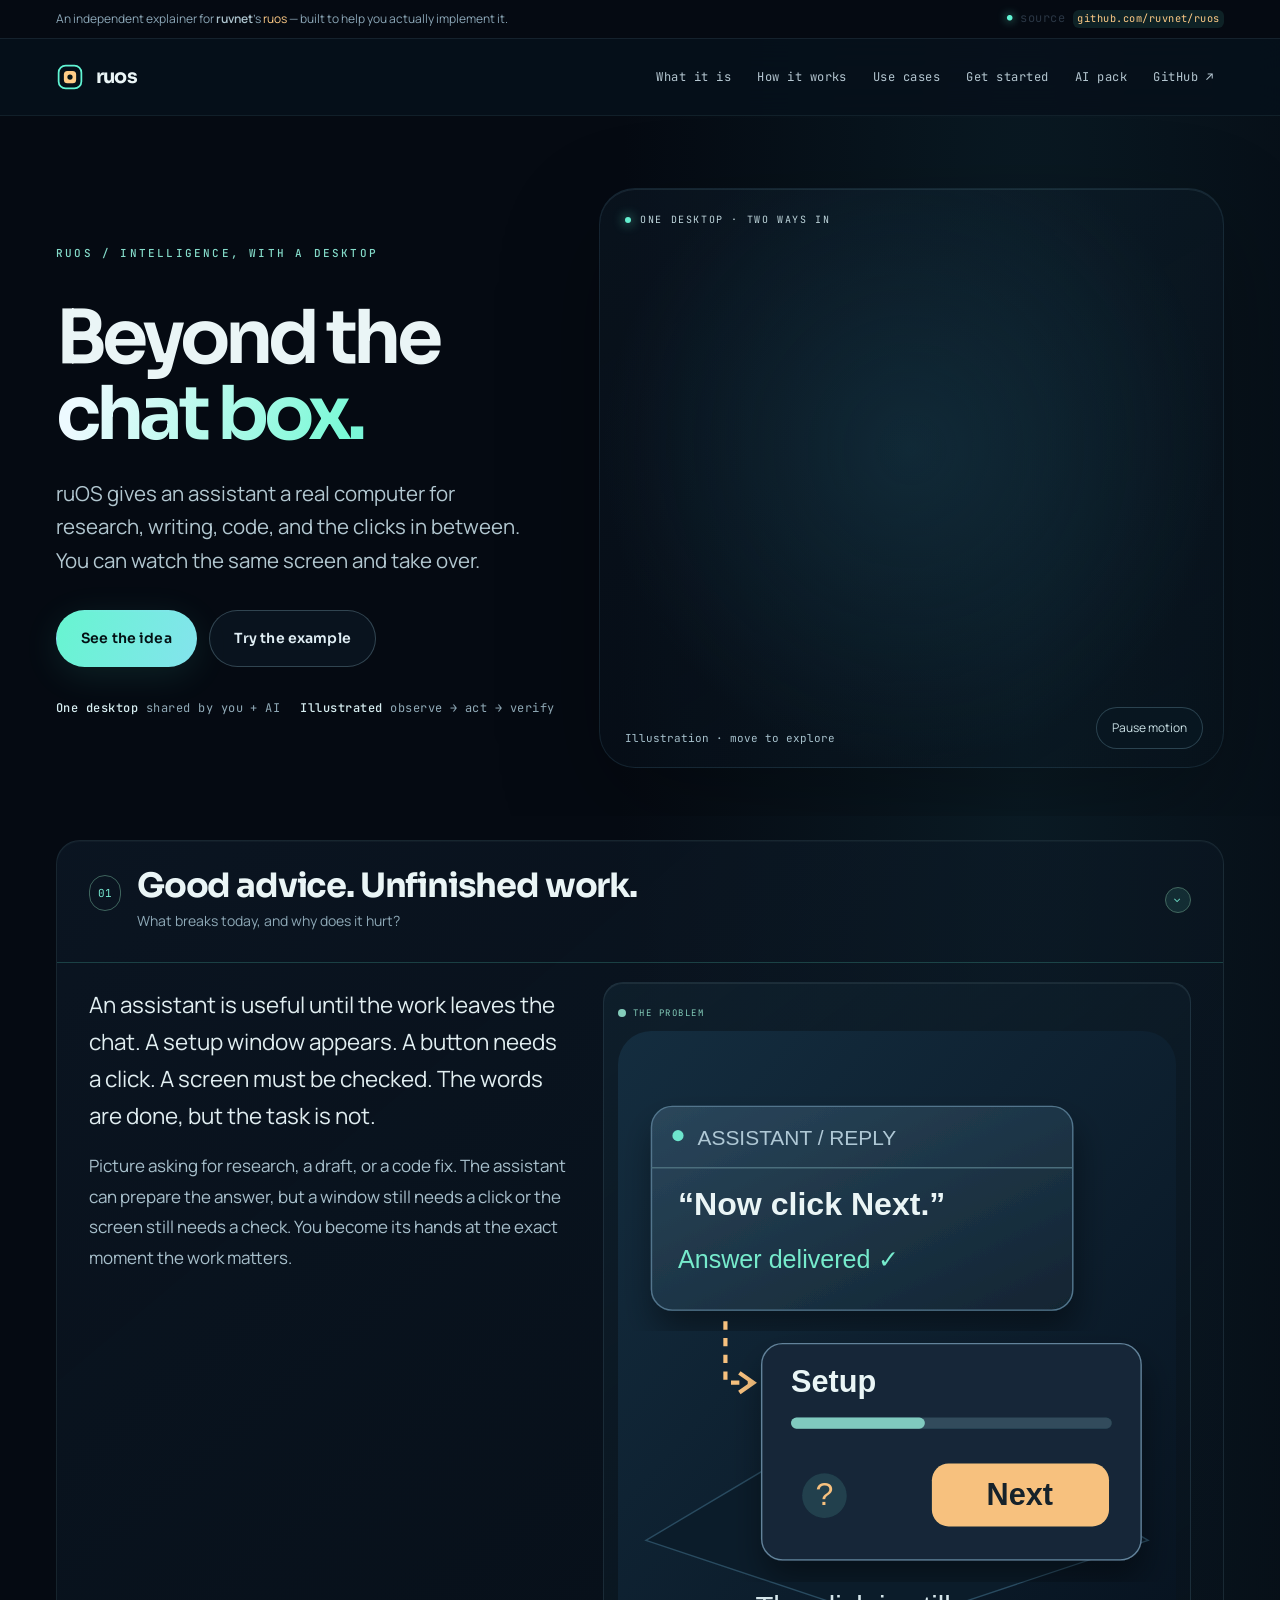
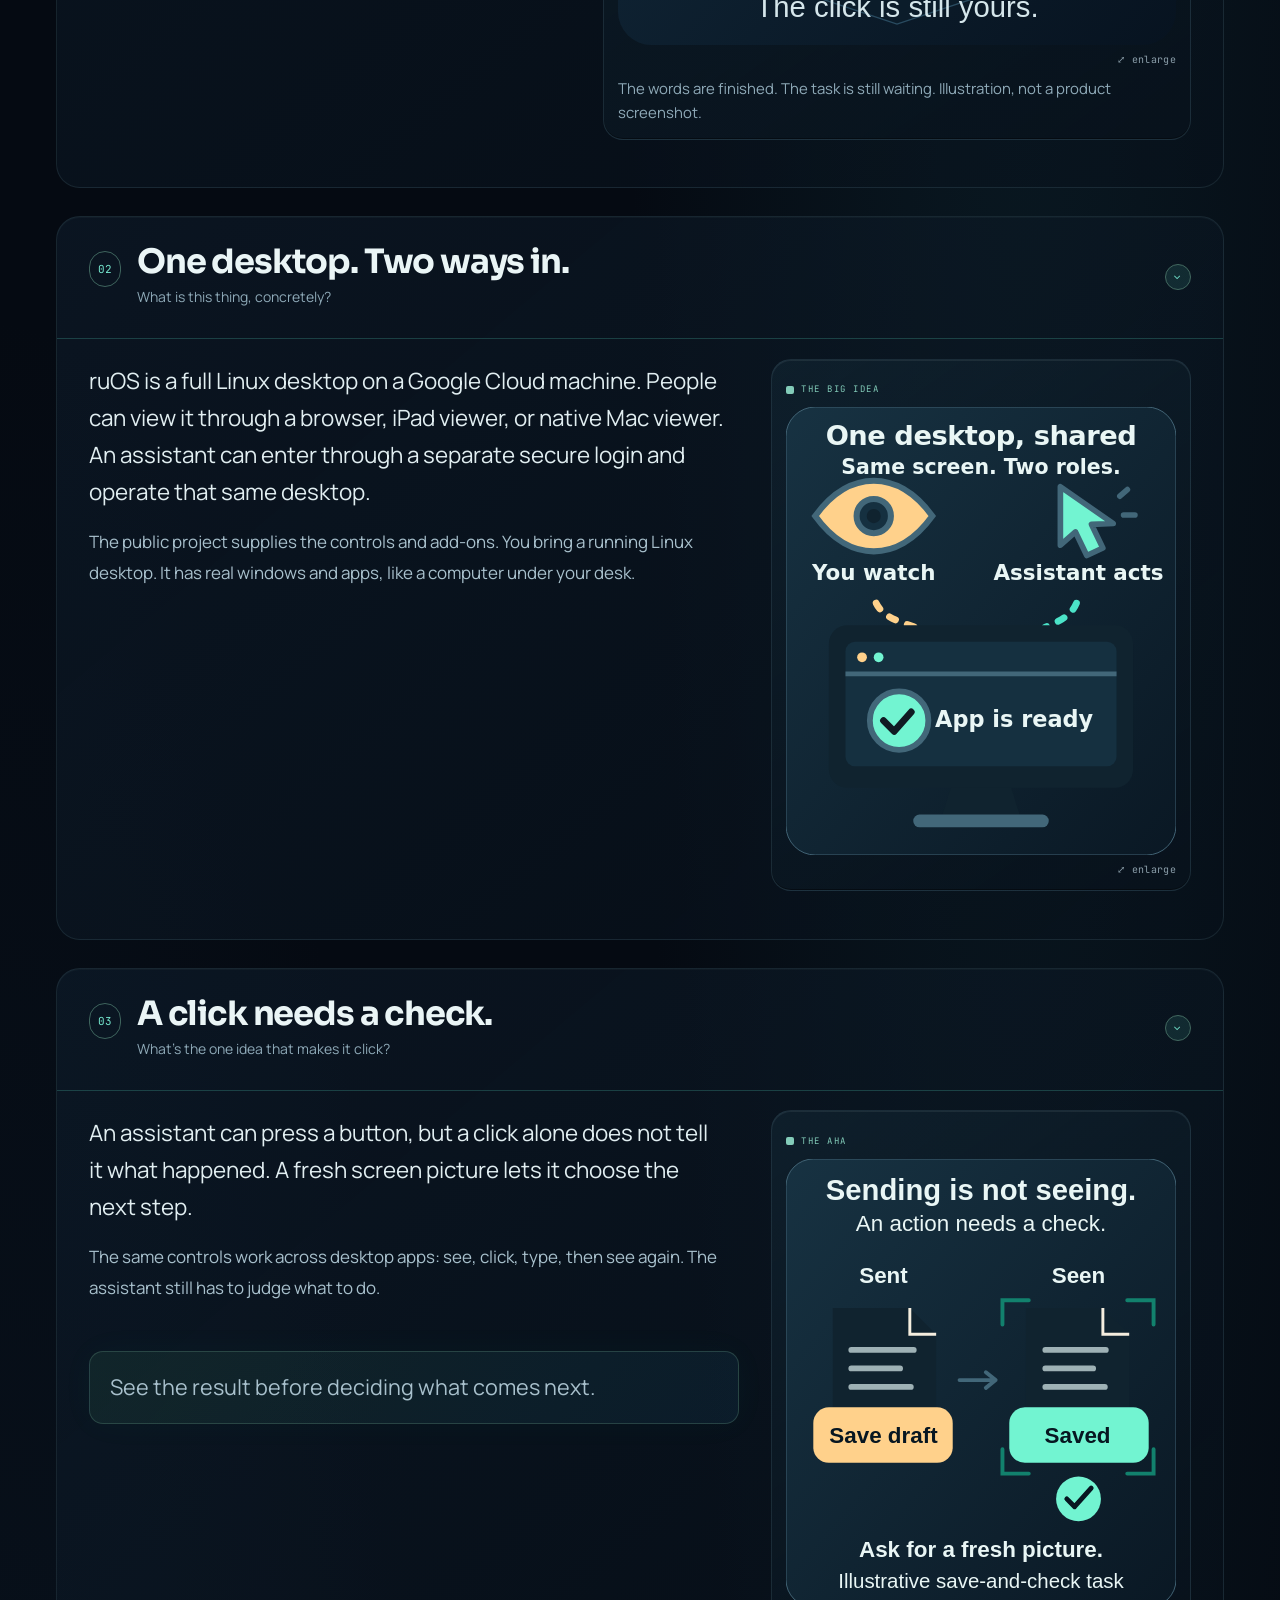
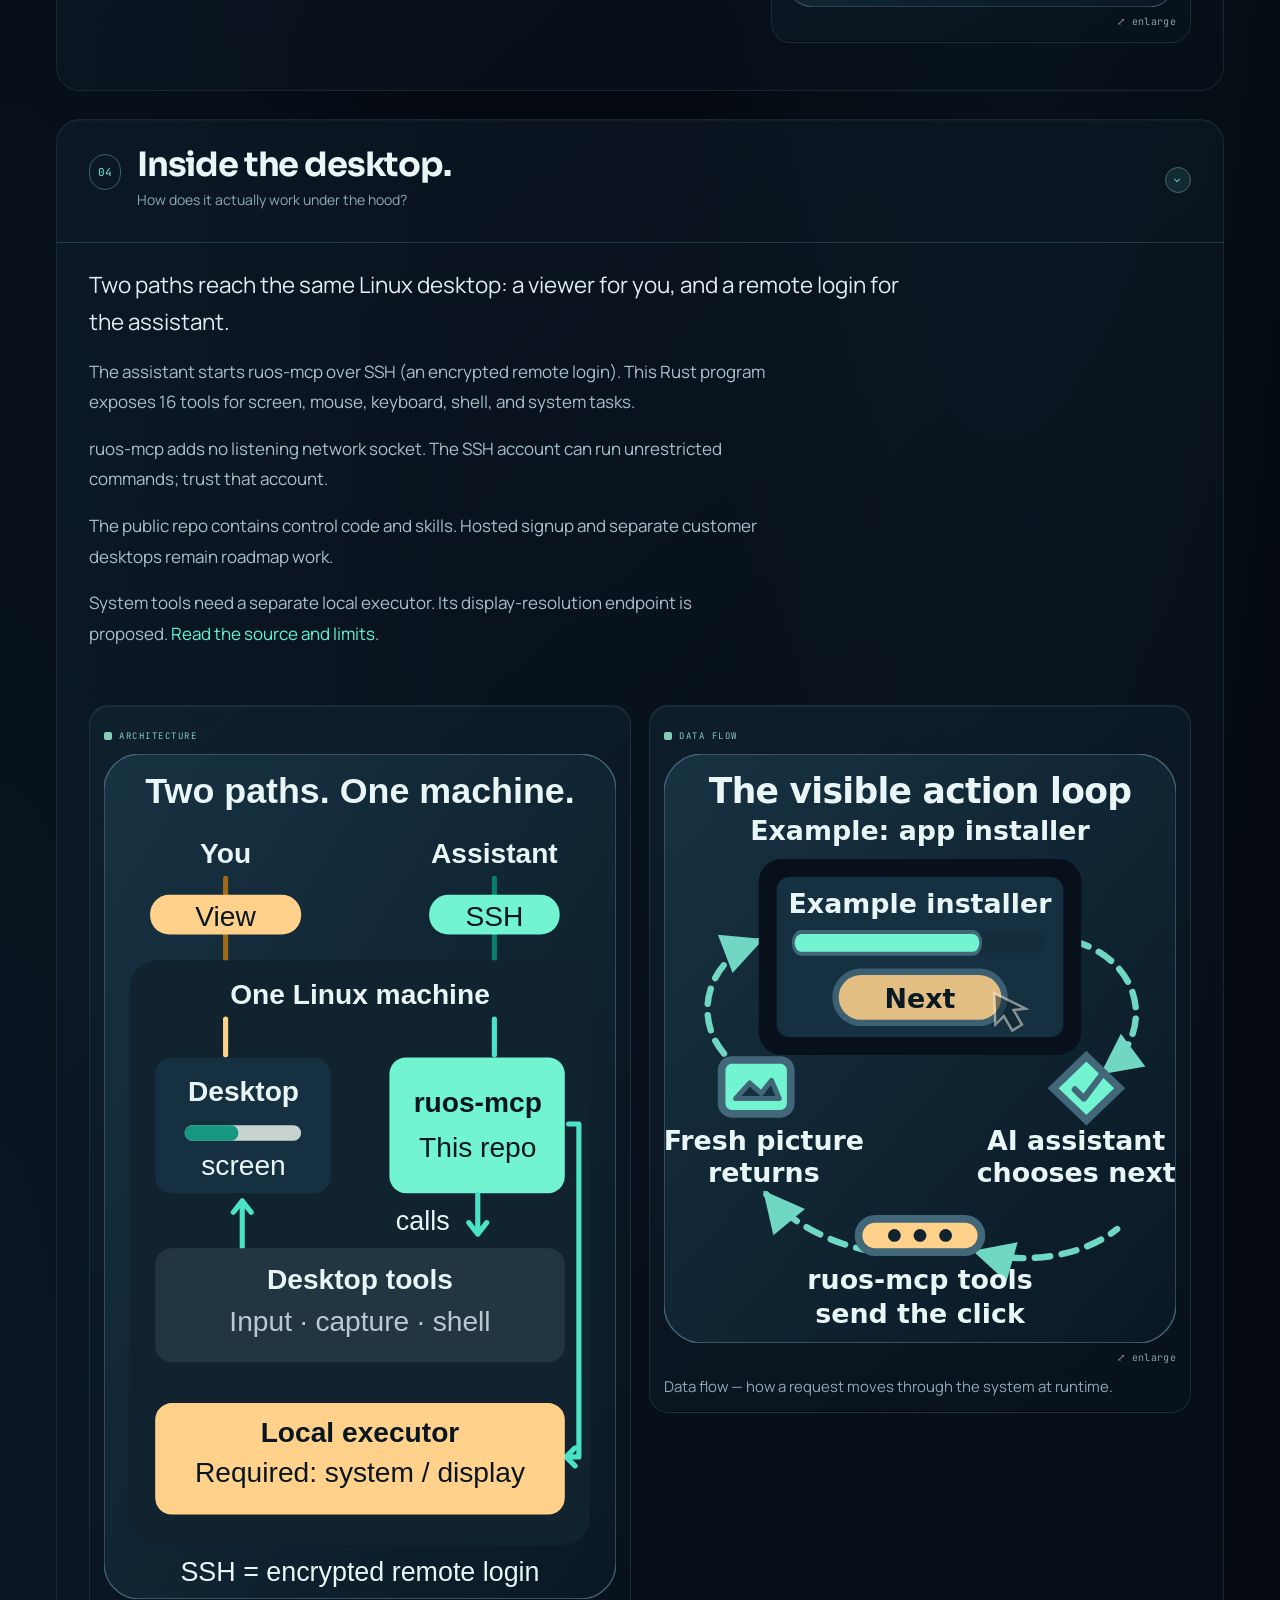
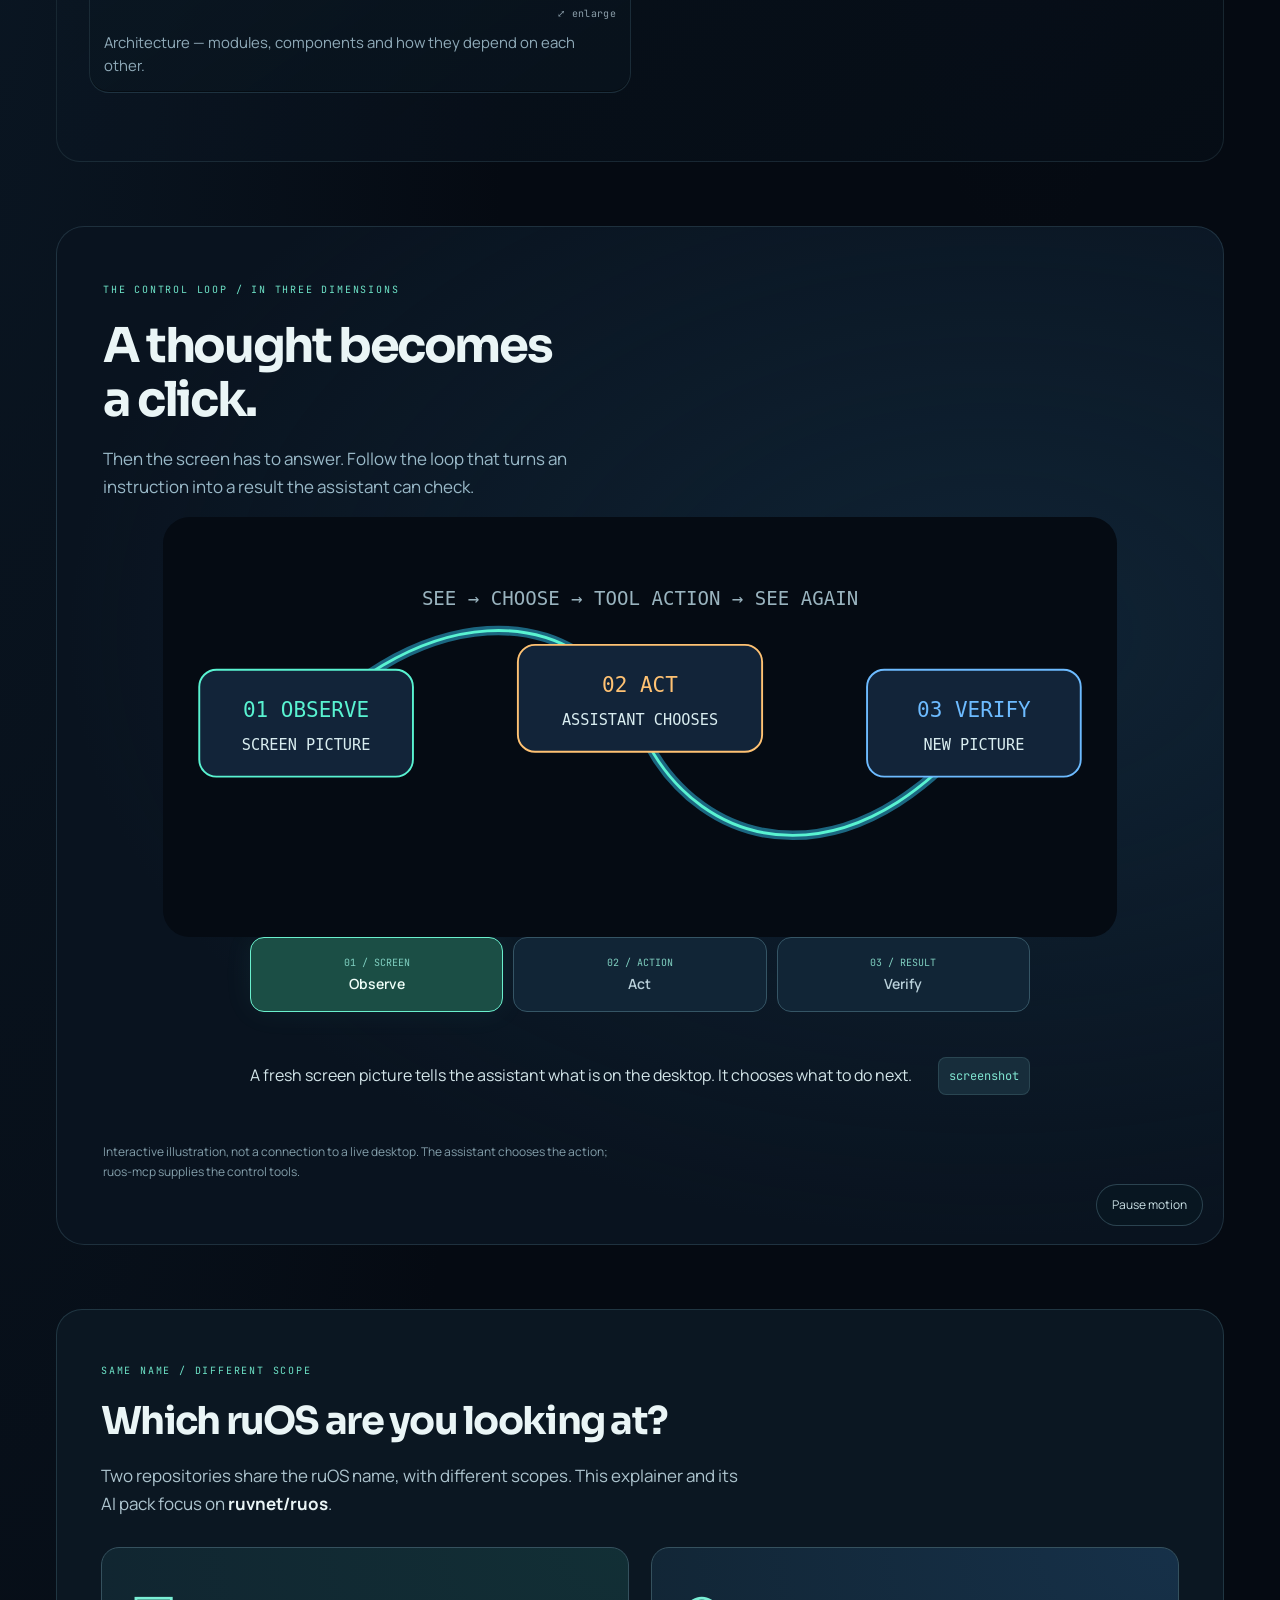
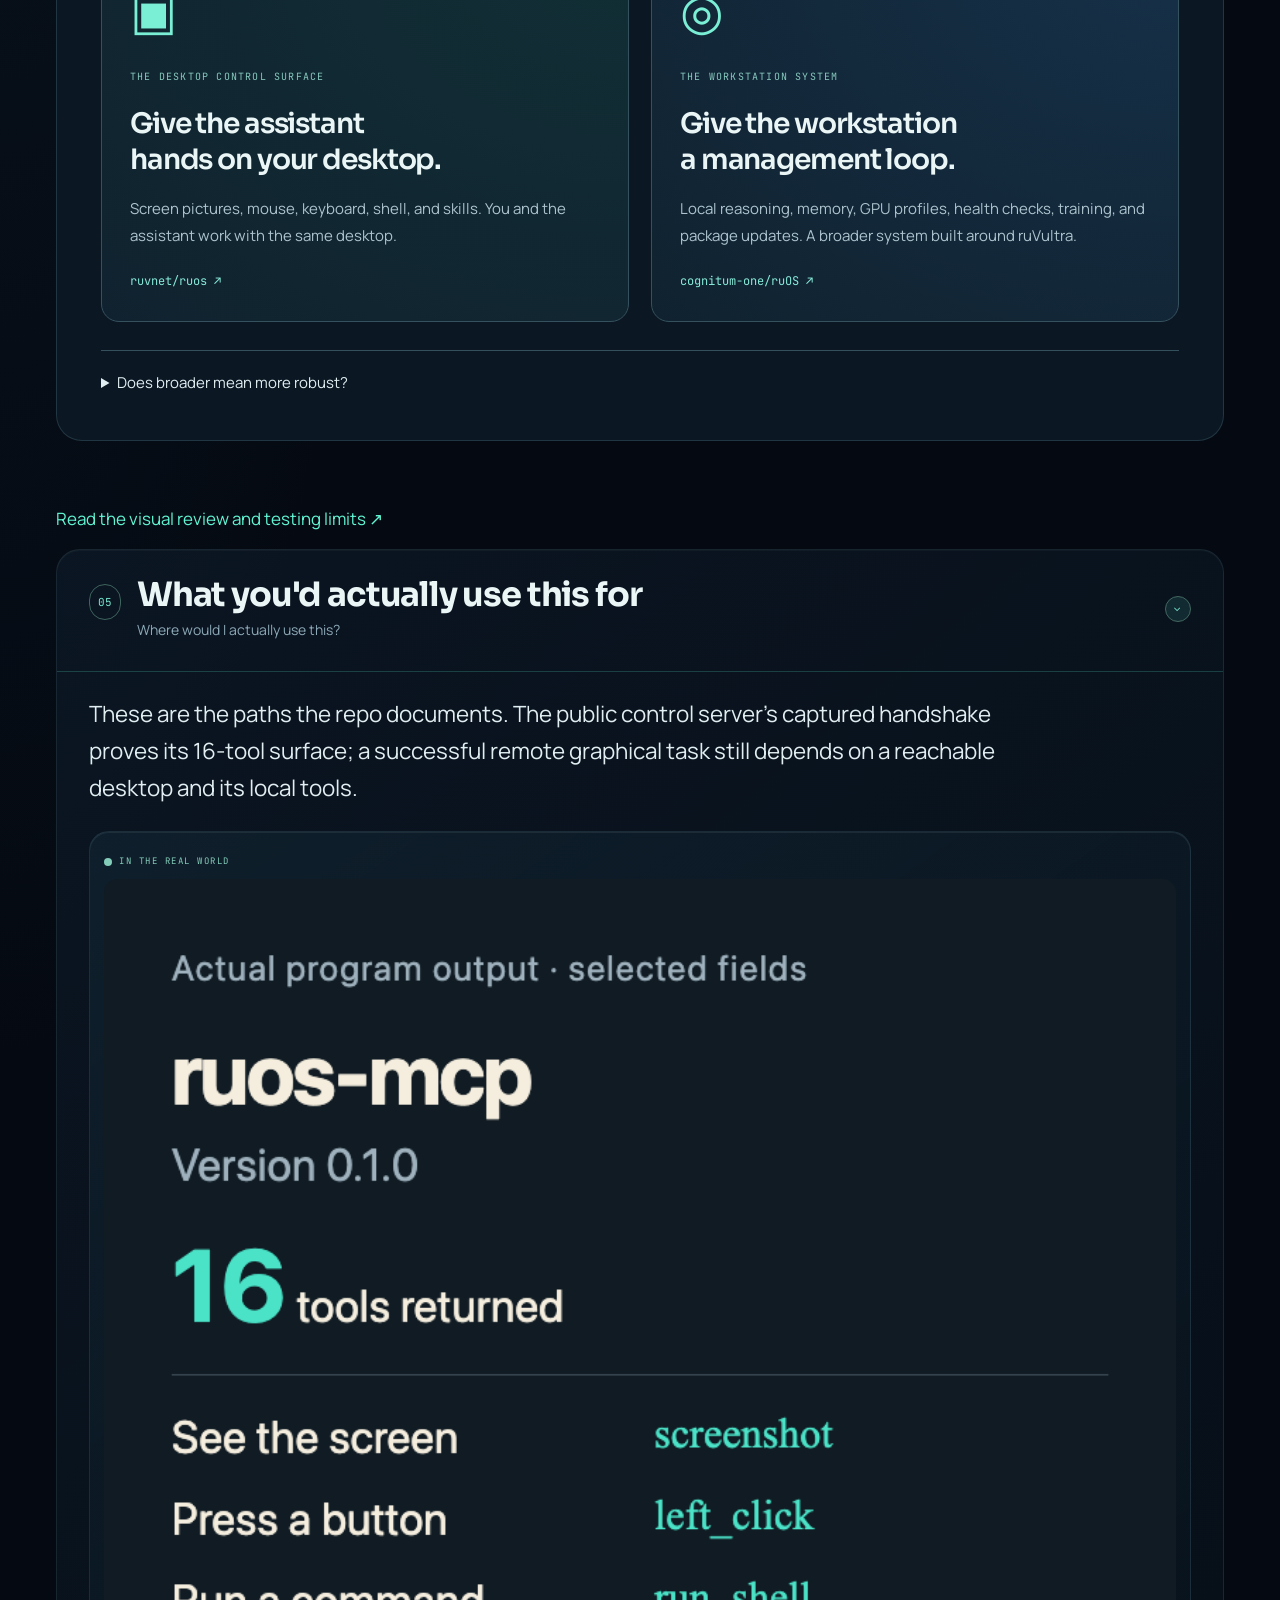
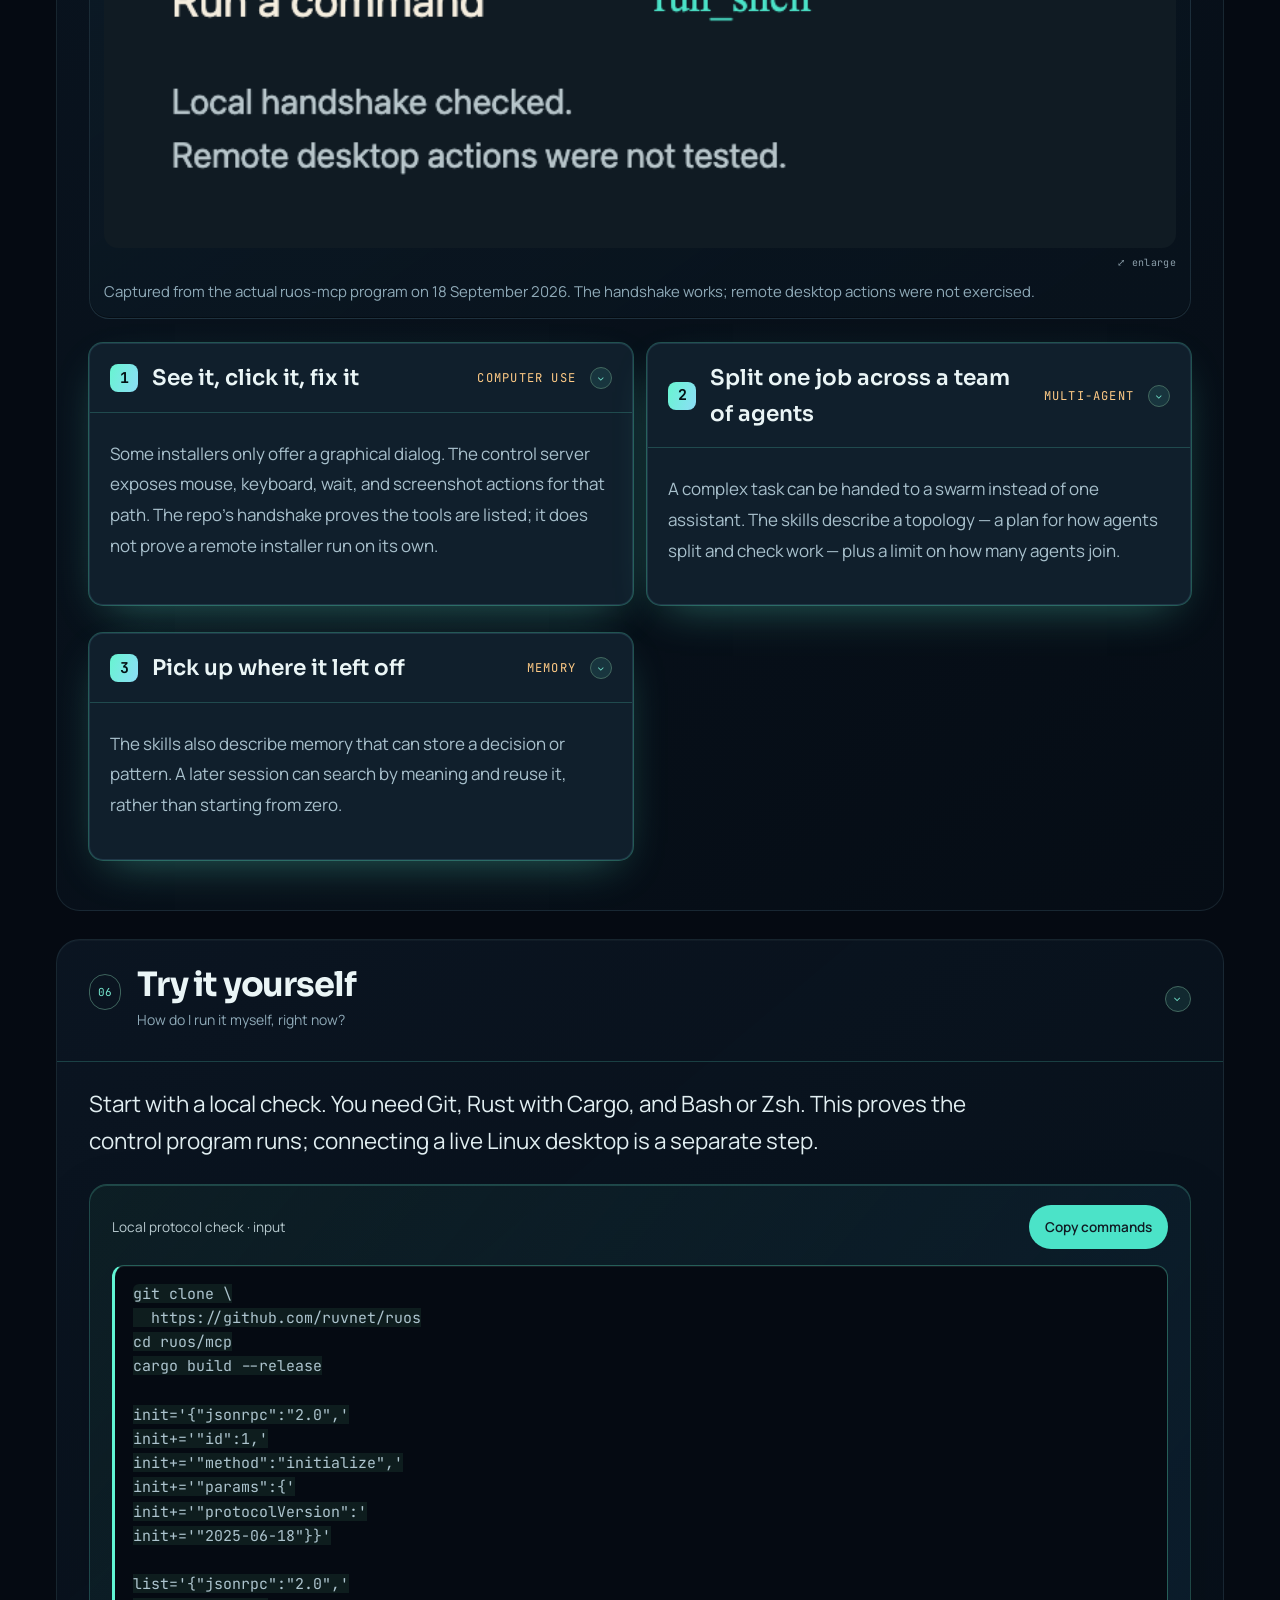
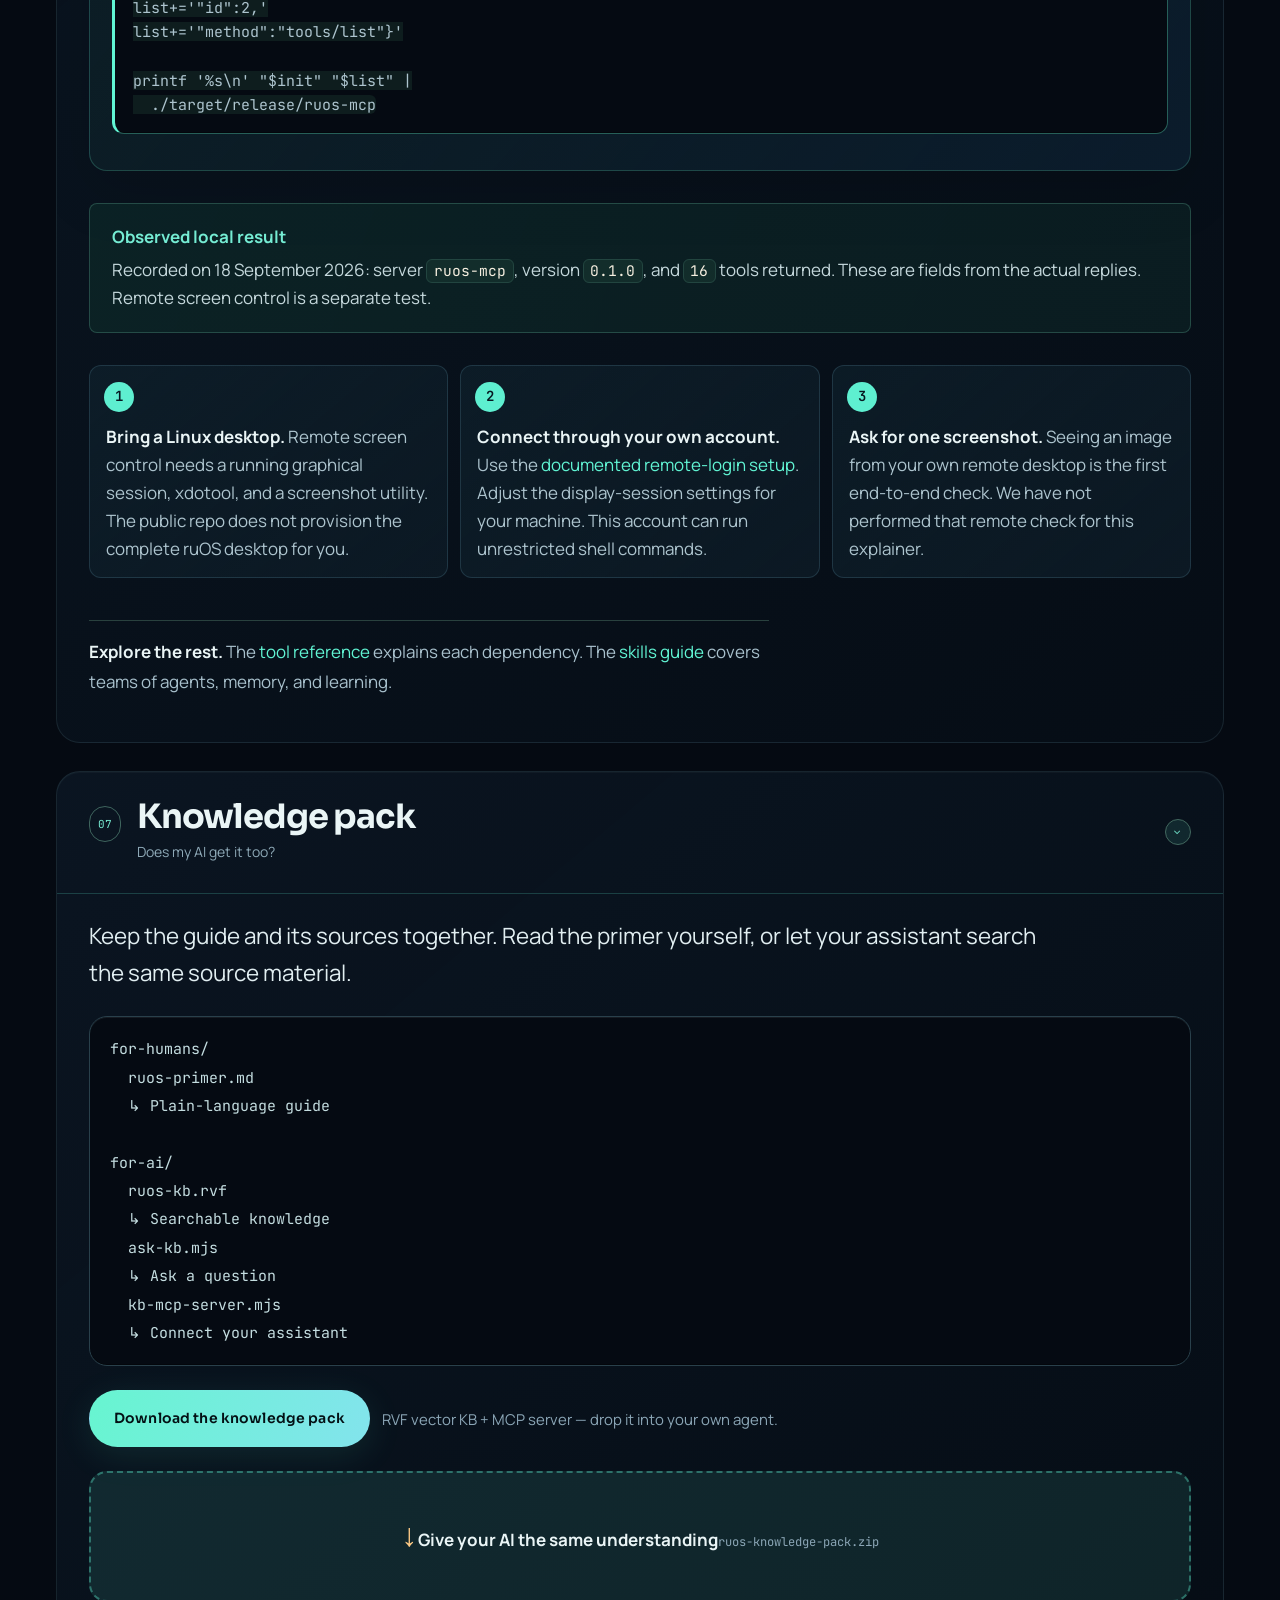
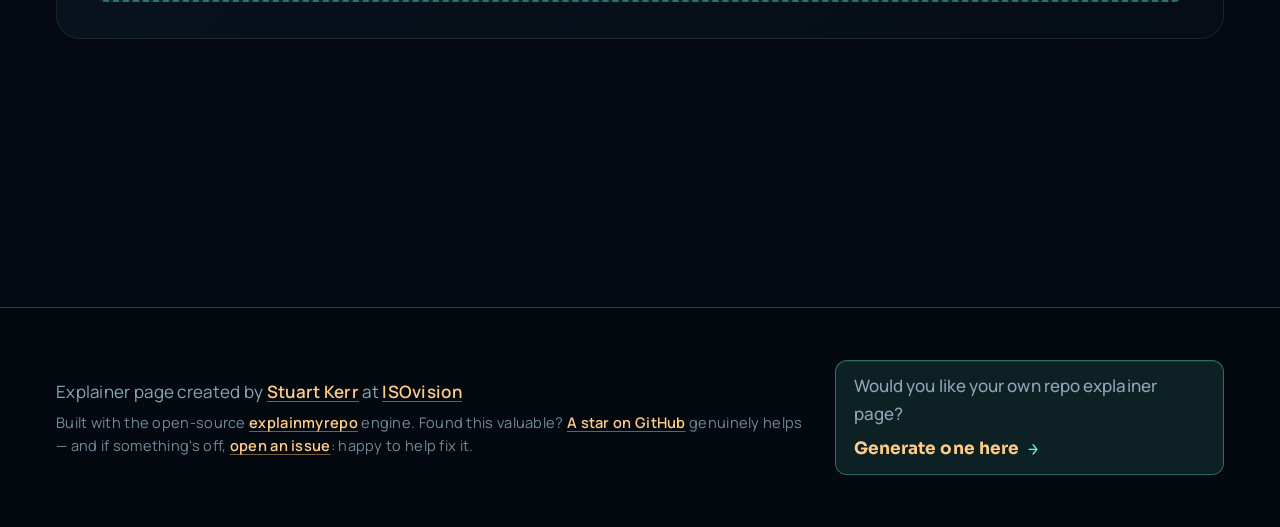
==== commit 46422181: "Add Three.js scenes and distinguish the two ruOS projects" ====
--- a/index.html
+++ b/index.html
@@ -7,7 +7,7 @@
   <meta name="description" content="A real desktop an assistant can use.">
   <meta name="author" content="Independent explainer for ruvnet's ruos — built by Stuart Kerr at ISOvision.ai">
   <link rel="canonical" href="https://ruos-explainer.netlify.app/">
-  <meta name="theme-color" content="#4be3c8">
+  <meta name="theme-color" content="#61f5d4">
   <meta property="og:type" content="website">
   <meta property="og:title" content="ruos — A real desktop an assistant can use.">
   <meta property="og:description" content="A real desktop an assistant can use.">
@@ -28,7 +28,7 @@
   <link rel="apple-touch-icon" href="assets/apple-touch-icon.png">
   <link rel="preconnect" href="https://fonts.googleapis.com">
   <link rel="preconnect" href="https://fonts.gstatic.com" crossorigin>
-  <link rel="stylesheet" href="https://fonts.googleapis.com/css2?family=Space+Grotesk:wght@500;600;700&amp;family=Inter:wght@400;500;600&amp;family=JetBrains+Mono:wght@400;500&amp;display=swap">
+  <link rel="stylesheet" href="https://fonts.googleapis.com/css2?family=Sora:wght@400;500;600;700&amp;family=Manrope:wght@400;500;600;700&amp;family=JetBrains+Mono:wght@400;500&amp;display=swap">
   <link rel="stylesheet" href="styles.css">
   <script type="application/ld+json">
 {
@@ -83,8 +83,8 @@
     <div class="wrap">
       <div class="hero-grid">
         <div>
-          <span class="eyebrow">ruOS · From answer to action</span>
-          <h1>Beyond the chat box.</h1>
+          <span class="eyebrow">ruOS / intelligence, with a desktop</span>
+          <h1>Beyond the<br><span>chat box.</span></h1>
           <p class="lede">ruOS gives an assistant a real computer for research, writing, code, and the clicks in between. You can watch the same screen and take over.</p>
           
           <p class="attrib-lede">An <strong>independent explainer</strong> for <strong>rUv <span class="attrib-handle">(ruvnet)</span></strong>'s <a href="https://github.com/ruvnet/ruos" target="_blank" rel="noopener">ruos</a> — built to take you from "never seen it" to "ready to implement".</p>
@@ -92,30 +92,77 @@
           <a class="cta" href="#what-it-is">See the idea</a>
           <a class="cta ghost" href="#try-it">Try the example</a>
           </div>
+        <div class="meta-row"><span><b>One desktop</b> shared by you + AI</span><span><b>Illustrated</b> observe → act → verify</span></div>
         </div>
         <figure class="hero-art">
           <button type="button" class="diagram-zoom" data-src="assets/hero.png" data-alt="An illustrative mint cursor crosses from the request Finish setup to an app showing Done." aria-label="Enlarge: An illustrative mint cursor crosses from the request Finish setup to an app showing Done."><img src="assets/hero.png" alt="An illustrative mint cursor crosses from the request Finish setup to an app showing Done."></button>
         </figure>
       </div><div class="hero-motion" style="position:relative">
-      <div class="hero-refusal" role="img" aria-label="An illustrative assistant presses Next, sees Done, and checks a fresh screen picture."><svg xmlns="http://www.w3.org/2000/svg" viewBox="0 0 600 320" role="img" aria-labelledby="hs-title hs-desc" data-archetype="journey">
-<title id="hs-title">An illustrative setup task</title><desc id="hs-desc">The assistant's cursor presses Next. In this example the progress bar fills and the button changes to Done. A new screen picture lets the assistant check the result. This is an illustration, not a live desktop.</desc>
-<style>.hs-text{font:600 26px Arial,sans-serif;fill:#f5eedf}.hs-muted{font:400 25px Arial,sans-serif;fill:#b9cbd0}.hs-dark{fill:#101b23}.hs-cursor{animation:hs-click 9s ease infinite}.hs-fill{animation:hs-fill 9s ease infinite}.hs-next{animation:hs-next 9s ease infinite}.hs-done{animation:hs-done 9s ease infinite;opacity:1}.hs-check{animation:hs-check 9s ease infinite;opacity:1}@keyframes hs-click{0%,15%{transform:translate(270px,77px)}38%,50%{transform:translate(505px,221px)}55%,100%{transform:translate(528px,240px)}}@keyframes hs-fill{0%,44%{width:84px}67%,100%{width:192px}}@keyframes hs-next{0%,62%{opacity:1}67%,100%{opacity:0}}@keyframes hs-done{0%,62%{opacity:0}67%,100%{opacity:1}}@keyframes hs-check{0%,73%{opacity:0}80%,100%{opacity:1}}@media(prefers-reduced-motion:reduce){.hs-cursor,.hs-fill,.hs-next,.hs-done,.hs-check{animation:none}.hs-cursor{transform:translate(528px,240px)}.hs-fill{width:192px}.hs-next{opacity:0}.hs-done,.hs-check{opacity:1}}</style>
-<rect width="600" height="320" rx="20" fill="#101b23"/>
-<text class="hs-muted" x="25" y="37">An example: finish setup</text>
-<path d="M28 73h200q16 0 16 16v56q0 16-16 16h-27l-17 18v-18H44q-16 0-16-16V89q0-16 16-16" fill="#4be3c8"/>
-<text class="hs-text hs-dark" x="47" y="108">Assistant</text><text class="hs-muted hs-dark" x="47" y="142">Finish setup</text>
-<path d="M248 120h60m-9-8 9 8-9 8" fill="none" stroke="#4be3c8" stroke-width="4" stroke-linecap="round"/>
-<rect x="319" y="69" width="258" height="186" rx="16" fill="#f5eedf"/>
-<text class="hs-text hs-dark" x="345" y="107">Setup</text>
-<rect x="346" y="132" width="192" height="14" rx="7" fill="#b9c8c4"/><rect class="hs-fill" x="346" y="132" width="192" height="14" rx="7" fill="#1ea48f"/>
-<g class="hs-next"><rect x="372" y="174" width="143" height="58" rx="14" fill="#ffd18b"/><text class="hs-text hs-dark" x="444" y="211" text-anchor="middle">Next</text></g>
-<g class="hs-done"><rect x="372" y="174" width="143" height="58" rx="14" fill="#4be3c8"/><text class="hs-text hs-dark" x="444" y="211" text-anchor="middle">Done ✓</text></g>
-<g class="hs-cursor"><path d="M0 0v31l9-8 8 15 9-5-8-15 13-1Z" fill="#101b23" stroke="#f5eedf" stroke-width="3" stroke-linejoin="round"/></g>
-<g class="hs-check"><circle cx="114" cy="224" r="28" fill="#4be3c8"/><path d="m101 224 9 10 18-22" fill="none" stroke="#101b23" stroke-width="5" stroke-linecap="round" stroke-linejoin="round"/></g>
-<path d="M444 265v21H159m10-8-10 8 10 8" fill="none" stroke="#4be3c8" stroke-width="3" stroke-linecap="round"/>
-<text class="hs-muted" x="29" y="296">Look again</text>
+      <div class="hero-refusal" role="img" aria-label="Illustration of an assistant using a shared desktop: observing a note, sending a save action, then checking Saved."><svg xmlns="http://www.w3.org/2000/svg" viewBox="0 0 620 560" role="img" aria-labelledby="title desc">
+  <title id="title">ruOS research desktop illustration</title>
+  <desc id="desc">A dark chrome desktop display shows a research note, a save command, and a Saved confirmation, with floating screen-picture and action panels.</desc>
+  <defs>
+    <linearGradient id="bg" x2="1" y2="1"><stop stop-color="#071116"/><stop offset="1" stop-color="#102a31"/></linearGradient>
+    <linearGradient id="glass" x2="0" y2="1"><stop stop-color="#172b33"/><stop offset="1" stop-color="#0b171d"/></linearGradient>
+    <filter id="glow"><feGaussianBlur stdDeviation="6" result="b"/><feMerge><feMergeNode in="b"/><feMergeNode in="SourceGraphic"/></feMerge></filter>
+  </defs>
+  <rect width="620" height="560" rx="28" fill="url(#bg)"/>
+  <ellipse cx="310" cy="493" rx="230" ry="26" fill="#4be3c8" opacity=".12" filter="url(#glow)"/>
+  <path d="M88 440C175 501 335 487 478 414" fill="none" stroke="#4be3c8" stroke-width="2" opacity=".7"/>
+  <g transform="translate(108 74)">
+    <rect width="405" height="296" rx="20" fill="#16272f" stroke="#324c53" stroke-width="5"/>
+    <rect x="17" y="17" width="371" height="262" rx="13" fill="url(#glass)" stroke="#4be3c8" stroke-width="2"/>
+    <rect x="17" y="17" width="371" height="10" rx="5" fill="#4be3c8" opacity=".9"/>
+    <text x="40" y="62" fill="#4be3c8" font-family="Arial,sans-serif" font-size="22" font-weight="700">ruOS</text>
+    <text x="40" y="102" fill="#f5eedf" font-family="monospace" font-size="16">One screen for people and AI</text>
+    <text x="40" y="137" fill="#c6d8d5" font-family="monospace" font-size="14">Research note / research-note.md</text>
+    <text x="40" y="166" fill="#8da9ae" font-family="monospace" font-size="13">Check actions with a new picture</text>
+    <text x="40" y="209" fill="#ffd18b" font-family="monospace" font-size="15">Action sent · result unknown</text>
+    <text x="40" y="248" fill="#4be3c8" font-family="monospace" font-size="15">Saved · confirmed on screen</text>
+  </g>
+  <g transform="translate(36 152) rotate(-7)">
+    <rect width="182" height="108" rx="12" fill="#101e26" stroke="#4be3c8" stroke-width="2"/>
+    <text x="16" y="29" fill="#4be3c8" font-family="Arial,sans-serif" font-size="12" font-weight="700">Screen picture</text>
+    <text x="16" y="58" fill="#c6d8d5" font-family="monospace" font-size="11">Observe the note</text>
+    <text x="16" y="82" fill="#4be3c8" font-family="monospace" font-size="11">Choose an action</text>
+  </g>
+  <g transform="translate(408 323) rotate(7)">
+    <rect width="175" height="108" rx="12" fill="#101e26" stroke="#ffd18b" stroke-width="2"/>
+    <text x="16" y="29" fill="#ffd18b" font-family="Arial,sans-serif" font-size="12" font-weight="700">Action</text>
+    <text x="16" y="58" fill="#c6d8d5" font-family="monospace" font-size="11">command sent</text>
+    <text x="16" y="82" fill="#ffd18b" font-family="monospace" font-size="11">result unknown</text>
+  </g>
+  <path d="m330 340 8 37 13-12 12 22 10-6-12-22 18-2z" fill="#ffd18b" stroke="#071116" stroke-width="4" stroke-linejoin="round"/>
 </svg>
-</div></div>
+</div>
+      <div class="hero-3d" data-hero-3d aria-hidden="true" style="position:absolute;inset:0;opacity:0;transition:opacity .9s ease;pointer-events:none"></div>
+      <script type="module">
+        (async () => {
+          const host = document.querySelector('[data-hero-3d]');
+          if (!host) return;
+          if (window.matchMedia && window.matchMedia('(prefers-reduced-motion: reduce)').matches) return;
+          try {
+            const probe = document.createElement('canvas');
+            if (!(probe.getContext('webgl2') || probe.getContext('webgl'))) return;   // no WebGL: keep the flat scene
+            const scene = await import('./assets/hero3d.js');
+            if (typeof scene.mount !== 'function') return;
+            await scene.mount(host, { label: "Illustration of an assistant using a shared desktop: observing a note, sending a save action, then checking Saved." });
+            host.style.opacity = '1';
+            // The flat scene STAYS in the DOM (fallback + screen readers) but stops drawing over the
+            // 3D one: composited together they double every element — two walls, two figures — which
+            // looked muddled on the first live render of ruview-explainer.
+            const flat = host.parentElement && host.parentElement.querySelector('.hero-refusal');
+            // .hero-refusal carries "animation: hero-enter ... both", and a filled animation BEATS an
+            // inline style — the first attempt set opacity and nothing happened. Clear the animation
+            // and set the value as !important, or the two scenes keep drawing over each other.
+            if (flat) {
+              flat.style.animation = 'none';
+              flat.style.transition = 'opacity .9s ease';
+              flat.style.setProperty('opacity', '0', 'important');
+            }
+          } catch (err) { /* blocked CDN, WebGL loss, scene throw — the page below is already correct */ }
+        })();
+      </script></div>
     </div>
   </section>
     <div class="sections">
@@ -135,7 +182,7 @@
       
       <figure class="figure">
         <span class="tier friendly">The problem</span>
-        <button type="button" class="diagram-zoom" data-src="assets/problem.png" data-alt="Advice says Now click Next while the setup panel remains unfinished." aria-label="Enlarge: Advice says Now click Next while the setup panel remains unfinished."><img src="assets/problem.png" alt="Advice says Now click Next while the setup panel remains unfinished." loading="lazy"></button>
+        <button type="button" class="diagram-zoom" data-src="assets/problem-cinematic.svg" data-alt="The assistant has delivered its reply, but a setup window still waits for the human to click Next." aria-label="Enlarge: The assistant has delivered its reply, but a setup window still waits for the human to click Next."><img src="assets/problem-cinematic.svg" alt="The assistant has delivered its reply, but a setup window still waits for the human to click Next." loading="lazy"></button>
         <figcaption>The words are finished. The task is still waiting. Illustration, not a product screenshot.</figcaption>
       </figure>
       </div>
@@ -215,20 +262,31 @@
 <nav class="ruos-mobile-nav" aria-label="Quick guide"><a href="#what-it-is">The idea</a><a href="#try-it">Try it</a><a href="#get-started">Build it</a></nav>
 <script>(()=>{function init(){const steps=document.querySelector('#get-started .steps');if(steps&&steps.children.length===5){const result=document.createElement('div');result.className='local-result';result.innerHTML=steps.firstElementChild.innerHTML;steps.firstElementChild.remove();steps.before(result);const resources=document.createElement('p');resources.className='setup-resources';resources.innerHTML=steps.lastElementChild.innerHTML;steps.lastElementChild.remove();steps.after(resources);}const quick=document.querySelector('.ruos-mobile-nav');document.querySelector('.site-head .wrap').append(quick);const panel=document.querySelector('#get-started .install-block'),code=panel?.querySelector('code');if(panel&&code&&!panel.querySelector('.local-check-copy')){const tools=document.createElement('div');tools.className='local-check-copy';tools.innerHTML='<span>Local protocol check · input</span><button type="button">Copy commands</button>';const button=tools.querySelector('button');button.addEventListener('click',async()=>{try{await navigator.clipboard.writeText(code.textContent);button.textContent='Copied ✓';}catch{button.textContent='Select code to copy';} });panel.prepend(tools);}document.querySelectorAll('a[href^="#"]').forEach(link=>link.addEventListener('click',()=>{const target=document.getElementById(link.getAttribute('href').slice(1));if(target?.matches('details'))target.open=true;else if(target?.closest('details'))target.closest('details').open=true;}));}if(document.readyState==='loading')document.addEventListener('DOMContentLoaded',init,{once:true});else init();})();</script><style>#get-started .steps>li:first-child{grid-column:1 / -1;background:#112e2b;border-color:#357967}#get-started .steps>li:first-child strong{color:#75ecd3}#get-started .steps>li:first-child code{color:#f5eedf;font-size:1.1em}</style><style>.ruos-lab h2,.ruos-lab>p,.ruos-lab .lab-tag{color:#101b23}.ruos-lab .lab-caption{color:#455954}.lab-app h3{color:#f5eedf}</style><style>#get-started .install-block .code-block{width:100%;max-width:100%;white-space:pre-wrap;overflow-wrap:anywhere;word-break:break-word}#the-pack .tree{white-space:pre-wrap!important;overflow-wrap:anywhere}.steps code{overflow-wrap:anywhere}@media(min-width:700px){#get-started .steps>li:last-child{grid-column:1 / -1}}</style><style>@media(min-width:900px){#problem>.body,#what-it-is>.body,#the-insight>.body{display:grid;grid-template-columns:.9fr 1.1fr;gap:0 2rem;align-content:start}#problem>.body>.figure,#what-it-is>.body>.figure,#the-insight>.body>.figure{grid-column:2;grid-row:1 / span 5;margin:1.2rem 0}#problem>.body>p,#what-it-is>.body>p,#the-insight>.body>p{grid-column:1}.figure.concept{max-width:560px;margin-left:auto;margin-right:auto}}</style><style>.hero .attrib-lede{display:none}.hero{padding-top:clamp(2.5rem,6vw,5rem)}.hero-grid{grid-template-columns:1fr 1fr;gap:3rem}.hero-art,.hero-art img{animation:none}.hero-refusal{margin-top:2rem}@media(max-width:650px){.hero-grid{display:grid;grid-template-columns:1fr;gap:1.25rem}.hero-grid>div:first-child{display:contents}.hero-grid .eyebrow{order:0}.hero-grid h1{order:1;margin:0}.hero-grid .hero-art{order:2;margin:0}.hero-grid .lede{order:3;margin:0}.hero-grid .cta-row{order:4;margin:.5rem 0}.hero-refusal{margin-top:2rem}}</style>
 
-<section id="try-it" class="ruos-lab" aria-labelledby="lab-title">
-<style>
-.ruos-lab{margin:4rem 0;padding:clamp(1.2rem,4vw,3rem);background:#f5eedf;color:#101b23;border-radius:16px}.ruos-lab h2,.ruos-lab p{color:#101b23}.ruos-lab h2{font-size:clamp(2rem,4vw,3.4rem);line-height:1.08;letter-spacing:-.04em;margin:.6rem 0 1rem}.ruos-lab p{max-width:56ch}.lab-tag{font-size:.8rem;letter-spacing:.12em;text-transform:uppercase;font-weight:700;color:#087863}.lab-layout{display:grid;grid-template-columns:1fr 1.1fr;gap:2rem;margin-top:2rem;align-items:start}.lab-actions{display:grid;gap:.6rem}.lab-actions button{font:inherit;text-align:left;background:transparent;border:1px solid #a7afa5;border-radius:8px;padding:1rem;color:#101b23;cursor:pointer}.lab-actions button:focus-visible{outline:3px solid #087863;outline-offset:3px}.lab-actions button[aria-pressed=true]{background:#101b23;color:#f5eedf;border-color:#101b23}.lab-actions b{display:inline-block;margin-right:.8rem;color:#087863}.lab-actions button[aria-pressed=true] b{color:#4be3c8}.lab-screen{position:relative;background:#101b23;color:#f5eedf;border-radius:12px;overflow:hidden;box-shadow:0 16px 32px #101b231c}.lab-bar{border-bottom:1px solid #40505b;padding:1rem 1.3rem;color:#b4c6ce;display:flex;justify-content:space-between;font-size:.85rem}.lab-app{position:relative;padding:1.5rem;min-height:220px}.lab-app h3{font-size:1.5rem;color:#f5eedf;margin:0 0 1.5rem}.lab-meter{height:12px;border-radius:6px;background:#33434d;overflow:hidden}.lab-meter span{display:block;height:100%;width:60%;background:#ffd18b;transition:width .6s ease,background .3s}.lab-screen[data-stage='3'] .lab-meter span{width:100%;background:#4be3c8}.lab-next{margin-top:1.5rem;display:inline-flex;background:#ffd18b;color:#101b23;padding:.6rem 1.4rem;border-radius:6px;font-weight:700;gap:.5rem}.lab-screen[data-stage='3'] .lab-next{background:#4be3c8}.lab-capture{display:none;position:absolute;inset:.6rem;border:3px solid #4be3c8;border-radius:10px;pointer-events:none}.lab-screen[data-stage='3'] .lab-capture{display:block}.lab-unknown{display:none;position:absolute;inset:0;background:#101b23f5;color:#ffd18b;place-items:center;text-align:center;padding:1.5rem}.lab-screen[data-stage='2'] .lab-unknown{display:grid}.lab-unknown strong{display:block;font-size:clamp(1.5rem,4vw,2.4rem);color:#ffd18b}.lab-question{display:grid;place-items:center;width:4rem;height:4rem;margin:0 auto .8rem;border:3px solid #ffd18b;border-radius:50%;font-size:2.5rem;font-weight:800}.lab-status{padding:1rem 1.3rem;border-top:1px solid #40505b;font-size:1rem;min-height:80px;line-height:1.5}.lab-tool{font:14px ui-monospace,monospace;padding:0;border:0;background:none;color:#4be3c8;display:block;margin-top:.4rem}.lab-caption{font-size:.85rem;color:#4b5d5c!important;margin-top:1.5rem!important}@media(max-width:650px){.lab-layout{grid-template-columns:1fr}.lab-app{min-height:180px}.lab-actions button{min-height:50px}}@media(prefers-reduced-motion:reduce){.lab-meter span{transition:none}}
-</style>
-<span class="lab-tag">A guided example</span><h2 id="lab-title">A command is only half the job.</h2>
-<p>The assistant must look again to learn whether its action worked. Step through saving a research note.</p>
-<div class="lab-layout"><div class="lab-actions" role="group" aria-label="Choose a step in the example">
-<button type="button" data-lab-step="1" aria-pressed="true"><b>01</b> Look at the screen</button>
-<button type="button" data-lab-step="2" aria-pressed="false"><b>02</b> Save the notes</button>
-<button type="button" data-lab-step="3" aria-pressed="false"><b>03</b> Check the result</button>
-</div><div class="lab-screen" data-stage="1"><div class="lab-bar"><span>Research notes</span><span>Illustration</span></div><div class="lab-app"><h3 id="lab-button">notes.md · Unsaved</h3><div class="lab-note"><strong>Research: shared desktops</strong><p>One screen for people and AI.</p><p>Check each action with a new picture.</p></div><span class="lab-next">Draft in editor</span><div class="lab-capture" aria-hidden="true"></div><div class="lab-unknown" aria-hidden="true"><div><span class="lab-question">?</span><strong>Action sent</strong><span>Result not checked</span></div></div></div><div class="lab-status" role="status" aria-live="polite"><span id="lab-message">The screen shows notes.md is unsaved. The task is waiting.</span><code class="lab-tool" id="lab-tool">screenshot</code></div></div></div>
-<p class="lab-caption">An interactive illustration of the control loop, not a connection to a running desktop. A real assistant must choose its next action from what it sees.</p>
-<script>(()=>{const root=document.querySelector('#try-it');const screen=root.querySelector('.lab-screen');const message=root.querySelector('#lab-message');const tool=root.querySelector('#lab-tool');const title=root.querySelector('#lab-button');const states={1:{title:'notes.md · Unsaved',message:'The screen shows notes.md is unsaved. The task is waiting.',tool:'screenshot'},2:{title:'notes.md · Unsaved',message:'A save command was sent. The assistant does not know the outcome yet.',tool:'Ctrl+S'},3:{title:'notes.md · Saved',message:'A fresh picture shows notes.md is Saved. The assistant can confirm the note is stored.',tool:'screenshot'} };root.querySelectorAll('[data-lab-step]').forEach(button=>button.addEventListener('click',()=>{const step=button.dataset.labStep;screen.dataset.stage=step;const state=states[step];title.textContent=state.title;root.querySelector('.lab-next').textContent=step==='3'?'Saved ✓':'Draft in editor';message.textContent=state.message;tool.textContent=state.tool;root.querySelectorAll('[data-lab-step]').forEach(item=>item.setAttribute('aria-pressed',String(item===button)));}));})();</script>
-</section><style>.nav-links a{color:#aebfc6!important}@media(max-width:650px){.ruos-mobile-nav{top:9px;right:13px;bottom:auto;left:auto;transform:none;background:transparent;border:0;box-shadow:none;padding:0;gap:0}.ruos-mobile-nav a{min-width:0;padding:12px 8px;font-size:12px}.explainer-footer{padding-bottom:35px!important}}</style><style>.diagram-zoom::after{position:static;display:block;opacity:1;background:none;border:0;text-align:right;padding:8px 0 0;font-size:12px;color:#b9cbd0}.diagram-zoom:focus-visible{outline:2px solid #4be3c8;outline-offset:5px}@media(max-width:650px){.ruos-mobile-nav{position:static;transform:none;margin-left:auto;flex-shrink:0}.site-head .wrap{gap:8px}.ruos-mobile-nav a{font-size:12px;padding:14px 7px}}</style><style>#get-started .steps{max-width:none}#get-started .steps>li:first-child{grid-column:auto;background:var(--bg-2);border-color:var(--line)}#get-started .steps>li:first-child strong{color:var(--ink)}.local-result{margin-top:2rem;padding:1.2rem 1.4rem;background:#112e2b;border:1px solid #357967;border-radius:8px;color:#c5d8dc;line-height:1.65}.local-result strong{display:block;color:#75ecd3;margin-bottom:.3rem}.local-result code{color:#f5eedf}.setup-resources{padding-top:1rem;border-top:1px solid #29413e}@media(min-width:950px){#get-started .steps{grid-template-columns:repeat(3,minmax(0,1fr))}}</style><style>#how-it-works .dual{align-items:start}.lab-note{border-left:2px solid #4e7772;padding-left:1rem}.lab-note strong{font-size:1rem;font-weight:600;color:#e5efe9}.ruos-lab .lab-note p{color:#b9cbd0;font-size:.95rem;line-height:1.5;margin:.5rem 0}.lab-next{margin-top:1rem}.lab-unknown{background:#101b23}#get-started .steps li{padding-top:3.6rem;padding-left:1rem}#get-started .steps li:before{top:1rem}@media(max-width:650px){#get-started .code-block{font-size:13px;line-height:1.65;padding:1rem}}</style><style>@media(min-width:950px){#get-started .steps>li:last-child{grid-column:auto}}@media(max-width:650px){#get-started .install-block{padding:12px;margin-inline:-8px}#get-started .code-block{font-size:14px;padding:10px}}</style><style>@media(min-width:900px){#what-it-is>.body,#the-insight>.body{grid-template-columns:minmax(0,1fr) minmax(0,420px)}#what-it-is>.body>.figure,#the-insight>.body>.figure{width:100%;max-width:420px;justify-self:end}}</style>
+<style>.nav-links a{color:#aebfc6!important}@media(max-width:650px){.ruos-mobile-nav{top:9px;right:13px;bottom:auto;left:auto;transform:none;background:transparent;border:0;box-shadow:none;padding:0;gap:0}.ruos-mobile-nav a{min-width:0;padding:12px 8px;font-size:12px}.explainer-footer{padding-bottom:35px!important}}</style><style>.diagram-zoom::after{position:static;display:block;opacity:1;background:none;border:0;text-align:right;padding:8px 0 0;font-size:12px;color:#b9cbd0}.diagram-zoom:focus-visible{outline:2px solid #4be3c8;outline-offset:5px}@media(max-width:650px){.ruos-mobile-nav{position:static;transform:none;margin-left:auto;flex-shrink:0}.site-head .wrap{gap:8px}.ruos-mobile-nav a{font-size:12px;padding:14px 7px}}</style><style>#get-started .steps{max-width:none}#get-started .steps>li:first-child{grid-column:auto;background:var(--bg-2);border-color:var(--line)}#get-started .steps>li:first-child strong{color:var(--ink)}.local-result{margin-top:2rem;padding:1.2rem 1.4rem;background:#112e2b;border:1px solid #357967;border-radius:8px;color:#c5d8dc;line-height:1.65}.local-result strong{display:block;color:#75ecd3;margin-bottom:.3rem}.local-result code{color:#f5eedf}.setup-resources{padding-top:1rem;border-top:1px solid #29413e}@media(min-width:950px){#get-started .steps{grid-template-columns:repeat(3,minmax(0,1fr))}}</style><style>#how-it-works .dual{align-items:start}.lab-note{border-left:2px solid #4e7772;padding-left:1rem}.lab-note strong{font-size:1rem;font-weight:600;color:#e5efe9}.ruos-lab .lab-note p{color:#b9cbd0;font-size:.95rem;line-height:1.5;margin:.5rem 0}.lab-next{margin-top:1rem}.lab-unknown{background:#101b23}#get-started .steps li{padding-top:3.6rem;padding-left:1rem}#get-started .steps li:before{top:1rem}@media(max-width:650px){#get-started .code-block{font-size:13px;line-height:1.65;padding:1rem}}</style><style>@media(min-width:950px){#get-started .steps>li:last-child{grid-column:auto}}@media(max-width:650px){#get-started .install-block{padding:12px;margin-inline:-8px}#get-started .code-block{font-size:14px;padding:10px}}</style><style>@media(min-width:900px){#what-it-is>.body,#the-insight>.body{grid-template-columns:minmax(0,1fr) minmax(0,420px)}#what-it-is>.body>.figure,#the-insight>.body>.figure{width:100%;max-width:420px;justify-self:end}}</style><style>:root{--maxw:1280px;--accent:#61f5d4;--accent-2:#ffcb86;--accent-3:#8bbfff;--ink:#eaf5f6;--ink-2:#adc4ce;--muted:#8ba6b6;--bg:#050a12;--bg-2:#0a1520;--surface:#0b1722;--ridge:#29404b;--spectrum:linear-gradient(110deg,#67f5d0,#8dddf7);--radius:18px;--radius-s:12px}
+html{scroll-padding-top:90px}body{background:radial-gradient(ellipse at 80% 6%,#12354160,transparent 28%),radial-gradient(ellipse at 0% 40%,#17354d45,transparent 28%),#050a12;color:var(--ink)}body::before{opacity:.035}.prov-banner{background:#050a12;border-color:#15222d}.prov-banner p{font-size:12px}.site-head{background:#06101bdf;backdrop-filter:blur(18px);border-bottom:1px solid #263c465e}.site-head .wrap{min-height:76px}.brand{font-weight:700;letter-spacing:-.04em}.nav-links a{color:#b5c7d1!important}.site-head::after{content:'';position:absolute;bottom:-1px;height:2px;left:0;width:var(--scroll,0%);background:linear-gradient(90deg,#5ff3d0,#86bfff);box-shadow:0 0 16px #65f5d16b}
+.hero{position:relative;padding:4.5rem 0 3rem;overflow:hidden}.hero>.wrap{display:grid;grid-template-columns:.9fr 1.1fr;gap:2rem;align-items:center;min-height:570px}.hero-grid{display:contents!important}.hero-grid>div{grid-column:1;grid-row:1;display:block!important}.hero-art{display:none!important}.hero h1{font-size:clamp(3.6rem,5.8vw,5.5rem);line-height:1.03;letter-spacing:-.065em;font-weight:650;max-width:10ch;margin:1.5rem 0}.hero h1 span{display:block;background:linear-gradient(110deg,#edfaff 6%,#79f9d6 58%,#8ac8fb);background-clip:text;color:transparent}.hero .eyebrow{font-size:11px;letter-spacing:.2em;color:#84dbc9}.hero .lede{font-size:clamp(18px,1.6vw,21px);line-height:1.65;max-width:40ch;color:#b2c7d0}.hero .cta-row{margin-top:2rem;gap:12px}.cta{border-radius:999px;padding:1rem 1.5rem;font-size:14px;box-shadow:0 8px 36px #56eec51c;transition:transform .25s,box-shadow .25s}.cta:hover{transform:translateY(-3px);box-shadow:0 15px 45px #56eec535}.cta.ghost{background:#0e1c2a80;border:1px solid #56738185;color:#e0eef4}.hero .meta-row{display:flex;flex-wrap:wrap;gap:20px;margin-top:2rem;font-size:12px;color:#91abb8}.hero .meta-row b{color:#d8eff2;font-weight:500}
+.hero-motion{grid-column:2;grid-row:1;position:relative;min-width:0;height:580px;border:1px solid #2b495860;border-radius:36px;background:radial-gradient(ellipse at 50% 45%,#16374790,transparent 70%),linear-gradient(150deg,#1326374d,#07101b30);box-shadow:inset 0 1px #a7dce61a,0 35px 100px #0004;overflow:hidden}.hero-refusal{position:absolute!important;inset:0;padding:0!important;border:0!important;background:transparent!important;box-shadow:none!important;margin:0!important;display:flex;align-items:center}.hero-refusal svg{width:100%;height:100%;object-fit:contain}.hero-3d{pointer-events:auto!important}.hero-3d canvas{display:block;width:100%;height:100%;touch-action:pan-y}.hero-scene-label{position:absolute;top:24px;left:25px;z-index:3;font:10px var(--mono);letter-spacing:.16em;color:#bfd6dc;pointer-events:none}.hero-scene-label::before{content:'';display:inline-block;width:6px;height:6px;border-radius:50%;background:#64efcf;box-shadow:0 0 12px #64efcf;margin-right:9px}.motion-toggle{position:absolute;right:20px;bottom:18px;z-index:4;border:1px solid #5a7d8d70;border-radius:999px;color:#cce2e7;background:#091722df;padding:10px 15px;font:12px var(--sans);cursor:pointer;min-height:42px}.motion-toggle:hover{background:#153144}.motion-toggle:focus-visible,.phase-buttons button:focus-visible{outline:3px solid #ffca86;outline-offset:4px}.scene-hint{position:absolute;left:25px;bottom:22px;font:11px var(--mono);color:#a7c1cc;z-index:3;pointer-events:none}
+.sections{padding-top:1.5rem}.section{border:1px solid #30485266!important;border-radius:24px;background:linear-gradient(140deg,#10203085,#08111b75)!important;box-shadow:inset 0 1px #d6f8ff08!important;margin-bottom:28px;overflow:hidden}.section>summary{padding:28px 32px;border-color:#253d4766}.section .head-text h2{font-size:clamp(1.45rem,2.8vw,2.1rem);letter-spacing:-.035em}.section .head-text .q{font-family:var(--sans);letter-spacing:0;color:#8ea9b7!important;font-size:14px;line-height:1.6}.section .num{font-size:11px;border:1px solid #3e645d;border-radius:100px;padding:8px;color:#77ead1;letter-spacing:0}.section .chev{border-color:#42685f;border-radius:50%;color:#73e7cf}.section .body{padding:0 32px 28px}.lead-in{font-size:clamp(19px,1.75vw,23px)!important;line-height:1.65;color:#e1eef1}.section .body p:not(.lead-in){line-height:1.8;color:#a8c0cc}.figure{border:1px solid #3d5a6859!important;background:linear-gradient(145deg,#152c3a75,#08121c)!important;border-radius:20px;padding:14px}.figure .tier{font-size:9px;letter-spacing:.17em;color:#83ccb9}.figure img{border-radius:14px!important}.figure figcaption{color:#8faab8;line-height:1.6}.diagram-zoom::after{font:10px var(--mono);color:#adc2ce!important;opacity:.8}.oh{background:linear-gradient(130deg,#234f414a,#153a5347)!important;border-color:#49736670!important;border-radius:14px;box-shadow:0 0 35px #46d9b409}.section .body code{border-color:#3a685d6b;background:#2c59443d}.case{background:#101f2c!important;border:1px solid #34566a70!important;border-radius:14px;transition:transform .25s}.case:hover{transform:translateY(-3px)}.case summary{background:transparent!important}.case .tag{color:#71e9cf;background:#1a4a414a}.install-block{box-shadow:0 20px 60px #0002,inset 0 1px #67e4cb33!important;border-color:#3b85786b!important;background:linear-gradient(130deg,#14342f55,#0b1c2c)!important}.local-result{background:linear-gradient(110deg,#12453750,#11312f66);border-color:#4c8d7b66}.steps li{background:linear-gradient(140deg,#132b3770,#0c1924)!important;border:1px solid #3c607268!important}.steps li:before{background:#5eefd0;color:#061820;border-radius:50%}.pack-cta,.local-check-copy button{border-radius:999px!important}.tree{color:#c4dde0}.explainer-footer{background:#040910;border-top:1px solid #284350;color:#8eabb9}
+.control-theatre{margin:4rem 0;padding:clamp(20px,4vw,46px);background:radial-gradient(ellipse at 80% 40%,#17364d77,transparent 70%),#09131f;border:1px solid #4a6a7955;border-radius:28px;position:relative;overflow:hidden}.theatre-eyebrow{font:10px var(--mono);letter-spacing:.18em;color:#6ee4c8}.control-theatre h2{font-size:clamp(30px,4vw,48px);line-height:1.12;letter-spacing:-.05em;max-width:19ch;margin:18px 0}.control-theatre>p{max-width:55ch;color:#9ab9c8;font-size:17px}.control-canvas{position:relative;height:420px;margin-top:10px}.control-canvas>img{width:100%;height:100%;object-fit:contain}.control-canvas canvas{position:absolute;inset:0;width:100%;height:100%;touch-action:pan-y}.control-canvas[data-renderer='three-webgl']>img{visibility:hidden}.phase-buttons{display:grid;grid-template-columns:repeat(3,1fr);gap:10px;max-width:780px;margin:0 auto}.phase-buttons button{font:600 14px var(--sans);border:1px solid #355565;color:#b9d0da;border-radius:14px;background:#112536;padding:18px 12px;cursor:pointer;transition:background .2s,border .2s,transform .2s}.phase-buttons button:hover{transform:translateY(-2px)}.phase-buttons button[aria-pressed=true]{background:#1b4e45;border-color:#6bf0ce;color:#effff9;box-shadow:0 0 30px #6bf0ce10}.phase-buttons b{display:block;margin-bottom:5px;font:10px var(--mono);color:#7fcfc0}.phase-story{display:grid;grid-template-columns:1fr auto;gap:24px;align-items:center;margin:22px auto 0;max-width:780px;min-height:84px}.phase-story p{font-size:16px;line-height:1.7;color:#d3e5e9;margin:0}.phase-story code{font:12px var(--mono);background:#172d3b;border:1px solid #476b7766;border-radius:8px;color:#7fe3cf;padding:10px;white-space:nowrap}.control-theatre .scene-disclaimer{font-size:12px;color:#849fab;margin-top:24px;max-width:75ch}.fallback-label{font-size:11px;color:#8fb0bf;text-align:center}.enhanced .fallback-label{display:none}
+@media(max-width:950px){.hero>.wrap{grid-template-columns:1fr 1fr;gap:18px}.hero h1{font-size:clamp(46px,6.4vw,64px)}.hero-motion{height:520px}.hero .meta-row{gap:12px}.hero .cta{padding:.9rem 1.1rem;font-size:13px}}
+@media(max-width:650px){.prov-banner{display:none}.site-head .wrap{min-height:64px}.hero{padding:2.2rem 0 1rem}.hero>.wrap{display:flex;flex-direction:column;gap:0;min-height:0}.hero-grid>div{display:contents!important}.hero .eyebrow{order:0;align-self:flex-start;font-size:9px}.hero h1{order:1;align-self:flex-start;font-size:53px;margin:18px 0 22px;max-width:11ch}.hero-motion{order:2;align-self:stretch;width:100%;height:390px;border-radius:25px;margin-bottom:24px}.hero .lede{order:3;font-size:17px}.hero .cta-row{order:4;align-self:stretch;margin-top:8px;display:grid;grid-template-columns:1fr 1fr;gap:10px}.hero .cta{font-size:12px;text-align:center;padding:14px 10px}.hero .meta-row{order:5;margin-top:22px;font-size:10px;gap:15px}.hero-scene-label{top:20px;left:18px;font-size:8px}.scene-hint{left:18px;bottom:24px;font-size:9px}.motion-toggle{right:13px;bottom:15px;padding:9px 10px;font-size:10px;min-height:38px}.section>summary{padding:22px 18px;gap:12px}.section .body{padding:0 18px 24px}.section{border-radius:20px}.section .head-text .q{font-size:12px}.section .num{font-size:9px;padding:7px}.figure{padding:10px}.control-theatre{margin:2rem 0;border-radius:20px}.control-canvas{height:310px;margin-inline:-18px}.phase-buttons{gap:7px}.phase-buttons button{font-size:12px;padding:13px 7px;min-height:60px}.phase-story{display:block;min-height:130px}.phase-story p{font-size:14px}.phase-story code{display:inline-block;margin-top:12px}.control-theatre>p{font-size:15px}.control-theatre .scene-disclaimer{font-size:11px}.control-theatre h2{font-size:32px}.ruos-mobile-nav a{font-size:11px!important}.lead-in{font-size:19px!important}.local-check-copy{gap:12px}.control-theatre .motion-toggle{position:static;margin-top:15px}}
+@media(prefers-reduced-motion:reduce){*,*::before,*::after{animation-duration:.01ms!important;transition-duration:.01ms!important;scroll-behavior:auto!important}.hero-3d{display:none!important}.hero-refusal{opacity:1!important}.scene-hint{display:none}}
+
+.motion-toggle:disabled{cursor:default;opacity:.75}@media(prefers-reduced-motion:reduce){.control-canvas canvas{display:none!important}.control-canvas>img{visibility:visible!important}}
+
+.project-comparison{margin:3rem 0 4rem;padding:clamp(22px,4vw,44px);border:1px solid #36566280;border-radius:26px;background:#0b1722}.project-comparison h2{font-size:clamp(28px,3vw,40px);letter-spacing:-.045em;margin:20px 0}.project-comparison>p{max-width:65ch;line-height:1.7;color:#adc4ce}.comparison-pair{display:grid;grid-template-columns:1fr 1fr;gap:22px;margin:28px 0}.comparison-pair article{padding:28px;border:1px solid #35515e;border-radius:18px;background:radial-gradient(ellipse at top right,#164d444d,transparent),#10222f}.comparison-pair article:nth-child(2){background:radial-gradient(ellipse at top right,#2452844d,transparent),#10222f}.comparison-icon{display:block;font:50px var(--sans);color:#7aefd5;margin-bottom:16px}.comparison-pair small{font:10px var(--mono);letter-spacing:.12em;color:#88c9bf}.comparison-pair h3{font:600 clamp(23px,2.2vw,29px)/1.25 var(--display);letter-spacing:-.04em;margin:18px 0}.comparison-pair p,.comparison-proof p{color:#adc4ce;font-size:15px;line-height:1.8}.comparison-pair a,.comparison-proof a{color:#87e9d7;text-underline-offset:5px}.comparison-pair a{font:12px var(--mono)}.comparison-proof{border-top:1px solid #34505d;padding-top:20px}.comparison-proof summary{cursor:pointer;font-size:15px;color:#e0eef2}.comparison-proof p{max-width:85ch}@media(max-width:650px){.comparison-pair{grid-template-columns:1fr}.comparison-pair article{padding:24px}.comparison-proof summary{line-height:1.6}.project-comparison{padding:22px}}
+</style><section id="try-it" class="control-theatre" data-phase="1" aria-labelledby="control-heading"><span class="theatre-eyebrow">THE CONTROL LOOP / IN THREE DIMENSIONS</span><h2 id="control-heading">A thought becomes<br>a click.</h2><p>Then the screen has to answer. Follow the loop that turns an instruction into a result the assistant can check.</p><div id="control-canvas" class="control-canvas" role="img" aria-label="Illustrative control loop: screen picture, assistant decision, tool action, and a fresh picture."><img src="assets/loop-fallback.svg" alt="Observe the screen, send an action, then verify the result with a fresh picture."></div><p class="fallback-label">An illustrated loop. Choose a step below to follow it.</p><div class="phase-buttons" role="group" aria-label="Explore the control loop"><button type="button" data-lab-step="1" aria-pressed="true"><b>01 / SCREEN</b>Observe</button><button type="button" data-lab-step="2" aria-pressed="false"><b>02 / ACTION</b>Act</button><button type="button" data-lab-step="3" aria-pressed="false"><b>03 / RESULT</b>Verify</button></div><div class="phase-story" aria-live="polite"><p id="phase-message">A fresh screen picture tells the assistant what is on the desktop. It chooses what to do next.</p><code id="phase-tool">screenshot</code></div><p class="scene-disclaimer">Interactive illustration, not a connection to a live desktop. The assistant chooses the action; ruos-mcp supplies the control tools.</p><button class="motion-toggle" type="button" aria-pressed="false">Pause motion</button></section><section id="two-projects" class="project-comparison" aria-labelledby="comparison-title">
+  <span class="theatre-eyebrow">SAME NAME / DIFFERENT SCOPE</span>
+  <h2 id="comparison-title">Which ruOS are you looking at?</h2>
+  <p>Two repositories share the ruOS name, with different scopes. This explainer and its AI pack focus on <strong>ruvnet/ruos</strong>.</p>
+  <div class="comparison-pair">
+    <article><span class="comparison-icon" aria-hidden="true">▣</span><small>THE DESKTOP CONTROL SURFACE</small><h3>Give the assistant<br>hands on your desktop.</h3><p>Screen pictures, mouse, keyboard, shell, and skills. You and the assistant work with the same desktop.</p><a href="https://github.com/ruvnet/ruos">ruvnet/ruos ↗</a></article>
+    <article><span class="comparison-icon" aria-hidden="true">◎</span><small>THE WORKSTATION SYSTEM</small><h3>Give the workstation<br>a management loop.</h3><p>Local reasoning, memory, GPU profiles, health checks, training, and package updates. A broader system built around ruVultra.</p><a href="https://github.com/cognitum-one/ruOS">cognitum-one/ruOS ↗</a></article>
+  </div>
+  <details class="comparison-proof"><summary>Does broader mean more robust?</summary><p>More scope is clear; greater reliability is not yet established. Cognitum publishes Debian packages, but its latest amd64 and arm64 builds failed on September 16, 2026 because the build expects machine-specific paths. The install test was skipped. We have not installed those packages or tested GPU, training, or recovery behavior.</p><p>Checked September 18, 2026 against source <code>576dc8c</code>. <a href="https://github.com/cognitum-one/ruOS/actions/runs/35076124262">Build evidence ↗</a> · <a href="https://github.com/cognitum-one/ruOS/releases">Published packages ↗</a></p></details>
+</section>
+<p class="review-link"><a href="quality-review.html">Read the visual review and testing limits ↗</a></p>
+<script type="module" src="assets/cinematic-ui.js"></script>
 
     <details class="section" id="use-cases" open>
       <summary>
--- a/styles.css
+++ b/styles.css
@@ -940,20 +940,20 @@
 
 /* ── per-repo THEME (expression knobs only — skeleton untouched) ── */
 :root {
-  --bg: #05070a;
-  --bg-2: #0b1018;
-  --surface: #0f1720;
-  --surface-2: #141d29;
+  --bg: #050a12;
+  --bg-2: #0a1520;
+  --surface: #0b1722;
+  --surface-2: #142636;
   --ridge: #233041;
-  --ink: #e6f1f5;
-  --ink-2: #a8bac6;
-  --muted: #5c707d;
+  --ink: #eaf5f6;
+  --ink-2: #adc4ce;
+  --muted: #8ba6b6;
   --faint: #2a3644;
   --on-accent: #031014;
-  --accent: #4be3c8;
-  --accent-2: #f2b04c;
-  --accent-3: #8b7bf0;
-  --spectrum: linear-gradient(96deg, #4be3c8, #6fb1e6, #8b7bf0, #f2b04c);
+  --accent: #61f5d4;
+  --accent-2: #ffcb86;
+  --accent-3: #8bbfff;
+  --spectrum: linear-gradient(110deg,#67f5d0,#8dddf7);
   --ok: #37d67a;
   --warn: #f2b04c;
   --bad: #f2536b;
@@ -961,7 +961,7 @@
   --radius-s: 6px;
   --ease: cubic-bezier(0.2, 0.8, 0.2, 1);
   --hero-grad-angle: 160deg;
-  --display: Space Grotesk;
-  --sans: Inter;
+  --display: Sora;
+  --sans: Manrope;
   --mono: JetBrains Mono;
 }
